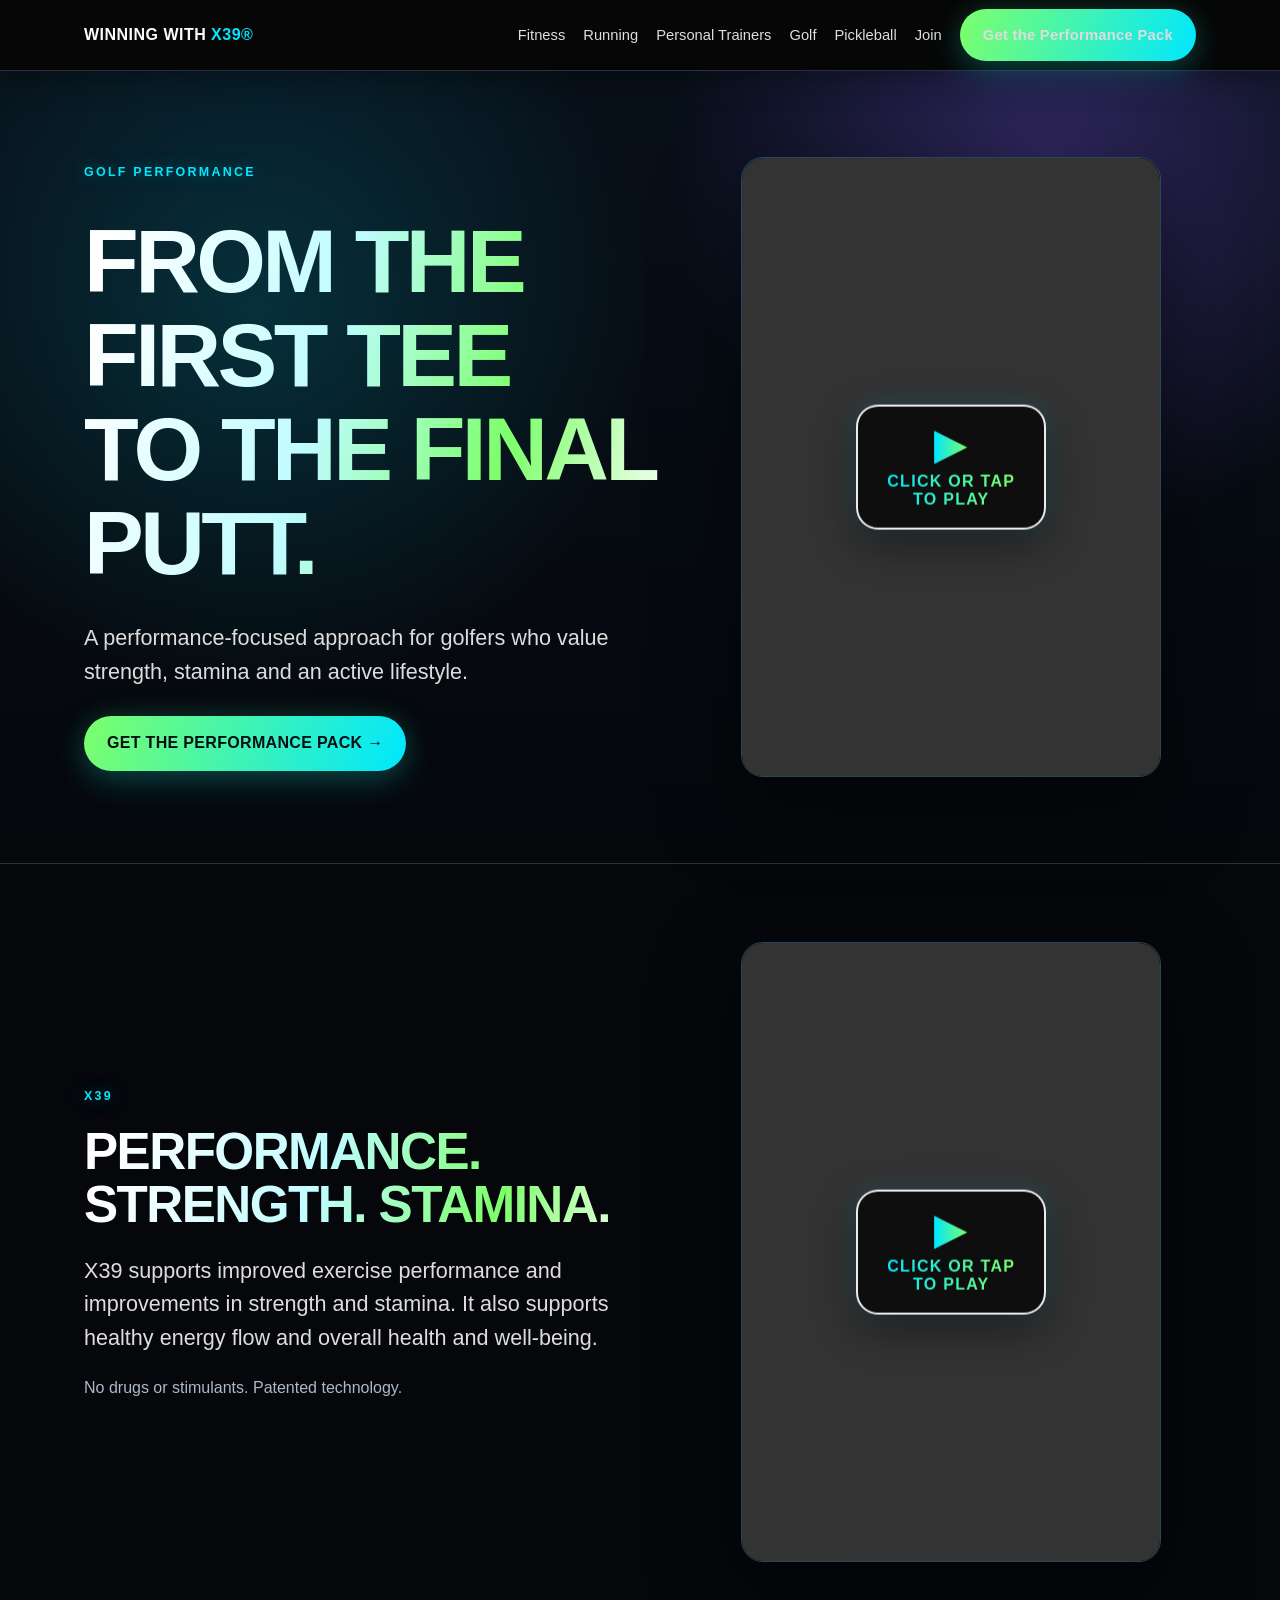
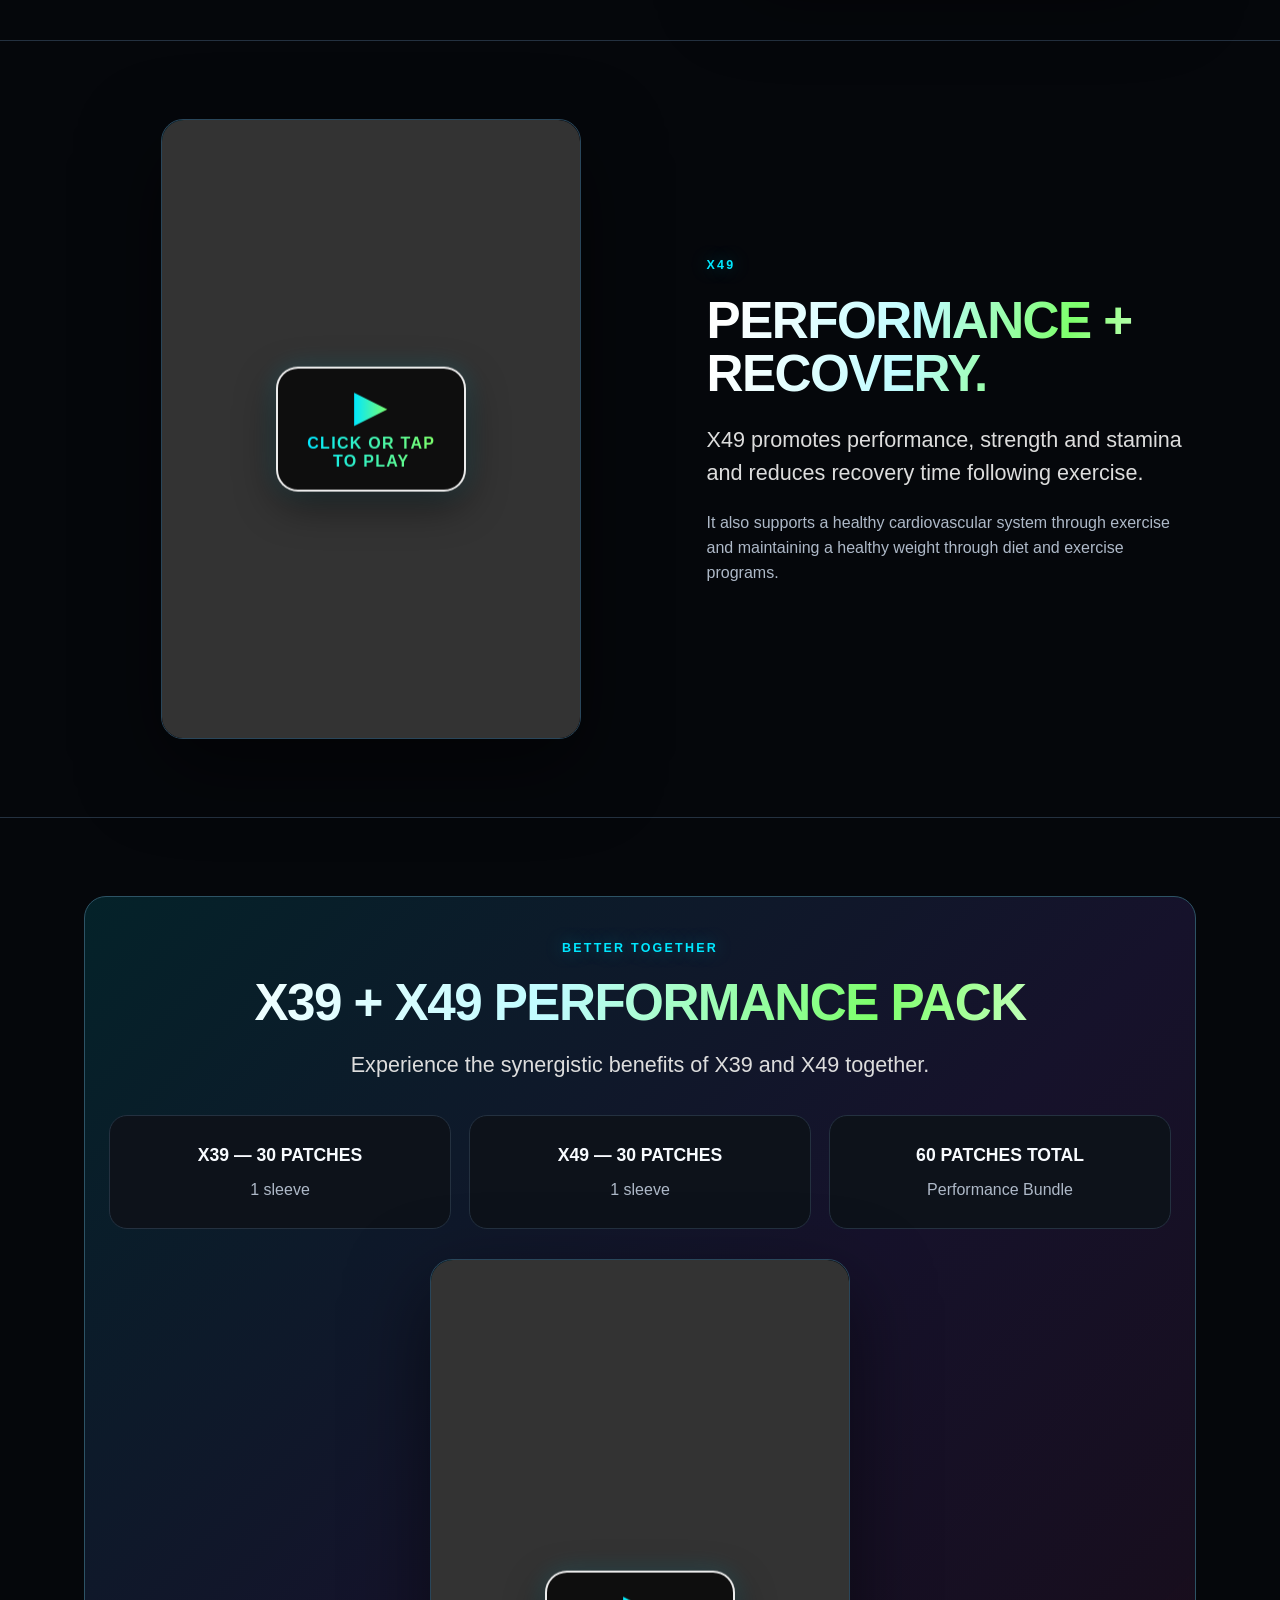
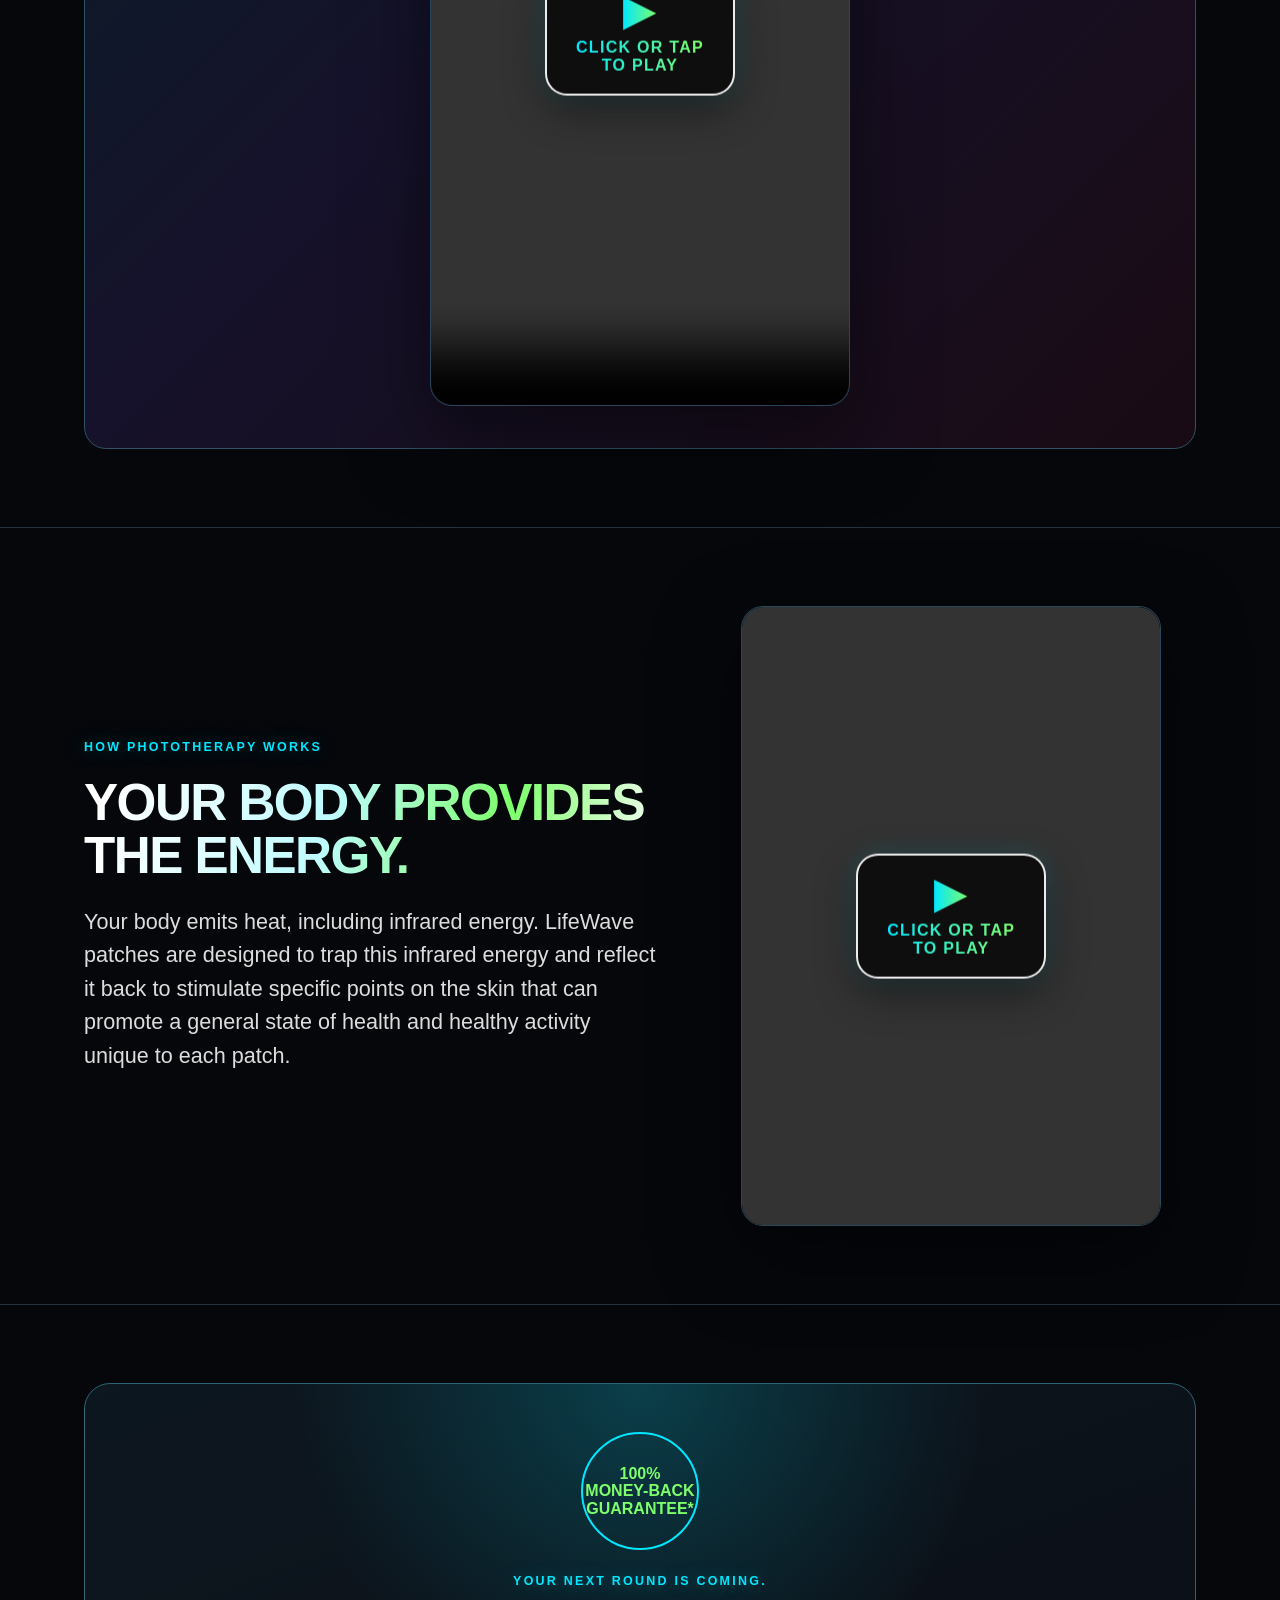
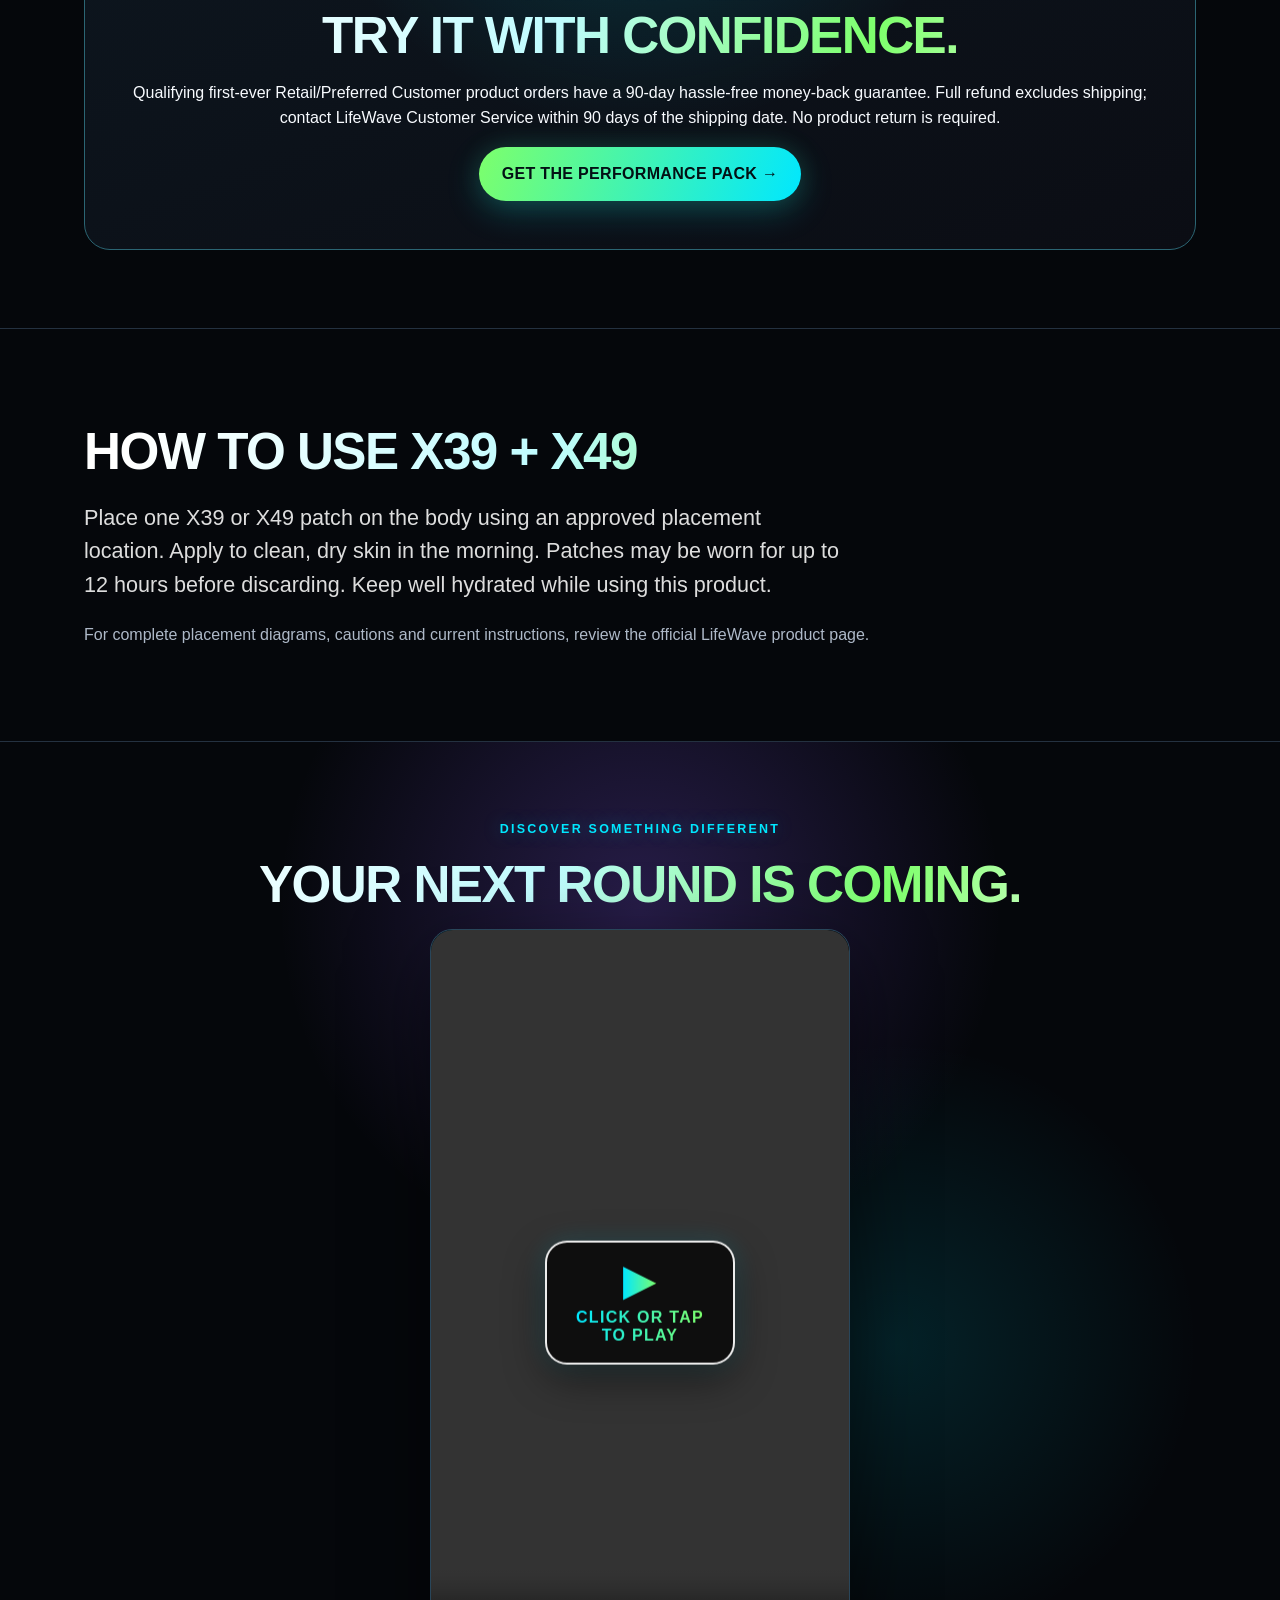
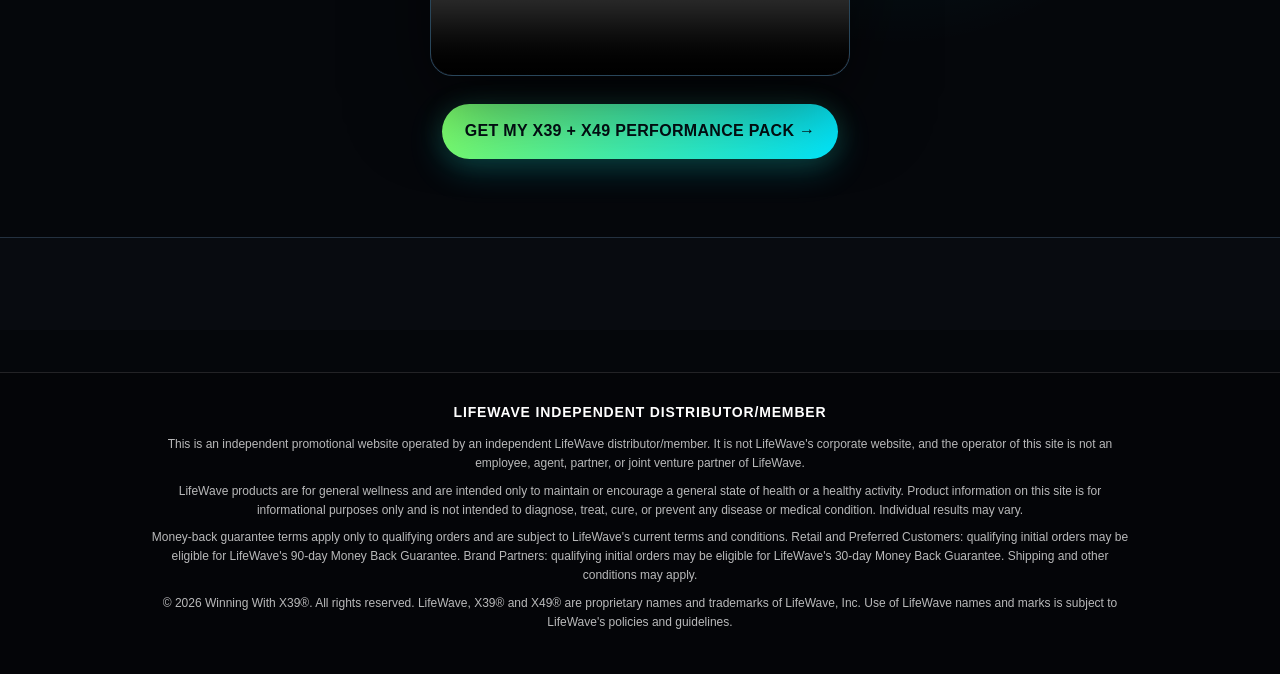
==== Golf.html @ e4085a34 "Publish website" ====
<!DOCTYPE html><html lang="en"><head><meta charset="UTF-8"><meta name="viewport" content="width=device-width,initial-scale=1">
<title>X39 + X49 for Golfers | Winning With X39®</title><style>
:root{
  --bg:#05070b;--panel:#0d121a;--panel2:#121a25;--text:#f8fbff;--muted:#aeb9c8;
  --gold:#00e7ff;--gold2:#7dff6b;--line:#243140;--max:1160px;
  --electric:#00e7ff;--lime:#7dff6b;--violet:#8b5cff;--hot:#ff3d81
}
*{box-sizing:border-box}html{scroll-behavior:smooth}body{margin:0;background:var(--bg);color:var(--text);font-family:Arial,Helvetica,sans-serif;line-height:1.55}
a{color:inherit}.wrap{max-width:var(--max);margin:auto;padding:0 24px}.section{padding:78px 0;border-top:1px solid var(--line)}
.eyebrow{letter-spacing:.18em;text-transform:uppercase;color:var(--gold2);font-size:.78rem;font-weight:800}
h1,h2,h3{line-height:1.05;margin:.35em 0}.hero h1{font-size:clamp(2.8rem,7vw,6.4rem);letter-spacing:-.04em}.section h2{font-size:clamp(2rem,4vw,4rem);letter-spacing:-.03em}
.lead{font-size:clamp(1.08rem,2vw,1.35rem);color:#ddd;max-width:760px}.muted{color:var(--muted)}
.topbar{position:sticky;top:0;z-index:20;background:rgba(7,7,7,.92);backdrop-filter:blur(12px);border-bottom:1px solid var(--line)}
.nav{height:70px;display:flex;align-items:center;justify-content:space-between;gap:20px}.brand{font-weight:900;letter-spacing:.03em}.brand span{color:var(--gold)}
.navlinks{display:flex;gap:18px;align-items:center;font-size:.92rem}.navlinks a{text-decoration:none;color:#ddd}
.btn{display:inline-block;border:0;border-radius:999px;padding:15px 23px;background:linear-gradient(110deg,var(--lime),var(--electric));color:#031014;text-decoration:none;font-weight:900;letter-spacing:.02em;box-shadow:0 10px 34px rgba(0,231,255,.22),0 0 28px rgba(125,255,107,.10)}
.btn.secondary{background:transparent;color:var(--text);border:1px solid #555;box-shadow:none}.hero{min-height:88vh;display:grid;align-items:center;background:radial-gradient(circle at 82% 12%,rgba(139,92,255,.30) 0,transparent 30%),radial-gradient(circle at 20% 30%,rgba(0,231,255,.16) 0,transparent 34%),linear-gradient(180deg,#08101a,#05070b)}
.hero-grid,.split{display:grid;grid-template-columns:1.08fr .92fr;gap:48px;align-items:center}.actions{display:flex;gap:12px;flex-wrap:wrap;margin-top:28px}
.video{aspect-ratio:9/16;max-height:620px;margin:auto;background:linear-gradient(145deg,#101b27,#080c12);border:1px solid #29465a;border-radius:22px;display:grid;place-items:center;overflow:hidden;box-shadow:0 28px 80px rgba(0,0,0,.5)}
.video span{font-size:clamp(1.8rem,5vw,4rem);font-weight:900;color:#777;letter-spacing:.08em}
.video.wide{aspect-ratio:16/9;max-height:none;max-width:760px}.cards{display:grid;grid-template-columns:repeat(3,1fr);gap:18px;margin-top:34px}
.card{background:var(--panel);border:1px solid var(--line);border-radius:18px;padding:26px}.card strong{display:block;font-size:1.1rem;margin-bottom:8px}
.statement{text-align:center;padding:42px 24px;background:linear-gradient(135deg,rgba(0,231,255,.12),rgba(139,92,255,.13),rgba(255,61,129,.08));border:1px solid #2d5365;border-radius:22px}
.statement h3{font-size:clamp(1.8rem,4vw,3.6rem)}.steps{counter-reset:s;display:grid;grid-template-columns:repeat(3,1fr);gap:18px}
.step{background:var(--panel);border:1px solid var(--line);border-radius:18px;padding:28px}.step:before{counter-increment:s;content:"0" counter(s);color:var(--gold);font-weight:900}
.guarantee{background:radial-gradient(circle at 50% 0,rgba(0,231,255,.20) 0,transparent 48%),linear-gradient(160deg,#0d1720,#0b0d14);text-align:center;border:1px solid #2b6573;border-radius:26px;padding:48px 26px}
.guarantee .seal{width:118px;height:118px;border:2px solid var(--electric);border-radius:50%;display:grid;place-items:center;margin:0 auto 22px;color:var(--gold2);font-weight:900;line-height:1.1}
.faq details{background:var(--panel);border:1px solid var(--line);border-radius:14px;padding:18px 20px;margin:10px 0}.faq summary{cursor:pointer;font-weight:800}
.final{text-align:center;background:radial-gradient(circle at 50% 15%,rgba(139,92,255,.25) 0,transparent 32%),radial-gradient(circle at 70% 55%,rgba(0,231,255,.12) 0,transparent 28%)}footer{padding:35px 0 55px;color:#8f8f8f;font-size:.84rem;border-top:1px solid var(--line)}
.disclaimer{font-size:.78rem;color:#8f8f8f;max-width:900px;margin:22px auto 0}.pill{display:inline-block;border:1px solid #2e6b78;color:var(--lime);padding:8px 13px;border-radius:999px;font-size:.8rem;font-weight:800;margin:4px}
@media(max-width:800px){.hero-grid,.split{grid-template-columns:1fr}.cards,.steps{grid-template-columns:1fr}.navlinks a:not(.btn){display:none}.hero{padding:48px 0}.section{padding:58px 0}.video{max-height:560px}}

.hero h1,.section h2{background:linear-gradient(105deg,#ffffff 5%,#bffcff 42%,#7dff6b 72%,#ffffff 100%);-webkit-background-clip:text;background-clip:text;color:transparent}
.eyebrow{color:var(--electric);text-shadow:0 0 18px rgba(0,231,255,.35)}
.card,.step,.video,.guarantee{transition:transform .25s ease,border-color .25s ease,box-shadow .25s ease}
.card:hover,.step:hover{transform:translateY(-4px);border-color:#3d7085;box-shadow:0 14px 45px rgba(0,231,255,.09)}
.video{position:relative}
.video:before{content:"";position:absolute;inset:0;border-radius:inherit;padding:1px;background:linear-gradient(135deg,var(--electric),transparent 38%,var(--violet) 70%,var(--hot));-webkit-mask:linear-gradient(#000 0 0) content-box,linear-gradient(#000 0 0);-webkit-mask-composite:xor;mask-composite:exclude;pointer-events:none}
.video span{background:linear-gradient(90deg,var(--electric),var(--lime));-webkit-background-clip:text;background-clip:text;color:transparent}
.btn{transition:transform .2s ease,filter .2s ease}
.btn:hover{transform:translateY(-2px) scale(1.02);filter:brightness(1.08)}
.topbar{box-shadow:0 8px 30px rgba(0,0,0,.35)}
::selection{background:var(--electric);color:#031014}

.video video{
  width:100%;
  height:100%;
  display:block;
  object-fit:cover;
  border-radius:inherit;
  position:relative;
  z-index:1;
  background:#000;
}


/* Exact 9:16 vertical video treatment */
.video,
.video.wide {
  width: min(100%, 420px);
  aspect-ratio: 9 / 16 !important;
  min-height: 0 !important;
  height: auto !important;
  margin-left: auto;
  margin-right: auto;
  overflow: hidden;
}
.video video,
.video.wide video {
  width: 100% !important;
  height: 100% !important;
  aspect-ratio: 9 / 16;
  object-fit: cover;
  display: block;
  border-radius: inherit;
  background: #000;
}
@media (max-width: 600px) {
  .video,
  .video.wide {
    width: min(100%, 360px);
  }
}



/* Large click/tap-to-play overlay */
.video { position: relative; }
.big-play-button {
  position: absolute;
  z-index: 30;
  left: 50%;
  top: 50%;
  transform: translate(-50%, -50%);
  display: flex;
  flex-direction: column;
  align-items: center;
  justify-content: center;
  gap: 8px;
  min-width: 190px;
  min-height: 116px;
  padding: 18px 26px;
  border: 2px solid rgba(255,255,255,.92);
  border-radius: 22px;
  background: rgba(0,0,0,.72);
  color: #fff;
  font: inherit;
  font-weight: 900;
  letter-spacing: .055em;
  text-align: center;
  cursor: pointer;
  box-shadow: 0 14px 42px rgba(0,0,0,.48), 0 0 26px rgba(40,220,255,.18);
  backdrop-filter: blur(8px);
  -webkit-backdrop-filter: blur(8px);
}
.big-play-button .play-icon {
  font-size: 40px;
  line-height: 1;
}
.big-play-button .play-label {
  font-size: 16px;
  line-height: 1.15;
}
.big-play-button:hover {
  transform: translate(-50%, -50%) scale(1.04);
  background: rgba(0,0,0,.86);
}
.big-play-button:focus-visible {
  outline: 3px solid #fff;
  outline-offset: 4px;
}
@media (max-width:600px) {
  .big-play-button {
    min-width: 170px;
    min-height: 106px;
    padding: 16px 20px;
  }
  .big-play-button .play-icon { font-size: 36px; }
  .big-play-button .play-label { font-size: 14px; }
}


/* LifeWave relationship and compliance disclosure */
.compliance-footer{
  border-top:1px solid rgba(255,255,255,.12);
  margin-top:42px;
  padding:28px 20px 34px;
  background:rgba(0,0,0,.28);
  color:rgba(255,255,255,.72);
  font-size:12px;
  line-height:1.6;
  text-align:center;
}
.compliance-footer .independent{
  color:#fff;
  font-size:14px;
  font-weight:900;
  letter-spacing:.06em;
  text-transform:uppercase;
  margin-bottom:12px;
}
.compliance-footer p{
  max-width:980px;
  margin:8px auto;
}

/* Mobile page navigation */
@media (max-width:800px) {
  .nav { height:auto; flex-direction:column; align-items:stretch; padding:12px 0 10px; }
  .brand { text-align:center; }
  .navlinks { overflow-x:auto; padding:2px 0 7px; scrollbar-width:thin; }
  .navlinks a, .navlinks a:not(.btn) { display:inline-flex; flex:0 0 auto; white-space:nowrap; }
  .navlinks .btn { padding:10px 14px; }
}
</style></head><body>
<header class="topbar"><div class="wrap nav"><div class="brand">WINNING WITH <span>X39®</span></div><nav class="navlinks">
      <a href="index.html#discover">Fitness</a>
      <a href="Running.html">Running</a>
      <a href="PersonalTrainer.html">Personal Trainers</a>
      <a href="Golf.html">Golf</a>
      <a href="Pickleball.html">Pickleball</a>
      <a href="Join.html">Join</a>
      <a class="btn" href="https://lifewave.com/2178947/store/product/111121-US-CP?featureProduct=true" target="_blank" rel="noopener">Get the Performance Pack</a>
    </nav></div></header>
<main>
<section class="hero"><div class="wrap hero-grid"><div><div class="eyebrow">Golf Performance</div><h1>FROM THE FIRST TEE<br>TO THE FINAL PUTT.</h1><p class="lead">A performance-focused approach for golfers who value strength, stamina and an active lifestyle.</p>
<div class="actions"><a class="btn" href="https://lifewave.com/2178947/store/product/111121-US-CP?featureProduct=true" target="_blank" rel="noopener">GET THE PERFORMANCE PACK →</a></div></div>
<div class="video"><video controls playsinline preload="metadata"><source src="Golf1.mp4" type="video/mp4">Your browser does not support the video tag.</video></div></div></section>

<section class="section"><div class="wrap split"><div><div class="eyebrow">X39</div><h2>PERFORMANCE. STRENGTH. STAMINA.</h2>
<p class="lead">X39 supports improved exercise performance and improvements in strength and stamina. It also supports healthy energy flow and overall health and well-being.</p>
<p class="muted">No drugs or stimulants. Patented technology.</p></div><div class="video"><video controls playsinline preload="metadata"><source src="Golf1b.mp4" type="video/mp4">Your browser does not support the video tag.</video></div></div></section>

<section class="section"><div class="wrap split"><div class="video"><video controls playsinline preload="metadata"><source src="Golf2.mp4" type="video/mp4">Your browser does not support the video tag.</video></div><div><div class="eyebrow">X49</div><h2>PERFORMANCE + RECOVERY.</h2>
<p class="lead">X49 promotes performance, strength and stamina and reduces recovery time following exercise.</p>
<p class="muted">It also supports a healthy cardiovascular system through exercise and maintaining a healthy weight through diet and exercise programs.</p></div></div></section>

<section class="section"><div class="wrap"><div class="statement"><div class="eyebrow">Better together</div><h2>X39 + X49 PERFORMANCE PACK</h2>
<p class="lead" style="margin:0 auto 18px">Experience the synergistic benefits of X39 and X49 together.</p>
<div class="cards"><div class="card"><strong>X39 — 30 PATCHES</strong><span class="muted">1 sleeve</span></div><div class="card"><strong>X49 — 30 PATCHES</strong><span class="muted">1 sleeve</span></div><div class="card"><strong>60 PATCHES TOTAL</strong><span class="muted">Performance Bundle</span></div></div>
<div style="margin-top:30px" class="video wide"><video controls playsinline preload="metadata"><source src="Golf3.mp4" type="video/mp4">Your browser does not support the video tag.</video></div></div></div></section>

<section class="section"><div class="wrap split"><div><div class="eyebrow">How phototherapy works</div><h2>YOUR BODY PROVIDES THE ENERGY.</h2>
<p class="lead">Your body emits heat, including infrared energy. LifeWave patches are designed to trap this infrared energy and reflect it back to stimulate specific points on the skin that can promote a general state of health and healthy activity unique to each patch.</p></div><div class="video"><video controls playsinline preload="metadata"><source src="Golf4.mp4" type="video/mp4">Your browser does not support the video tag.</video></div></div></section>

<section class="section"><div class="wrap"><div class="guarantee"><div class="seal">100%<br>MONEY-BACK<br>GUARANTEE*</div><div class="eyebrow">YOUR NEXT ROUND IS COMING.</div><h2>TRY IT WITH CONFIDENCE.</h2>
<p>Qualifying first-ever Retail/Preferred Customer product orders have a 90-day hassle-free money-back guarantee. Full refund excludes shipping; contact LifeWave Customer Service within 90 days of the shipping date. No product return is required.</p>
<a class="btn" href="https://lifewave.com/2178947/store/product/111121-US-CP?featureProduct=true" target="_blank" rel="noopener">GET THE PERFORMANCE PACK →</a></div></div></section>

<section class="section"><div class="wrap"><h2>HOW TO USE X39 + X49</h2><p class="lead">Place one X39 or X49 patch on the body using an approved placement location. Apply to clean, dry skin in the morning. Patches may be worn for up to 12 hours before discarding. Keep well hydrated while using this product.</p>
<p class="muted">For complete placement diagrams, cautions and current instructions, review the official LifeWave product page.</p></div></section>

<section class="section final"><div class="wrap"><div class="eyebrow">Discover something different</div><h2>YOUR NEXT ROUND IS COMING.</h2><div class="video wide"><video controls playsinline preload="metadata"><source src="Golf5.mp4" type="video/mp4">Your browser does not support the video tag.</video></div>
<div class="actions" style="justify-content:center"><a class="btn" href="https://lifewave.com/2178947/store/product/111121-US-CP?featureProduct=true" target="_blank" rel="noopener">GET MY X39 + X49 PERFORMANCE PACK →</a></div></div></section>
</main>
<section class="section" style="padding:46px 0;background:#080b10"></section>
<script>
document.addEventListener('DOMContentLoaded', function () {
  document.querySelectorAll('.video video').forEach(function(video) {
    var holder = video.closest('.video');
    if (!holder || holder.querySelector('.big-play-button')) return;

    var button = document.createElement('button');
    button.type = 'button';
    button.className = 'big-play-button';
    button.setAttribute('aria-label', 'Click or tap to play video');
    button.innerHTML = '<span class="play-icon">▶</span><span class="play-label">CLICK OR TAP<br>TO PLAY</span>';
    holder.appendChild(button);

    button.addEventListener('click', function() {
      video.muted = false;
      video.volume = 1;
      video.play();
    });

    video.addEventListener('play', function() {
      button.style.display = 'none';
    });

    video.addEventListener('pause', function() {
      if (video.currentTime < video.duration && !video.ended) {
        button.style.display = 'flex';
      }
    });

    video.addEventListener('ended', function() {
      button.style.display = 'flex';
      button.innerHTML = '<span class="play-icon">↻</span><span class="play-label">CLICK OR TAP<br>TO REPLAY</span>';
    });

    video.addEventListener('seeking', function() {
      if (!video.paused) button.style.display = 'none';
    });
  });
});
</script>


<footer class="compliance-footer">
  <div class="independent">LifeWave Independent Distributor/Member</div>
  <p>This is an independent promotional website operated by an independent LifeWave distributor/member. It is not LifeWave's corporate website, and the operator of this site is not an employee, agent, partner, or joint venture partner of LifeWave.</p>
  <p>LifeWave products are for general wellness and are intended only to maintain or encourage a general state of health or a healthy activity. Product information on this site is for informational purposes only and is not intended to diagnose, treat, cure, or prevent any disease or medical condition. Individual results may vary.</p>
  <p>Money-back guarantee terms apply only to qualifying orders and are subject to LifeWave's current terms and conditions. Retail and Preferred Customers: qualifying initial orders may be eligible for LifeWave's 90-day Money Back Guarantee. Brand Partners: qualifying initial orders may be eligible for LifeWave's 30-day Money Back Guarantee. Shipping and other conditions may apply.</p>
  <p>© 2026 Winning With X39®. All rights reserved. LifeWave, X39® and X49® are proprietary names and trademarks of LifeWave, Inc. Use of LifeWave names and marks is subject to LifeWave's policies and guidelines.</p>
</footer>

</body></html>
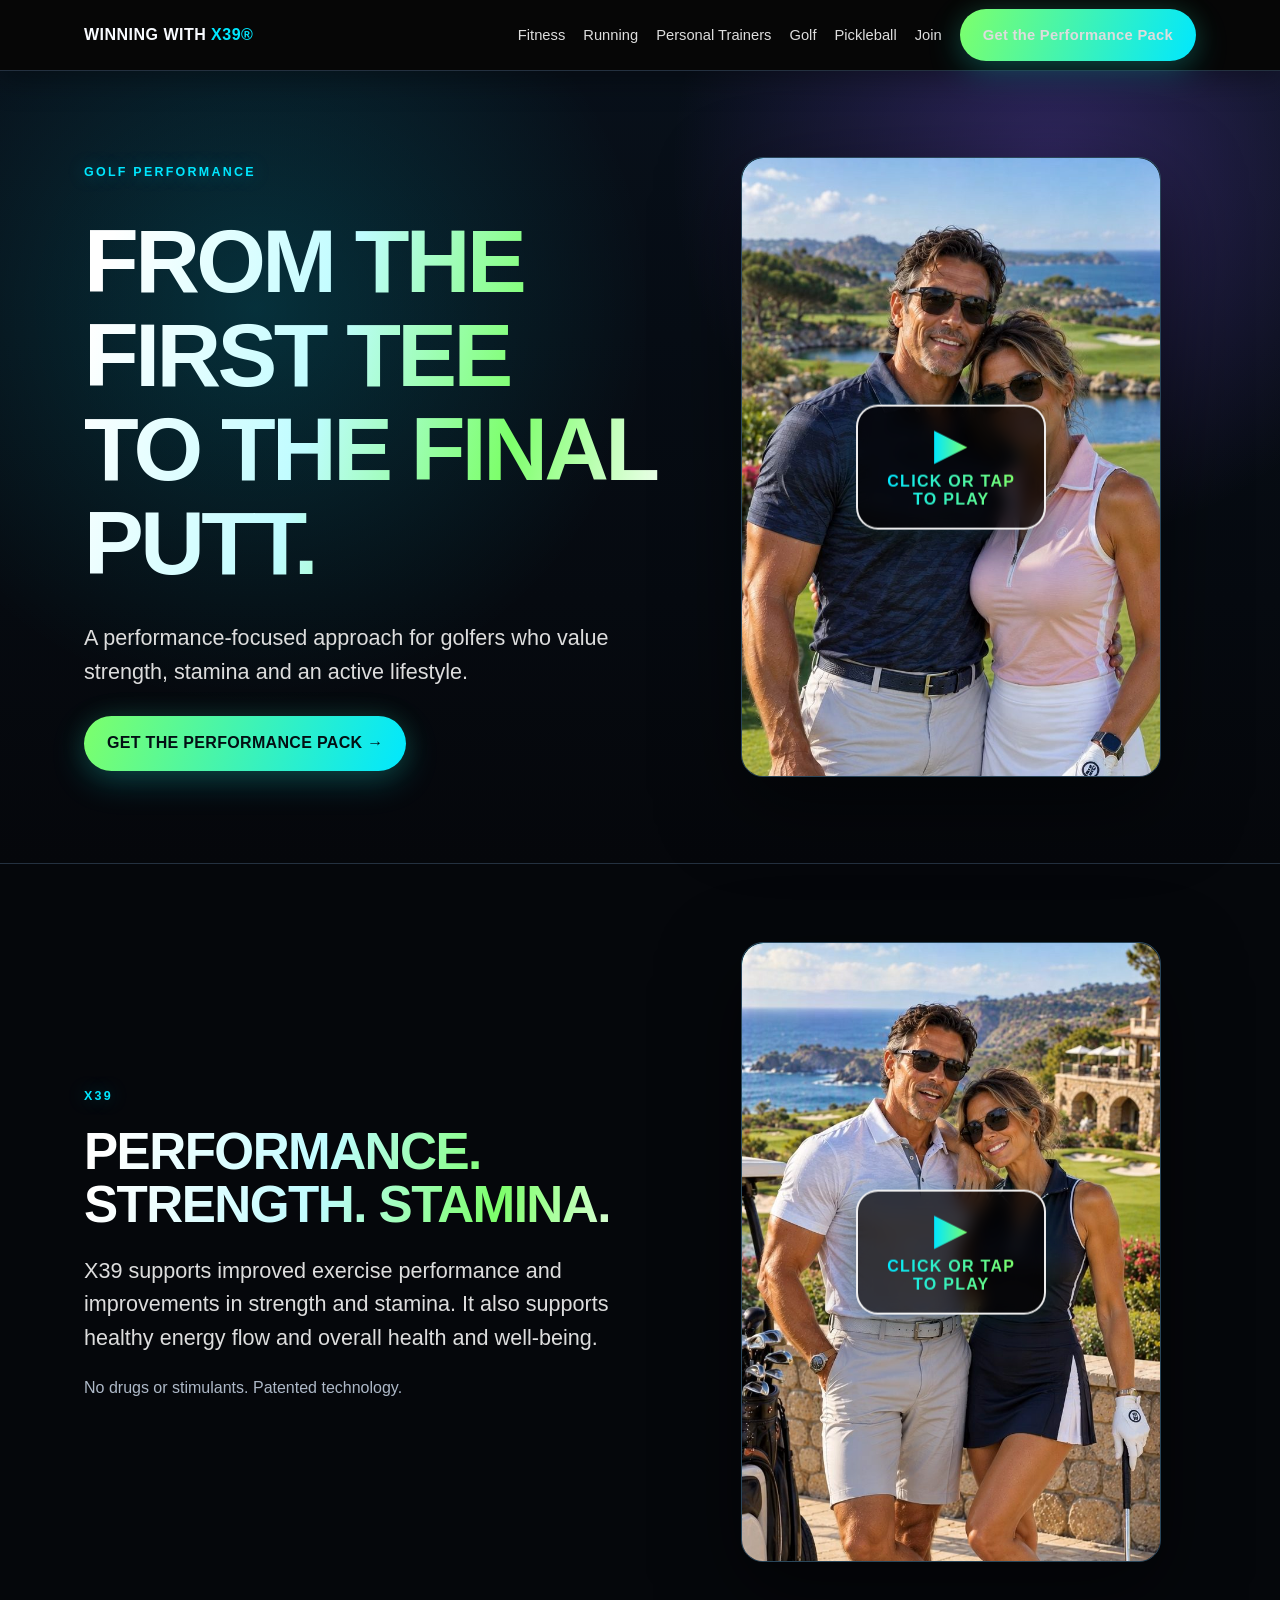
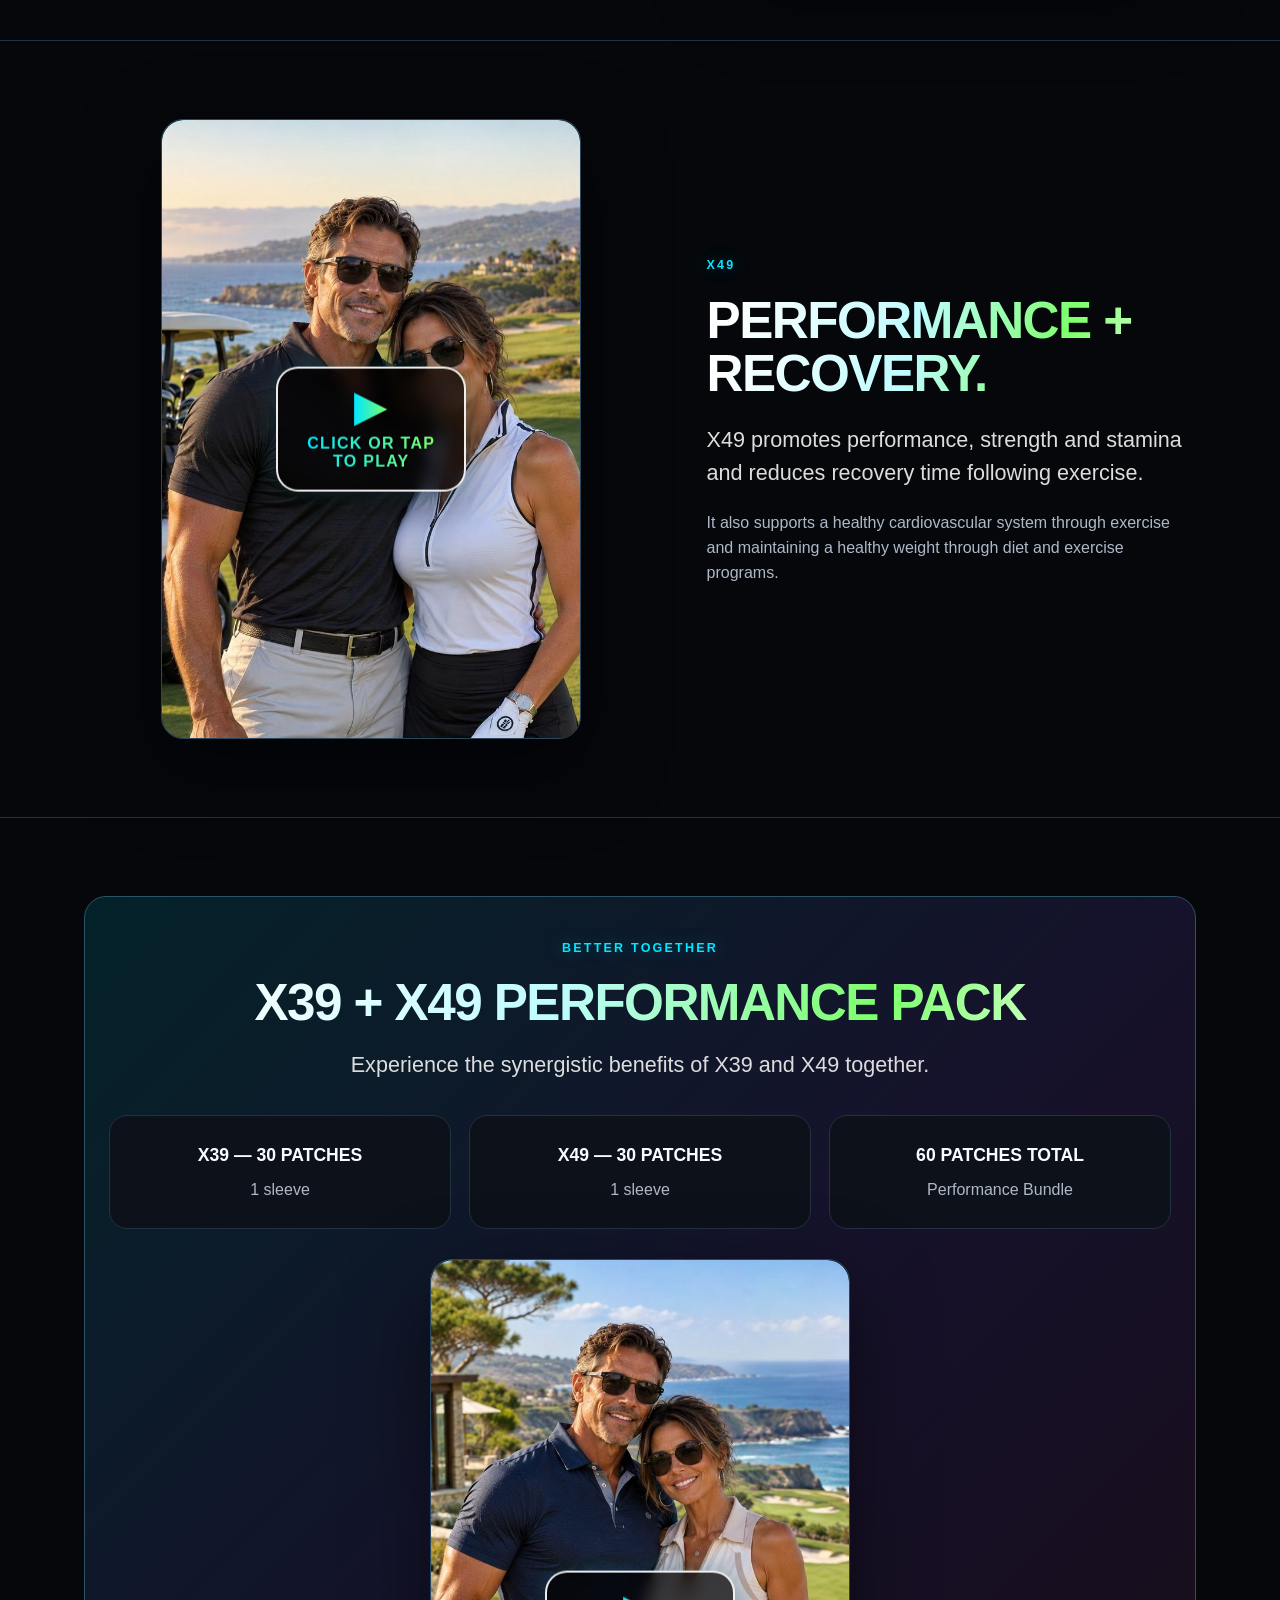
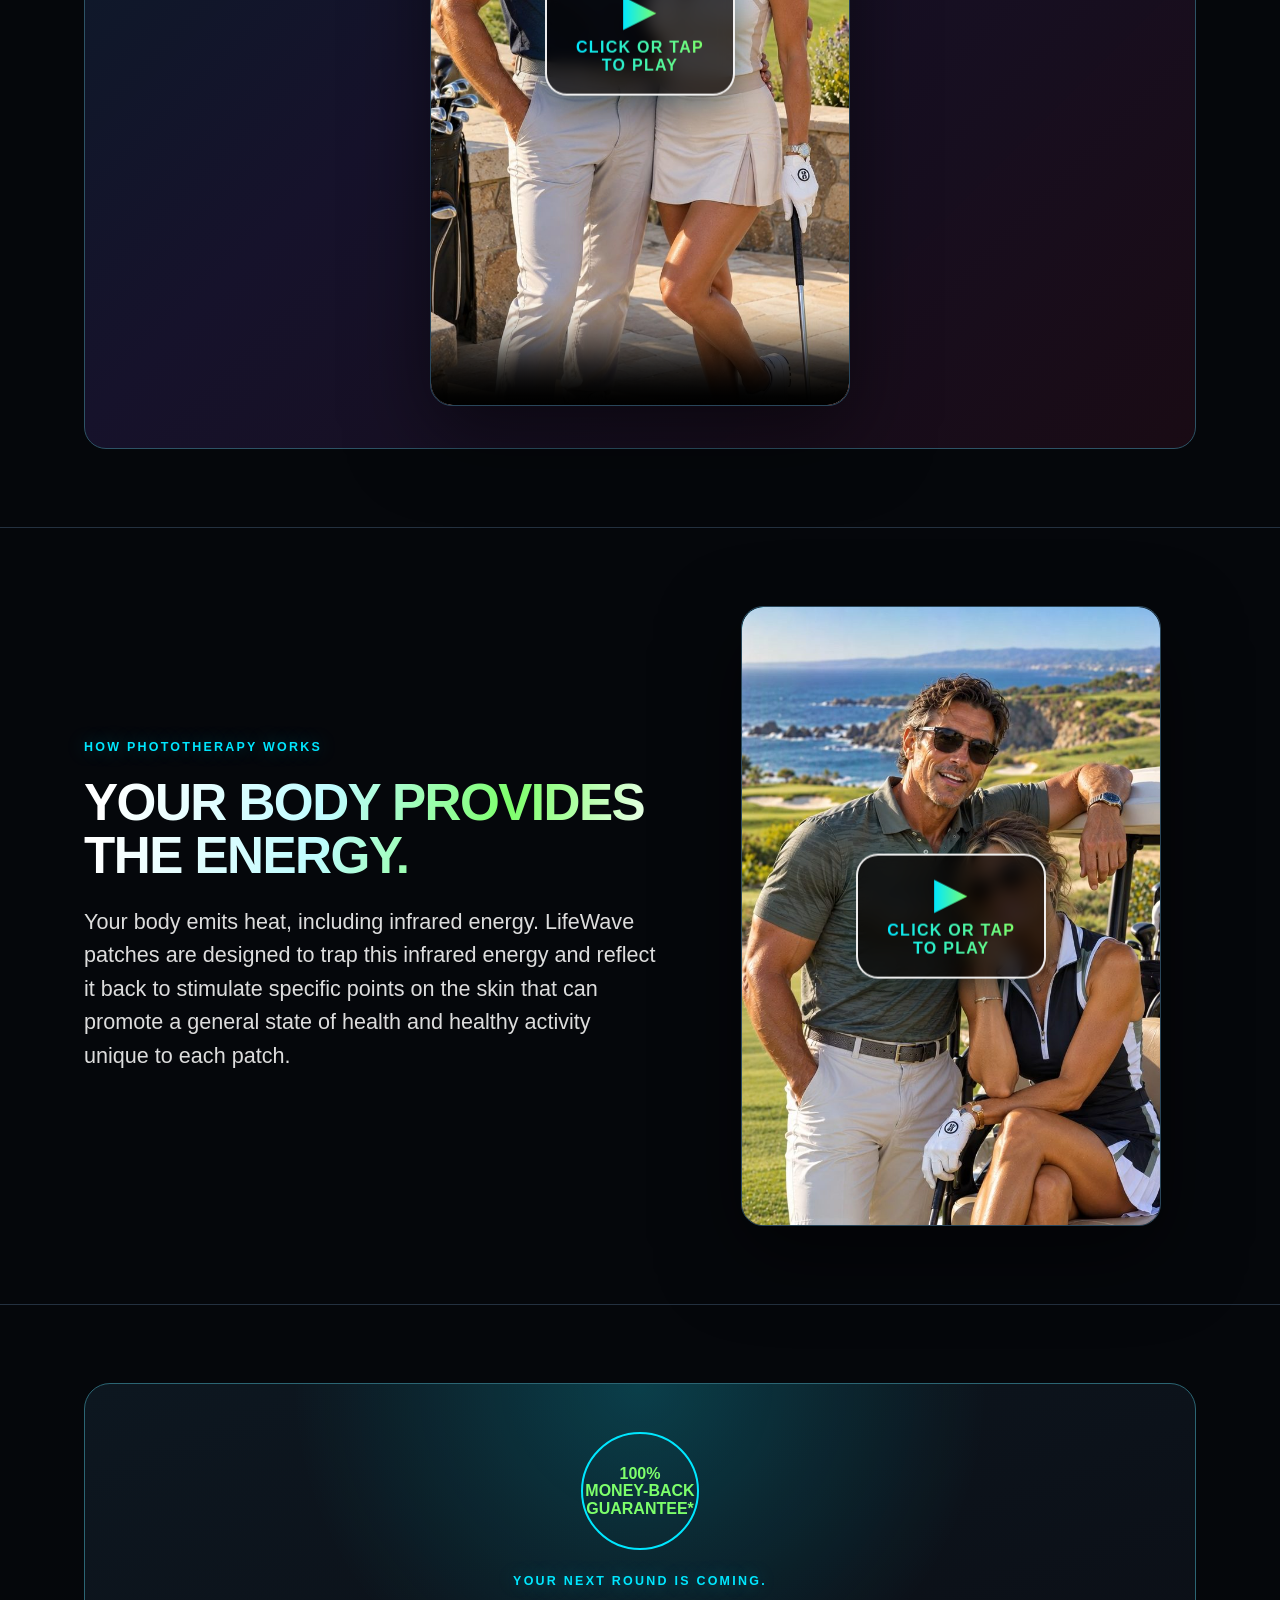
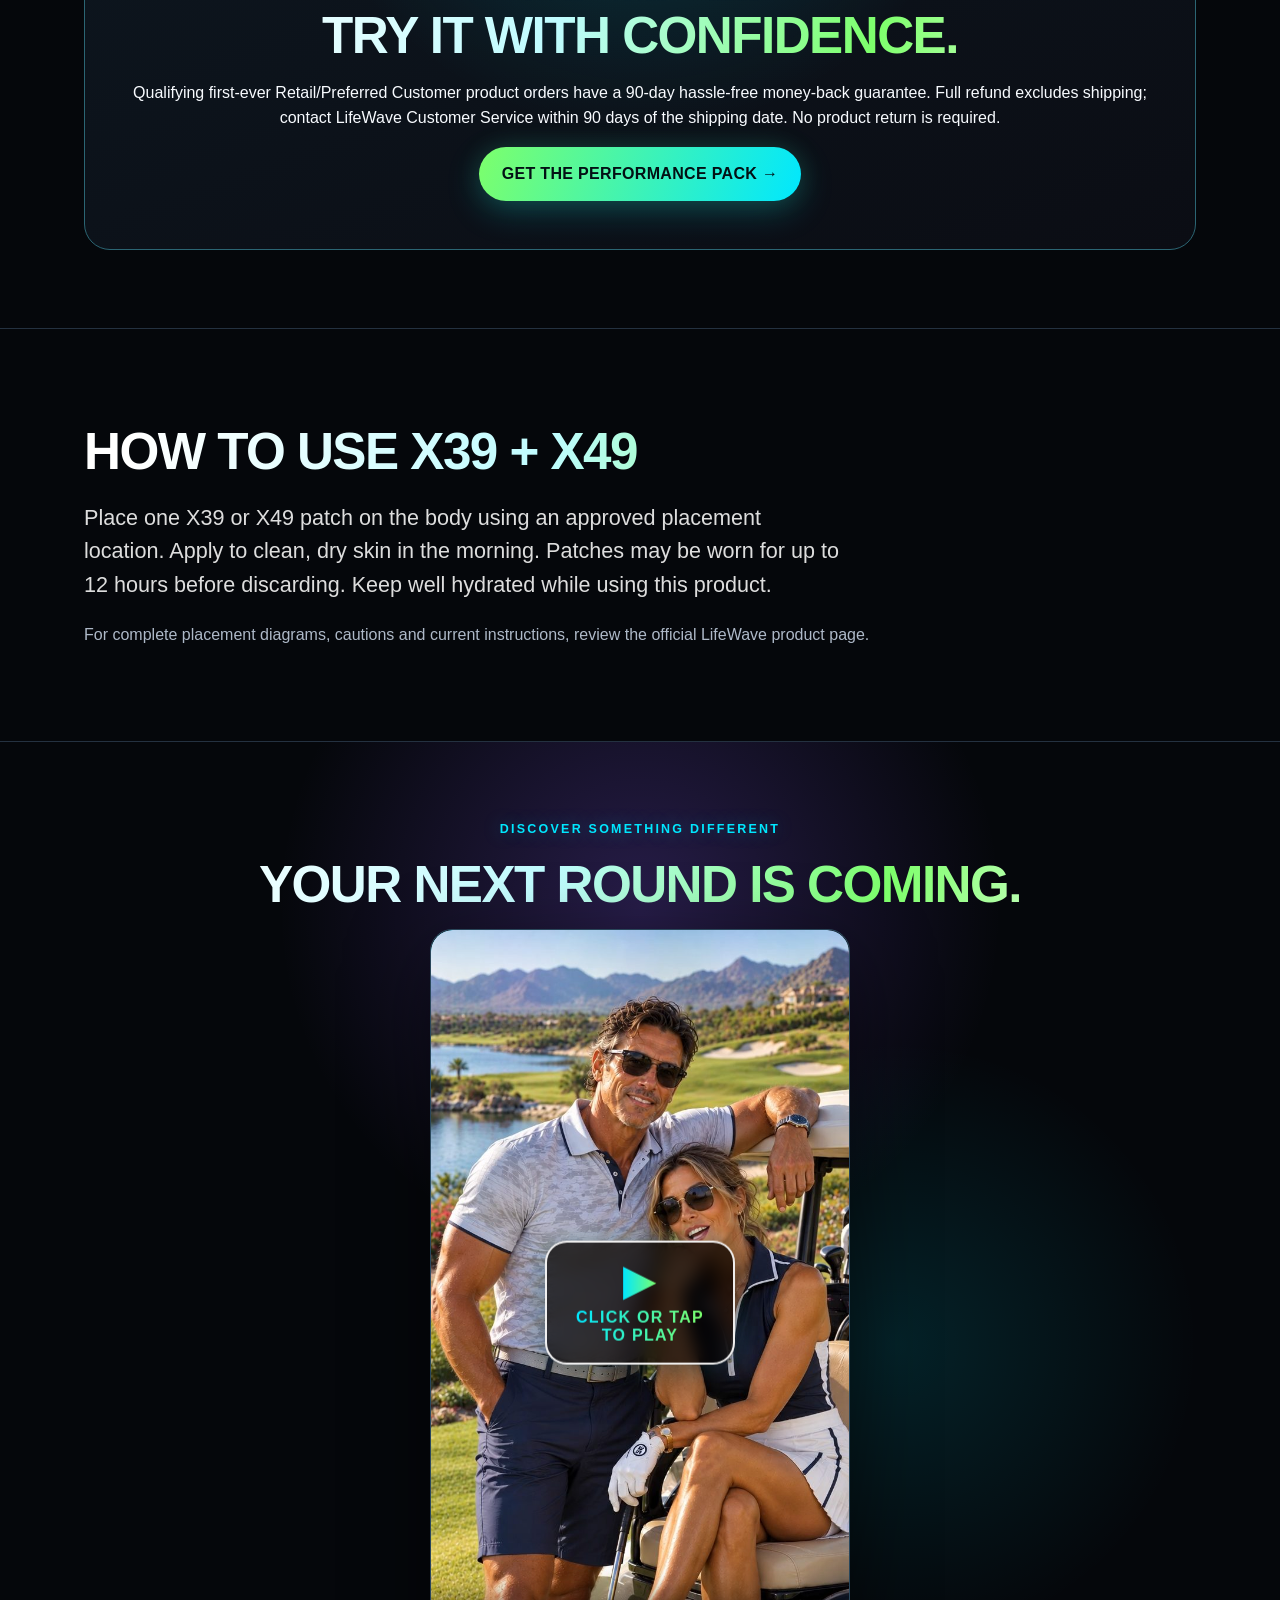
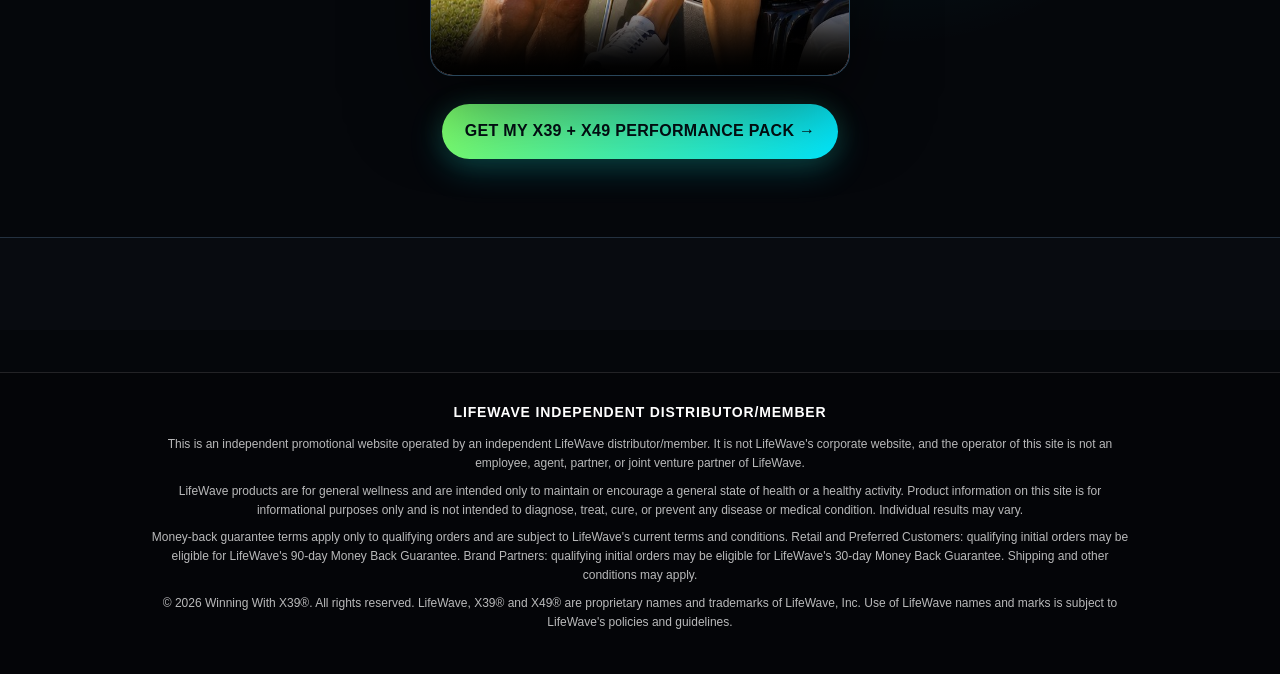
==== commit 6f48e52b: "Add mobile video poster images" ====
--- a/Golf.html
+++ b/Golf.html
@@ -185,23 +185,23 @@
 <main>
 <section class="hero"><div class="wrap hero-grid"><div><div class="eyebrow">Golf Performance</div><h1>FROM THE FIRST TEE<br>TO THE FINAL PUTT.</h1><p class="lead">A performance-focused approach for golfers who value strength, stamina and an active lifestyle.</p>
 <div class="actions"><a class="btn" href="https://lifewave.com/2178947/store/product/111121-US-CP?featureProduct=true" target="_blank" rel="noopener">GET THE PERFORMANCE PACK →</a></div></div>
-<div class="video"><video controls playsinline preload="metadata"><source src="Golf1.mp4" type="video/mp4">Your browser does not support the video tag.</video></div></div></section>
+<div class="video"><video controls playsinline preload="metadata" poster="Golf1.jpg"><source src="Golf1.mp4" type="video/mp4">Your browser does not support the video tag.</video></div></div></section>
 
 <section class="section"><div class="wrap split"><div><div class="eyebrow">X39</div><h2>PERFORMANCE. STRENGTH. STAMINA.</h2>
 <p class="lead">X39 supports improved exercise performance and improvements in strength and stamina. It also supports healthy energy flow and overall health and well-being.</p>
-<p class="muted">No drugs or stimulants. Patented technology.</p></div><div class="video"><video controls playsinline preload="metadata"><source src="Golf1b.mp4" type="video/mp4">Your browser does not support the video tag.</video></div></div></section>
-
-<section class="section"><div class="wrap split"><div class="video"><video controls playsinline preload="metadata"><source src="Golf2.mp4" type="video/mp4">Your browser does not support the video tag.</video></div><div><div class="eyebrow">X49</div><h2>PERFORMANCE + RECOVERY.</h2>
+<p class="muted">No drugs or stimulants. Patented technology.</p></div><div class="video"><video controls playsinline preload="metadata" poster="Golf1b.jpg"><source src="Golf1b.mp4" type="video/mp4">Your browser does not support the video tag.</video></div></div></section>
+
+<section class="section"><div class="wrap split"><div class="video"><video controls playsinline preload="metadata" poster="Golf2.jpg"><source src="Golf2.mp4" type="video/mp4">Your browser does not support the video tag.</video></div><div><div class="eyebrow">X49</div><h2>PERFORMANCE + RECOVERY.</h2>
 <p class="lead">X49 promotes performance, strength and stamina and reduces recovery time following exercise.</p>
 <p class="muted">It also supports a healthy cardiovascular system through exercise and maintaining a healthy weight through diet and exercise programs.</p></div></div></section>
 
 <section class="section"><div class="wrap"><div class="statement"><div class="eyebrow">Better together</div><h2>X39 + X49 PERFORMANCE PACK</h2>
 <p class="lead" style="margin:0 auto 18px">Experience the synergistic benefits of X39 and X49 together.</p>
 <div class="cards"><div class="card"><strong>X39 — 30 PATCHES</strong><span class="muted">1 sleeve</span></div><div class="card"><strong>X49 — 30 PATCHES</strong><span class="muted">1 sleeve</span></div><div class="card"><strong>60 PATCHES TOTAL</strong><span class="muted">Performance Bundle</span></div></div>
-<div style="margin-top:30px" class="video wide"><video controls playsinline preload="metadata"><source src="Golf3.mp4" type="video/mp4">Your browser does not support the video tag.</video></div></div></div></section>
+<div style="margin-top:30px" class="video wide"><video controls playsinline preload="metadata" poster="Golf3.jpg"><source src="Golf3.mp4" type="video/mp4">Your browser does not support the video tag.</video></div></div></div></section>
 
 <section class="section"><div class="wrap split"><div><div class="eyebrow">How phototherapy works</div><h2>YOUR BODY PROVIDES THE ENERGY.</h2>
-<p class="lead">Your body emits heat, including infrared energy. LifeWave patches are designed to trap this infrared energy and reflect it back to stimulate specific points on the skin that can promote a general state of health and healthy activity unique to each patch.</p></div><div class="video"><video controls playsinline preload="metadata"><source src="Golf4.mp4" type="video/mp4">Your browser does not support the video tag.</video></div></div></section>
+<p class="lead">Your body emits heat, including infrared energy. LifeWave patches are designed to trap this infrared energy and reflect it back to stimulate specific points on the skin that can promote a general state of health and healthy activity unique to each patch.</p></div><div class="video"><video controls playsinline preload="metadata" poster="Golf4.jpg"><source src="Golf4.mp4" type="video/mp4">Your browser does not support the video tag.</video></div></div></section>
 
 <section class="section"><div class="wrap"><div class="guarantee"><div class="seal">100%<br>MONEY-BACK<br>GUARANTEE*</div><div class="eyebrow">YOUR NEXT ROUND IS COMING.</div><h2>TRY IT WITH CONFIDENCE.</h2>
 <p>Qualifying first-ever Retail/Preferred Customer product orders have a 90-day hassle-free money-back guarantee. Full refund excludes shipping; contact LifeWave Customer Service within 90 days of the shipping date. No product return is required.</p>
@@ -210,7 +210,7 @@
 <section class="section"><div class="wrap"><h2>HOW TO USE X39 + X49</h2><p class="lead">Place one X39 or X49 patch on the body using an approved placement location. Apply to clean, dry skin in the morning. Patches may be worn for up to 12 hours before discarding. Keep well hydrated while using this product.</p>
 <p class="muted">For complete placement diagrams, cautions and current instructions, review the official LifeWave product page.</p></div></section>
 
-<section class="section final"><div class="wrap"><div class="eyebrow">Discover something different</div><h2>YOUR NEXT ROUND IS COMING.</h2><div class="video wide"><video controls playsinline preload="metadata"><source src="Golf5.mp4" type="video/mp4">Your browser does not support the video tag.</video></div>
+<section class="section final"><div class="wrap"><div class="eyebrow">Discover something different</div><h2>YOUR NEXT ROUND IS COMING.</h2><div class="video wide"><video controls playsinline preload="metadata" poster="Golf5.jpg"><source src="Golf5.mp4" type="video/mp4">Your browser does not support the video tag.</video></div>
 <div class="actions" style="justify-content:center"><a class="btn" href="https://lifewave.com/2178947/store/product/111121-US-CP?featureProduct=true" target="_blank" rel="noopener">GET MY X39 + X49 PERFORMANCE PACK →</a></div></div></section>
 </main>
 <section class="section" style="padding:46px 0;background:#080b10"></section>
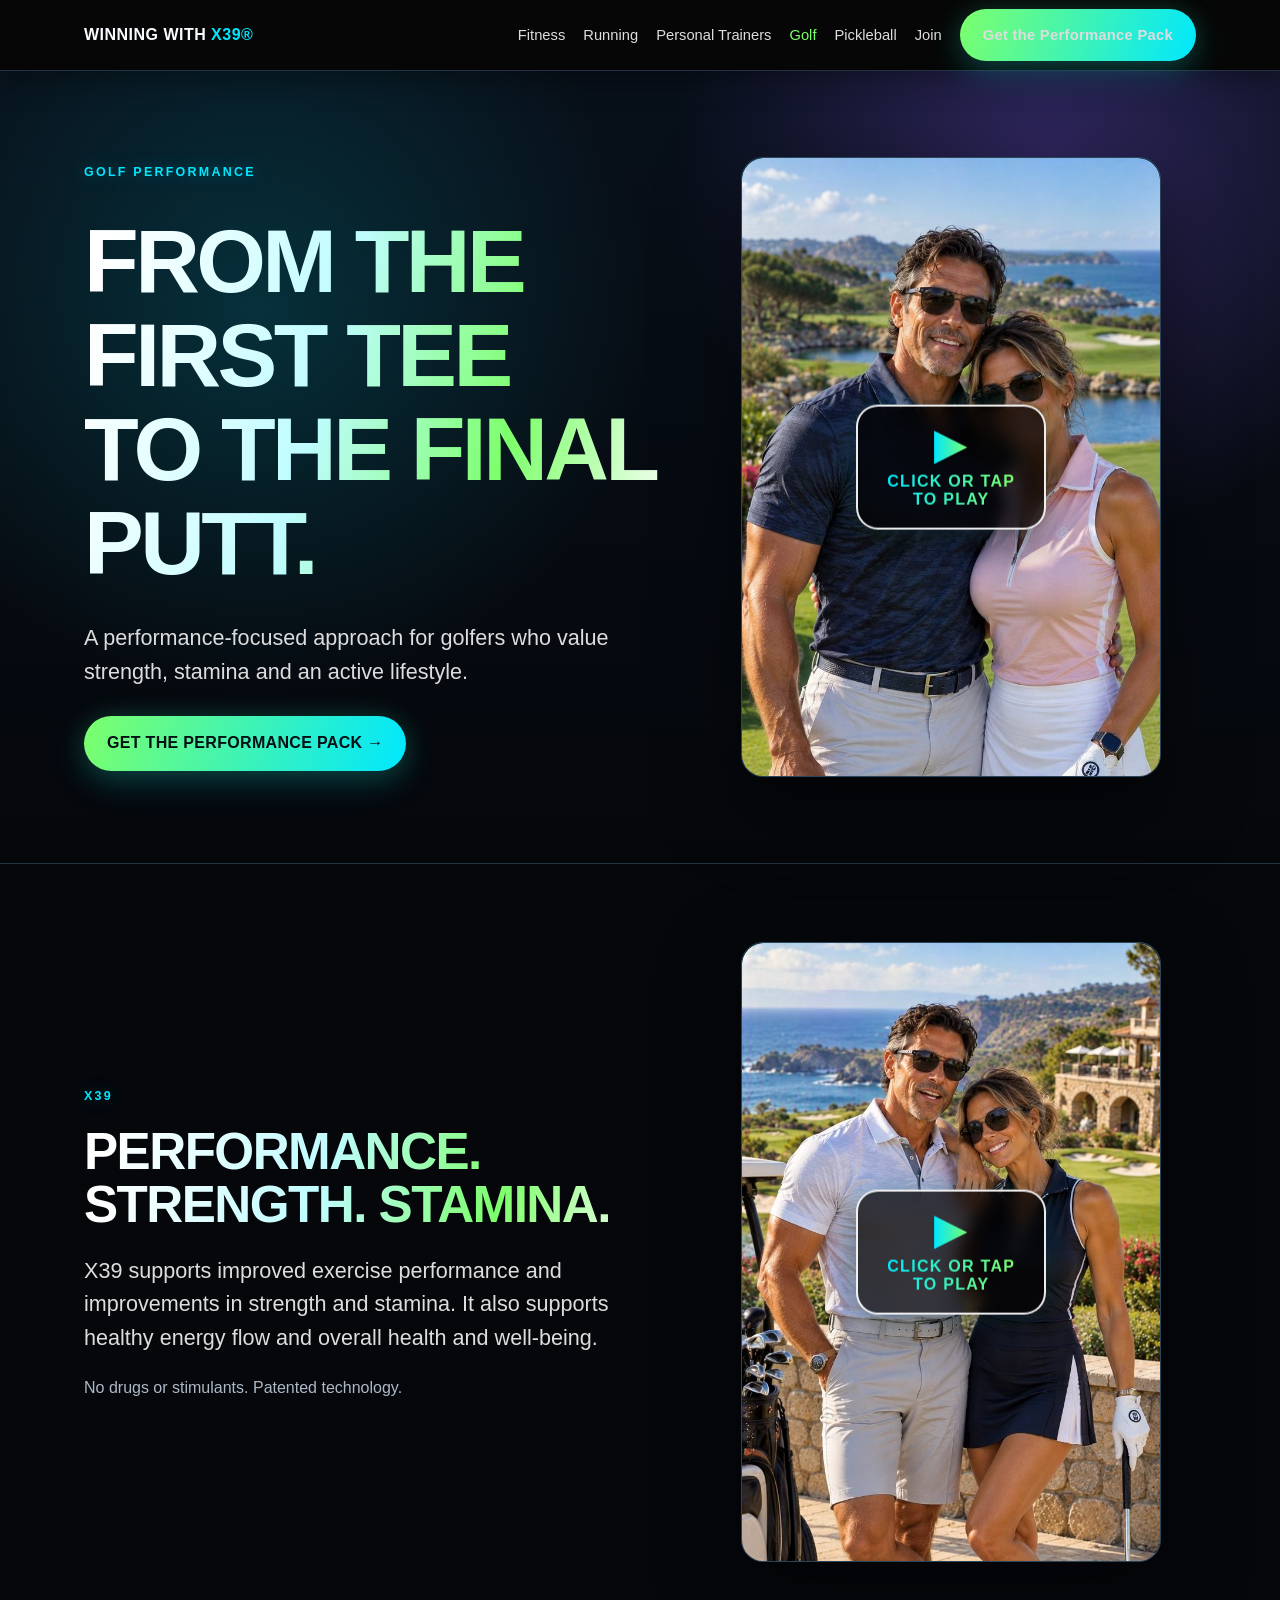
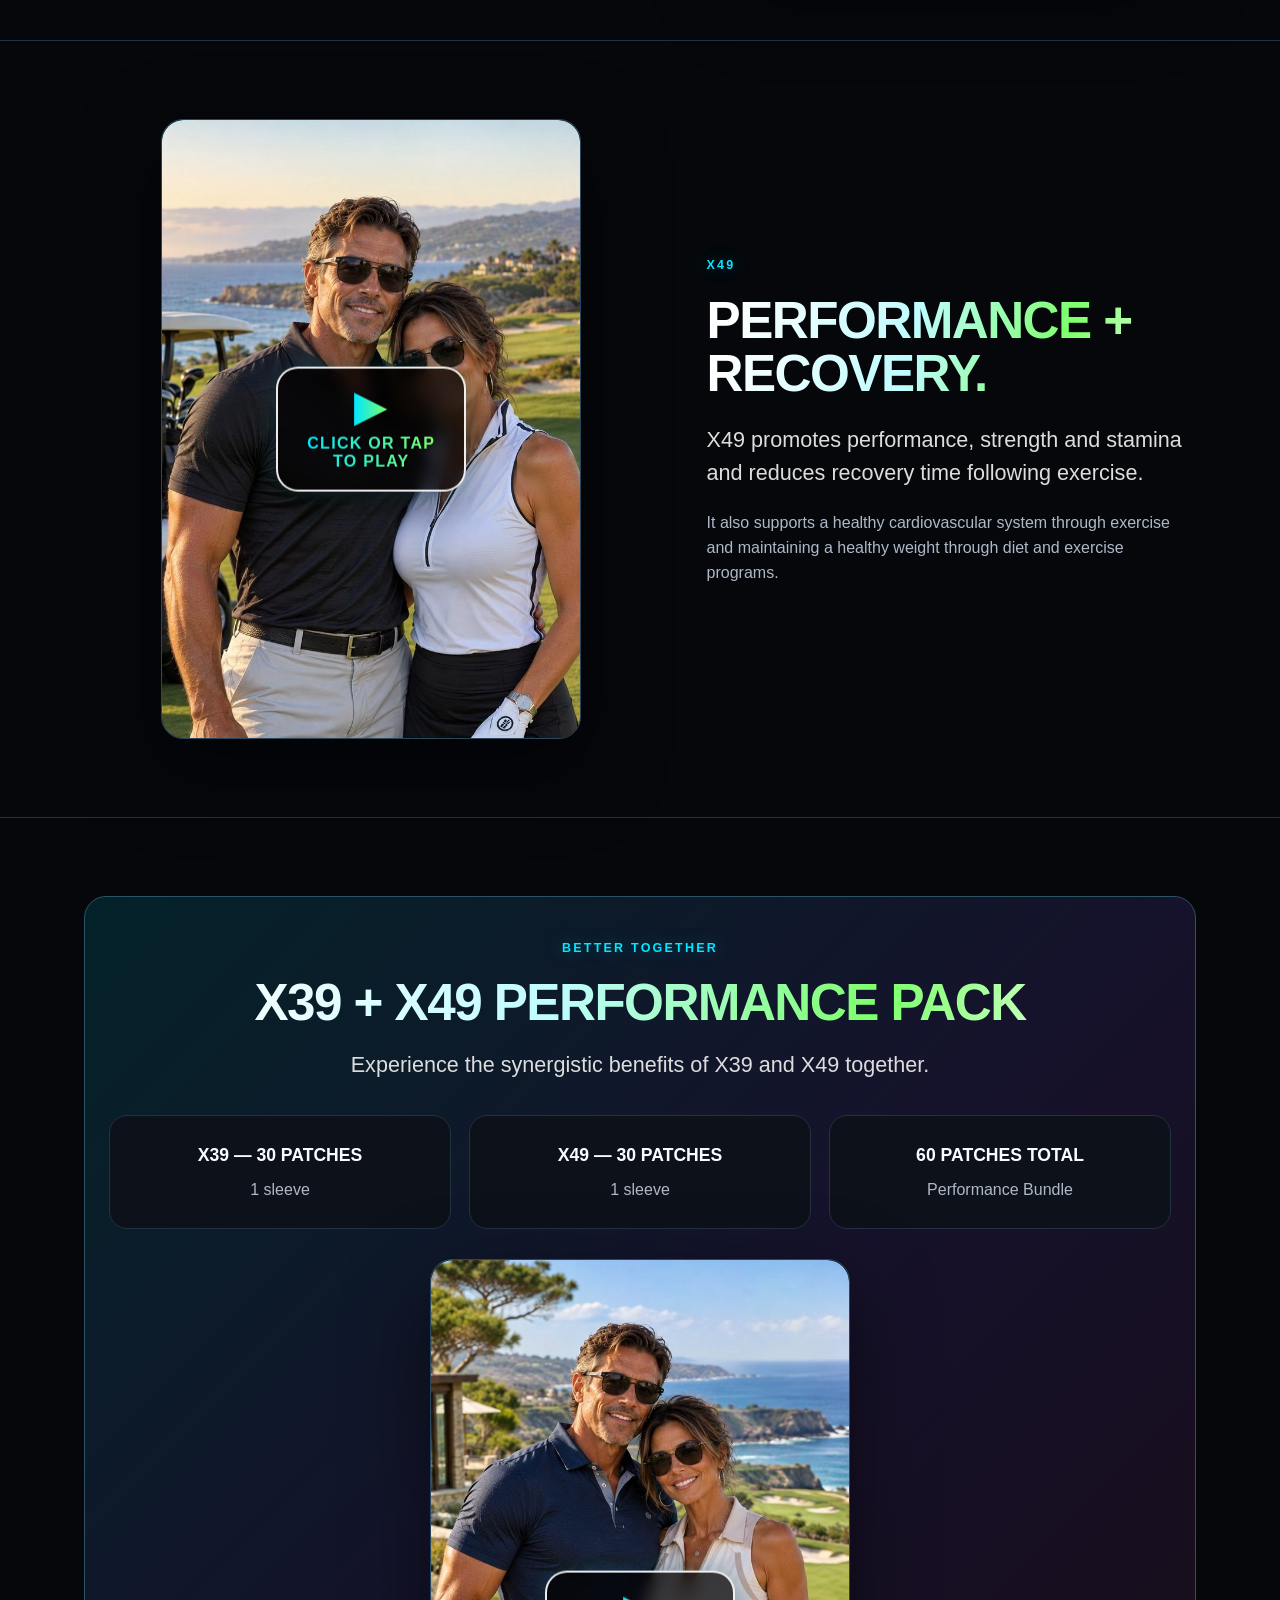
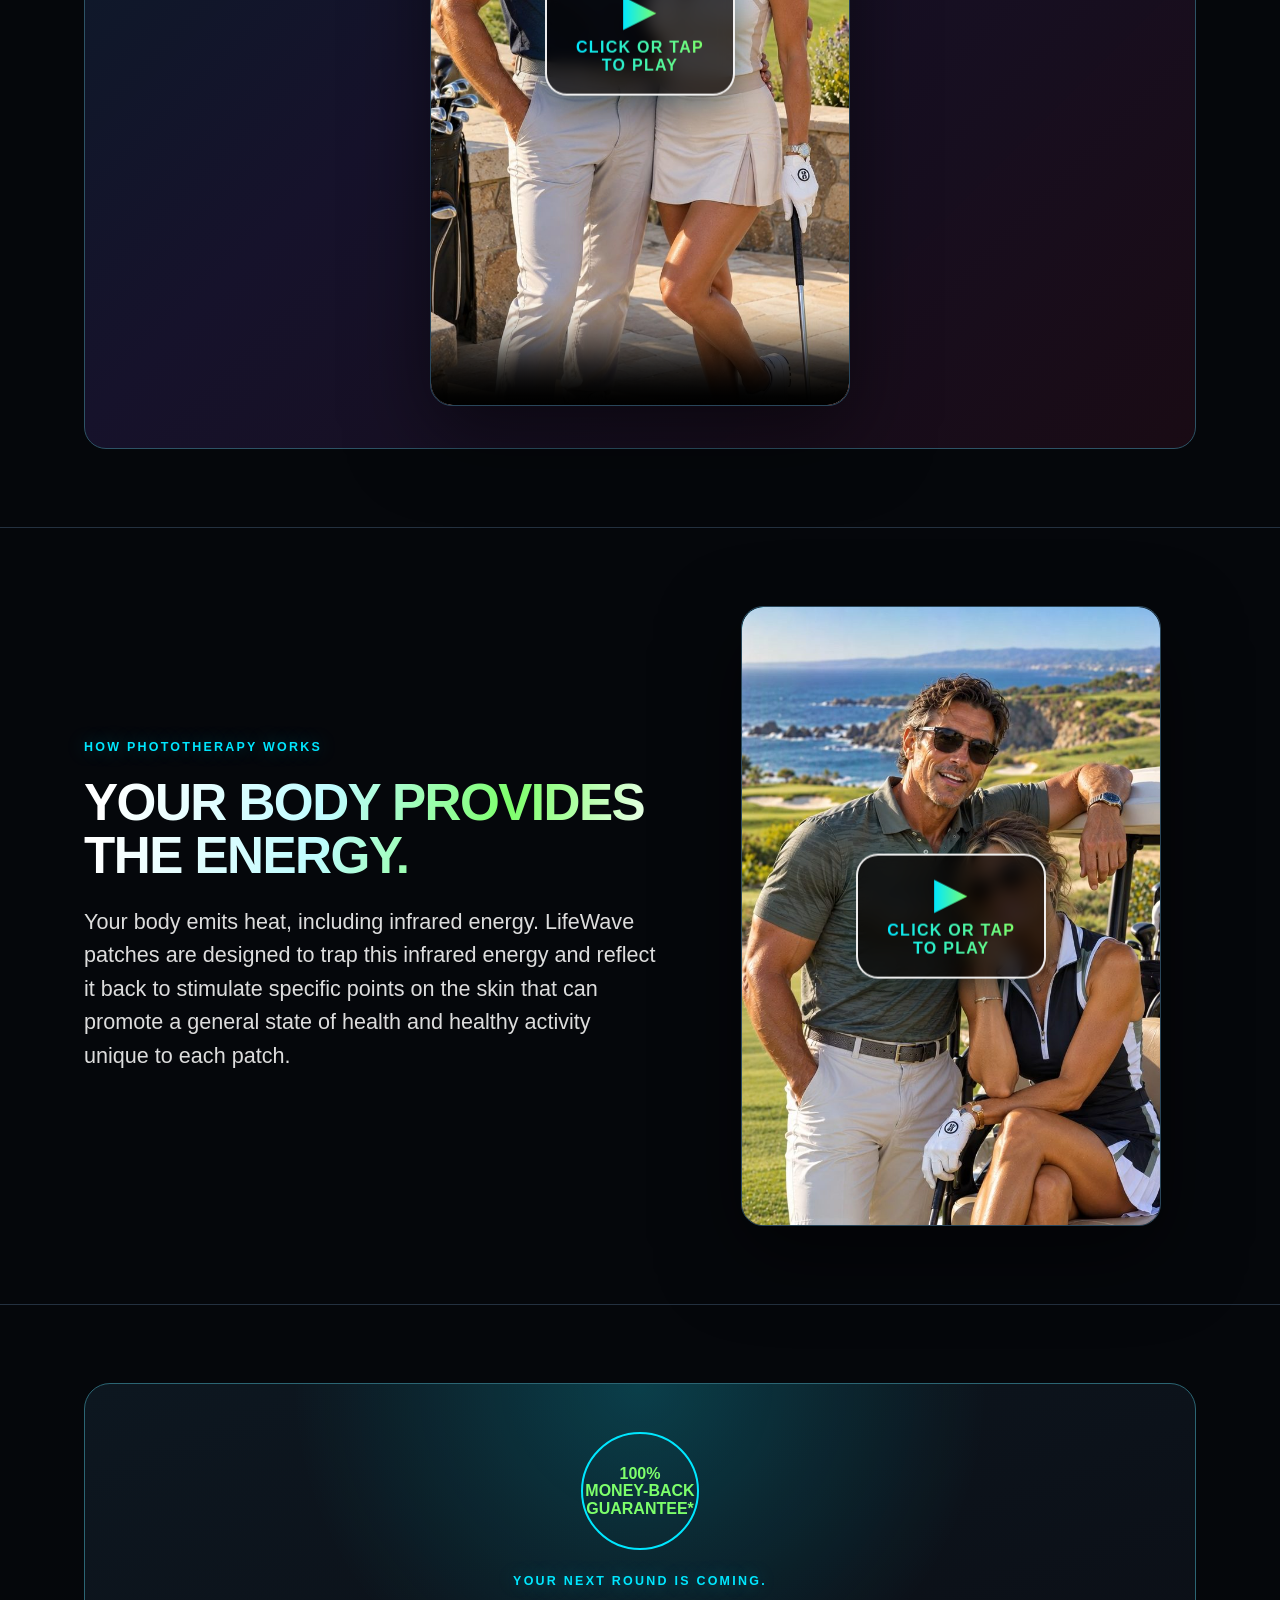
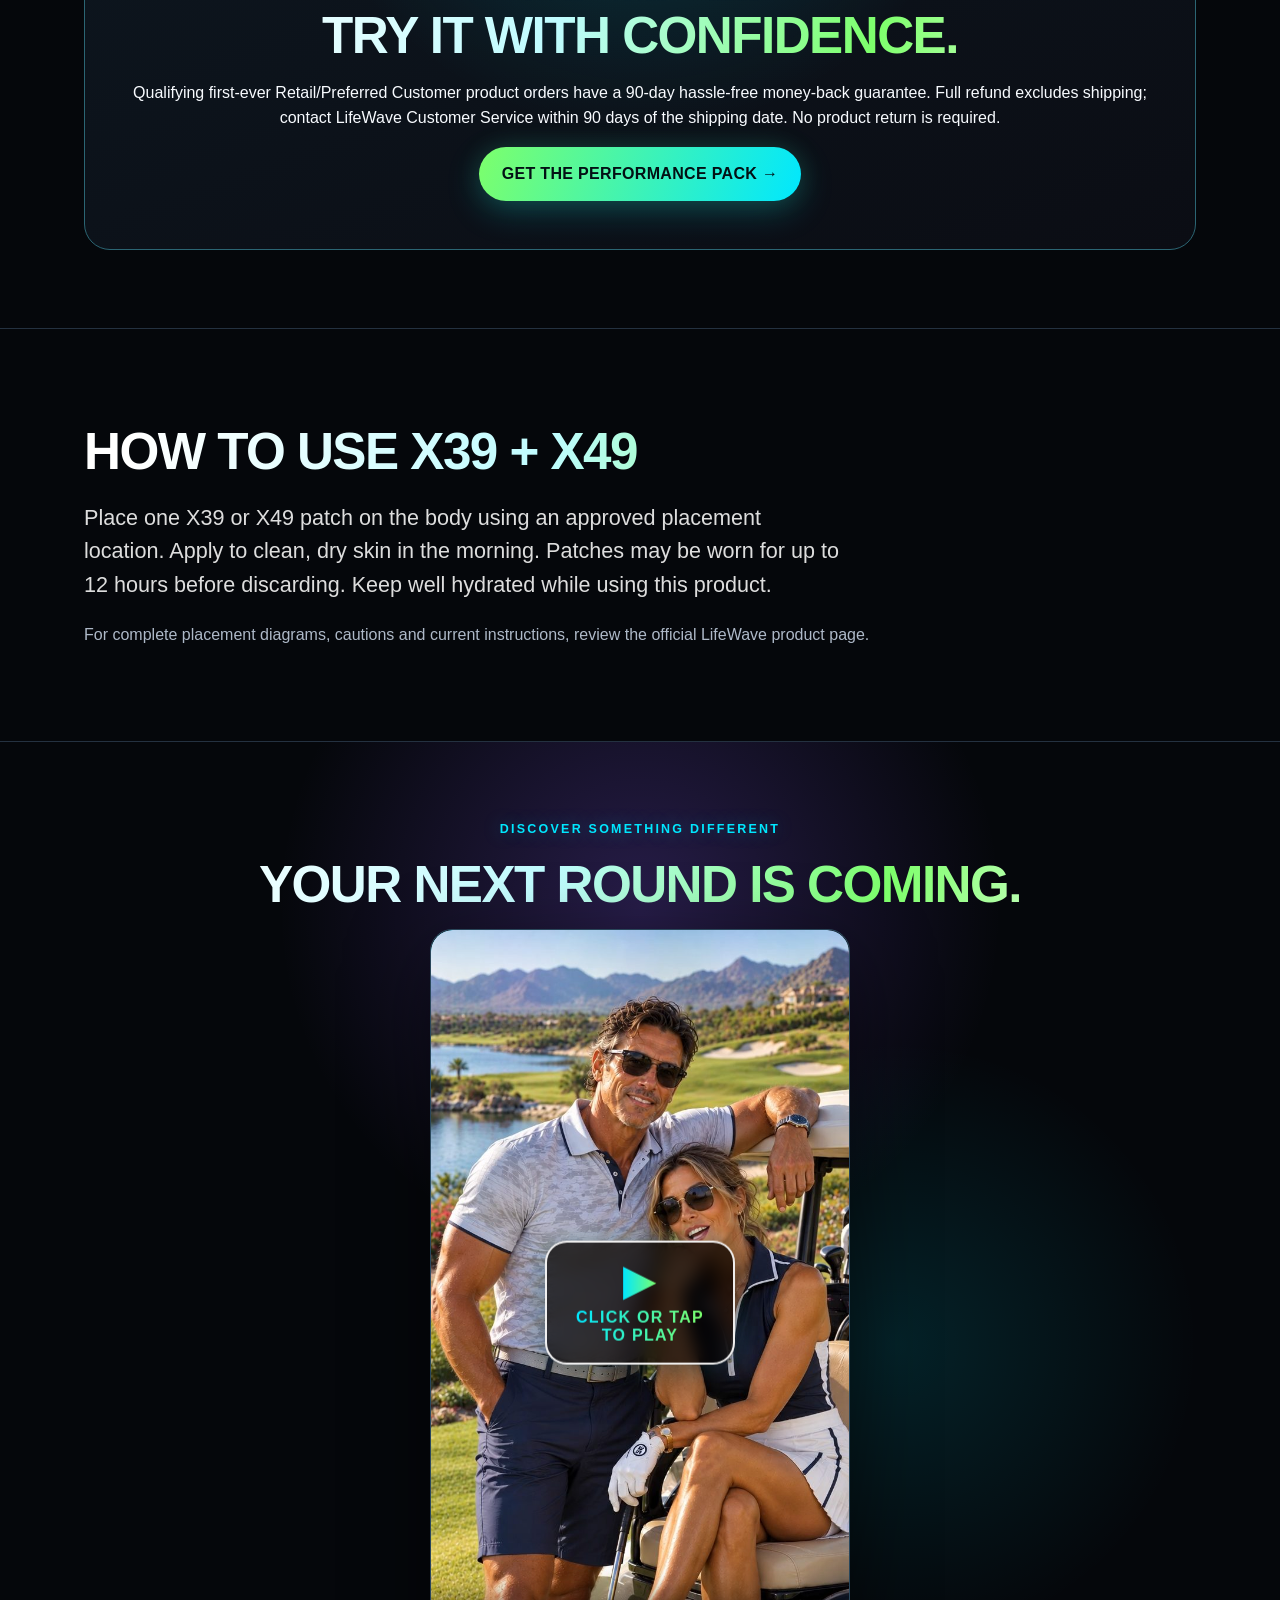
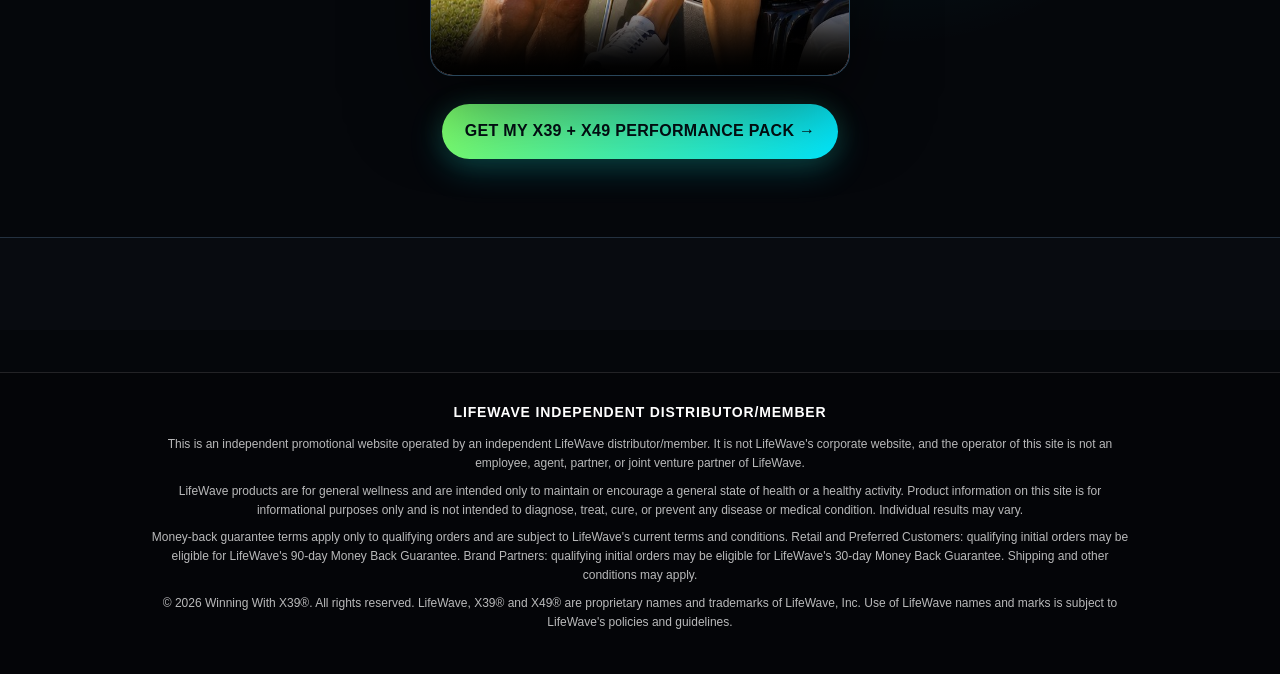
==== commit 2065ea25: "Improve mobile navigation performance and SEO" ====
--- a/Golf.html
+++ b/Golf.html
@@ -1,5 +1,19 @@
 <!DOCTYPE html><html lang="en"><head><meta charset="UTF-8"><meta name="viewport" content="width=device-width,initial-scale=1">
-<title>X39 + X49 for Golfers | Winning With X39®</title><style>
+<title>X39 + X49 for Golfers | Winning With X39®</title>
+<meta name="description" content="Explore LifeWave X39 and X49 for golfers focused on exercise performance, strength, stamina and an active lifestyle.">
+<link rel="canonical" href="https://www.shrodalight.com/Golf.html">
+<link rel="icon" href="assets/favicon.svg" type="image/svg+xml">
+<meta property="og:type" content="website">
+<meta property="og:site_name" content="Winning With X39">
+<meta property="og:title" content="X39 + X49 for Golfers | Winning With X39®">
+<meta property="og:description" content="Explore LifeWave X39 and X49 for golfers focused on exercise performance, strength, stamina and an active lifestyle.">
+<meta property="og:url" content="https://www.shrodalight.com/Golf.html">
+<meta property="og:image" content="https://www.shrodalight.com/Golf1.jpg">
+<meta name="twitter:card" content="summary_large_image">
+<meta name="twitter:title" content="X39 + X49 for Golfers | Winning With X39®">
+<meta name="twitter:description" content="Explore LifeWave X39 and X49 for golfers focused on exercise performance, strength, stamina and an active lifestyle.">
+<meta name="twitter:image" content="https://www.shrodalight.com/Golf1.jpg">
+<script type="application/ld+json">{"@context":"https://schema.org","@type":"WebPage","name":"X39 + X49 for Golfers | Winning With X39®","description":"Explore LifeWave X39 and X49 for golfers focused on exercise performance, strength, stamina and an active lifestyle.","url":"https://www.shrodalight.com/Golf.html","isPartOf":{"@type":"WebSite","name":"Winning With X39","url":"https://www.shrodalight.com/"}}</script><style>
 :root{
   --bg:#05070b;--panel:#0d121a;--panel2:#121a25;--text:#f8fbff;--muted:#aeb9c8;
   --gold:#00e7ff;--gold2:#7dff6b;--line:#243140;--max:1160px;
@@ -172,12 +186,71 @@
   .navlinks a, .navlinks a:not(.btn) { display:inline-flex; flex:0 0 auto; white-space:nowrap; }
   .navlinks .btn { padding:10px 14px; }
 }
+
+/* Accessible responsive navigation */
+.brand { text-decoration:none; }
+.nav-toggle {
+  display:none;
+  width:44px;
+  height:44px;
+  padding:10px;
+  border:1px solid #365062;
+  border-radius:8px;
+  background:#0d121a;
+  color:var(--text);
+  cursor:pointer;
+}
+.nav-toggle span {
+  display:block;
+  width:100%;
+  height:2px;
+  margin:4px 0;
+  background:currentColor;
+}
+.navlinks a[aria-current="page"] { color:var(--lime); }
+.product-cards { grid-template-columns:1fr 1fr; }
+@media (max-width:800px) {
+  .nav {
+    height:auto;
+    display:grid;
+    grid-template-columns:minmax(0,1fr) auto;
+    align-items:center;
+    padding:10px 0;
+  }
+  .brand { text-align:left; }
+  .nav-toggle { display:block; justify-self:end; }
+  .navlinks {
+    display:none;
+    grid-column:1 / -1;
+    flex-direction:column;
+    align-items:stretch;
+    gap:2px;
+    overflow:visible;
+    padding:10px 0 2px;
+  }
+  .navlinks.is-open { display:flex; }
+  .navlinks a,
+  .navlinks a:not(.btn) {
+    display:flex;
+    width:100%;
+    padding:11px 12px;
+    justify-content:flex-start;
+    white-space:normal;
+  }
+  .navlinks .btn {
+    justify-content:center;
+    margin-top:6px;
+    padding:12px 14px;
+  }
+  .product-cards { grid-template-columns:1fr; }
+}
+
 </style></head><body>
-<header class="topbar"><div class="wrap nav"><div class="brand">WINNING WITH <span>X39®</span></div><nav class="navlinks">
+<header class="topbar"><div class="wrap nav"><a class="brand" href="index.html" aria-label="Winning With X39 home">WINNING WITH <span>X39®</span></a><button class="nav-toggle" type="button" aria-label="Open navigation" aria-controls="site-navigation" aria-expanded="false"><span aria-hidden="true"></span><span aria-hidden="true"></span><span aria-hidden="true"></span></button><nav class="navlinks" id="site-navigation" aria-label="Primary navigation">
       <a href="index.html#discover">Fitness</a>
       <a href="Running.html">Running</a>
       <a href="PersonalTrainer.html">Personal Trainers</a>
-      <a href="Golf.html">Golf</a>
+      <a href="Golf.html" aria-current="page">Golf</a>
       <a href="Pickleball.html">Pickleball</a>
       <a href="Join.html">Join</a>
       <a class="btn" href="https://lifewave.com/2178947/store/product/111121-US-CP?featureProduct=true" target="_blank" rel="noopener">Get the Performance Pack</a>
@@ -185,23 +258,23 @@
 <main>
 <section class="hero"><div class="wrap hero-grid"><div><div class="eyebrow">Golf Performance</div><h1>FROM THE FIRST TEE<br>TO THE FINAL PUTT.</h1><p class="lead">A performance-focused approach for golfers who value strength, stamina and an active lifestyle.</p>
 <div class="actions"><a class="btn" href="https://lifewave.com/2178947/store/product/111121-US-CP?featureProduct=true" target="_blank" rel="noopener">GET THE PERFORMANCE PACK →</a></div></div>
-<div class="video"><video controls playsinline preload="metadata" poster="Golf1.jpg"><source src="Golf1.mp4" type="video/mp4">Your browser does not support the video tag.</video></div></div></section>
+<div class="video"><video controls playsinline preload="none" poster="Golf1.jpg"><source src="Golf1.mp4" type="video/mp4">Your browser does not support the video tag.</video></div></div></section>
 
 <section class="section"><div class="wrap split"><div><div class="eyebrow">X39</div><h2>PERFORMANCE. STRENGTH. STAMINA.</h2>
 <p class="lead">X39 supports improved exercise performance and improvements in strength and stamina. It also supports healthy energy flow and overall health and well-being.</p>
-<p class="muted">No drugs or stimulants. Patented technology.</p></div><div class="video"><video controls playsinline preload="metadata" poster="Golf1b.jpg"><source src="Golf1b.mp4" type="video/mp4">Your browser does not support the video tag.</video></div></div></section>
-
-<section class="section"><div class="wrap split"><div class="video"><video controls playsinline preload="metadata" poster="Golf2.jpg"><source src="Golf2.mp4" type="video/mp4">Your browser does not support the video tag.</video></div><div><div class="eyebrow">X49</div><h2>PERFORMANCE + RECOVERY.</h2>
+<p class="muted">No drugs or stimulants. Patented technology.</p></div><div class="video"><video controls playsinline preload="none" poster="Golf1b.jpg"><source src="Golf1b.mp4" type="video/mp4">Your browser does not support the video tag.</video></div></div></section>
+
+<section class="section"><div class="wrap split"><div class="video"><video controls playsinline preload="none" poster="Golf2.jpg"><source src="Golf2.mp4" type="video/mp4">Your browser does not support the video tag.</video></div><div><div class="eyebrow">X49</div><h2>PERFORMANCE + RECOVERY.</h2>
 <p class="lead">X49 promotes performance, strength and stamina and reduces recovery time following exercise.</p>
 <p class="muted">It also supports a healthy cardiovascular system through exercise and maintaining a healthy weight through diet and exercise programs.</p></div></div></section>
 
 <section class="section"><div class="wrap"><div class="statement"><div class="eyebrow">Better together</div><h2>X39 + X49 PERFORMANCE PACK</h2>
 <p class="lead" style="margin:0 auto 18px">Experience the synergistic benefits of X39 and X49 together.</p>
 <div class="cards"><div class="card"><strong>X39 — 30 PATCHES</strong><span class="muted">1 sleeve</span></div><div class="card"><strong>X49 — 30 PATCHES</strong><span class="muted">1 sleeve</span></div><div class="card"><strong>60 PATCHES TOTAL</strong><span class="muted">Performance Bundle</span></div></div>
-<div style="margin-top:30px" class="video wide"><video controls playsinline preload="metadata" poster="Golf3.jpg"><source src="Golf3.mp4" type="video/mp4">Your browser does not support the video tag.</video></div></div></div></section>
+<div style="margin-top:30px" class="video wide"><video controls playsinline preload="none" poster="Golf3.jpg"><source src="Golf3.mp4" type="video/mp4">Your browser does not support the video tag.</video></div></div></div></section>
 
 <section class="section"><div class="wrap split"><div><div class="eyebrow">How phototherapy works</div><h2>YOUR BODY PROVIDES THE ENERGY.</h2>
-<p class="lead">Your body emits heat, including infrared energy. LifeWave patches are designed to trap this infrared energy and reflect it back to stimulate specific points on the skin that can promote a general state of health and healthy activity unique to each patch.</p></div><div class="video"><video controls playsinline preload="metadata" poster="Golf4.jpg"><source src="Golf4.mp4" type="video/mp4">Your browser does not support the video tag.</video></div></div></section>
+<p class="lead">Your body emits heat, including infrared energy. LifeWave patches are designed to trap this infrared energy and reflect it back to stimulate specific points on the skin that can promote a general state of health and healthy activity unique to each patch.</p></div><div class="video"><video controls playsinline preload="none" poster="Golf4.jpg"><source src="Golf4.mp4" type="video/mp4">Your browser does not support the video tag.</video></div></div></section>
 
 <section class="section"><div class="wrap"><div class="guarantee"><div class="seal">100%<br>MONEY-BACK<br>GUARANTEE*</div><div class="eyebrow">YOUR NEXT ROUND IS COMING.</div><h2>TRY IT WITH CONFIDENCE.</h2>
 <p>Qualifying first-ever Retail/Preferred Customer product orders have a 90-day hassle-free money-back guarantee. Full refund excludes shipping; contact LifeWave Customer Service within 90 days of the shipping date. No product return is required.</p>
@@ -210,12 +283,32 @@
 <section class="section"><div class="wrap"><h2>HOW TO USE X39 + X49</h2><p class="lead">Place one X39 or X49 patch on the body using an approved placement location. Apply to clean, dry skin in the morning. Patches may be worn for up to 12 hours before discarding. Keep well hydrated while using this product.</p>
 <p class="muted">For complete placement diagrams, cautions and current instructions, review the official LifeWave product page.</p></div></section>
 
-<section class="section final"><div class="wrap"><div class="eyebrow">Discover something different</div><h2>YOUR NEXT ROUND IS COMING.</h2><div class="video wide"><video controls playsinline preload="metadata" poster="Golf5.jpg"><source src="Golf5.mp4" type="video/mp4">Your browser does not support the video tag.</video></div>
+<section class="section final"><div class="wrap"><div class="eyebrow">Discover something different</div><h2>YOUR NEXT ROUND IS COMING.</h2><div class="video wide"><video controls playsinline preload="none" poster="Golf5.jpg"><source src="Golf5.mp4" type="video/mp4">Your browser does not support the video tag.</video></div>
 <div class="actions" style="justify-content:center"><a class="btn" href="https://lifewave.com/2178947/store/product/111121-US-CP?featureProduct=true" target="_blank" rel="noopener">GET MY X39 + X49 PERFORMANCE PACK →</a></div></div></section>
 </main>
 <section class="section" style="padding:46px 0;background:#080b10"></section>
 <script>
 document.addEventListener('DOMContentLoaded', function () {
+  var navToggle = document.querySelector('.nav-toggle');
+  var navLinks = document.querySelector('.navlinks');
+  if (navToggle && navLinks) {
+    function setMenu(open) {
+      navLinks.classList.toggle('is-open', open);
+      navToggle.setAttribute('aria-expanded', String(open));
+      navToggle.setAttribute('aria-label', open ? 'Close navigation' : 'Open navigation');
+    }
+
+    navToggle.addEventListener('click', function () {
+      setMenu(!navLinks.classList.contains('is-open'));
+    });
+    navLinks.querySelectorAll('a').forEach(function (link) {
+      link.addEventListener('click', function () { setMenu(false); });
+    });
+    document.addEventListener('keydown', function (event) {
+      if (event.key === 'Escape') setMenu(false);
+    });
+  }
+
   document.querySelectorAll('.video video').forEach(function(video) {
     var holder = video.closest('.video');
     if (!holder || holder.querySelector('.big-play-button')) return;
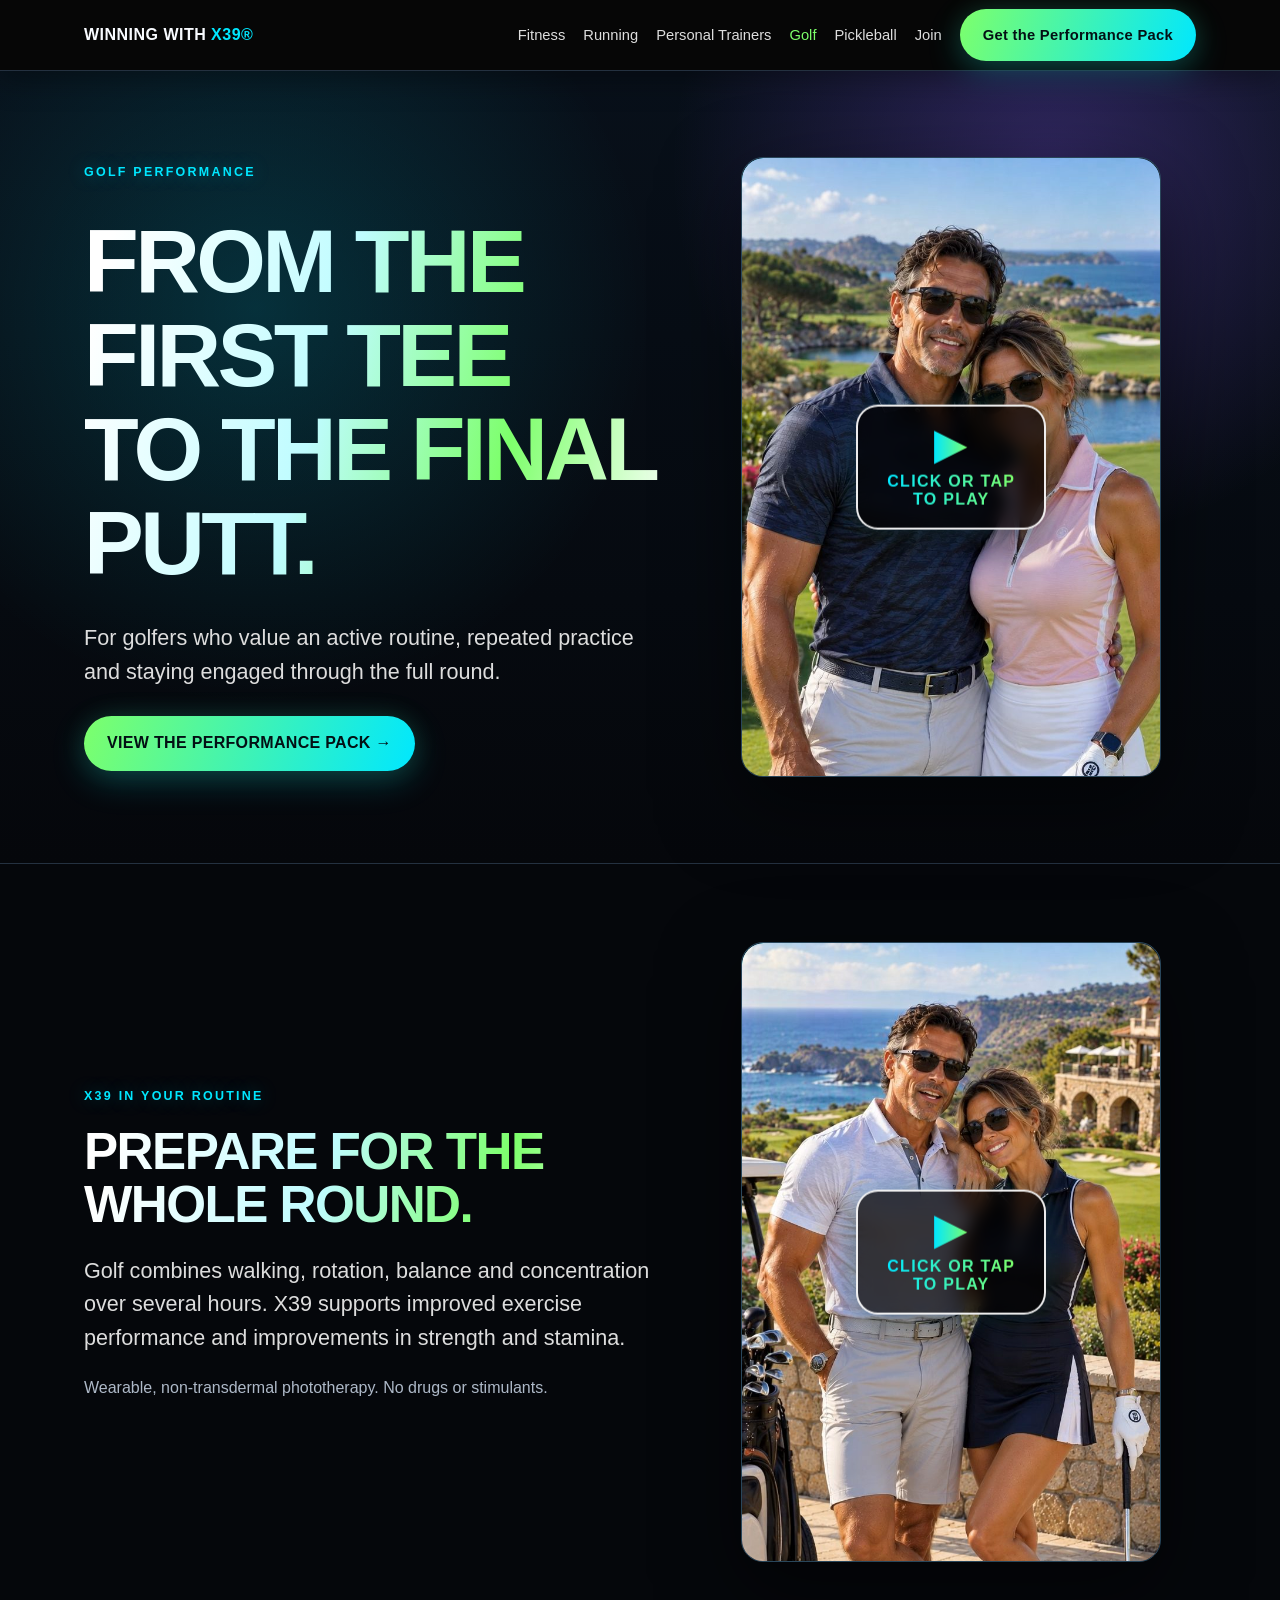
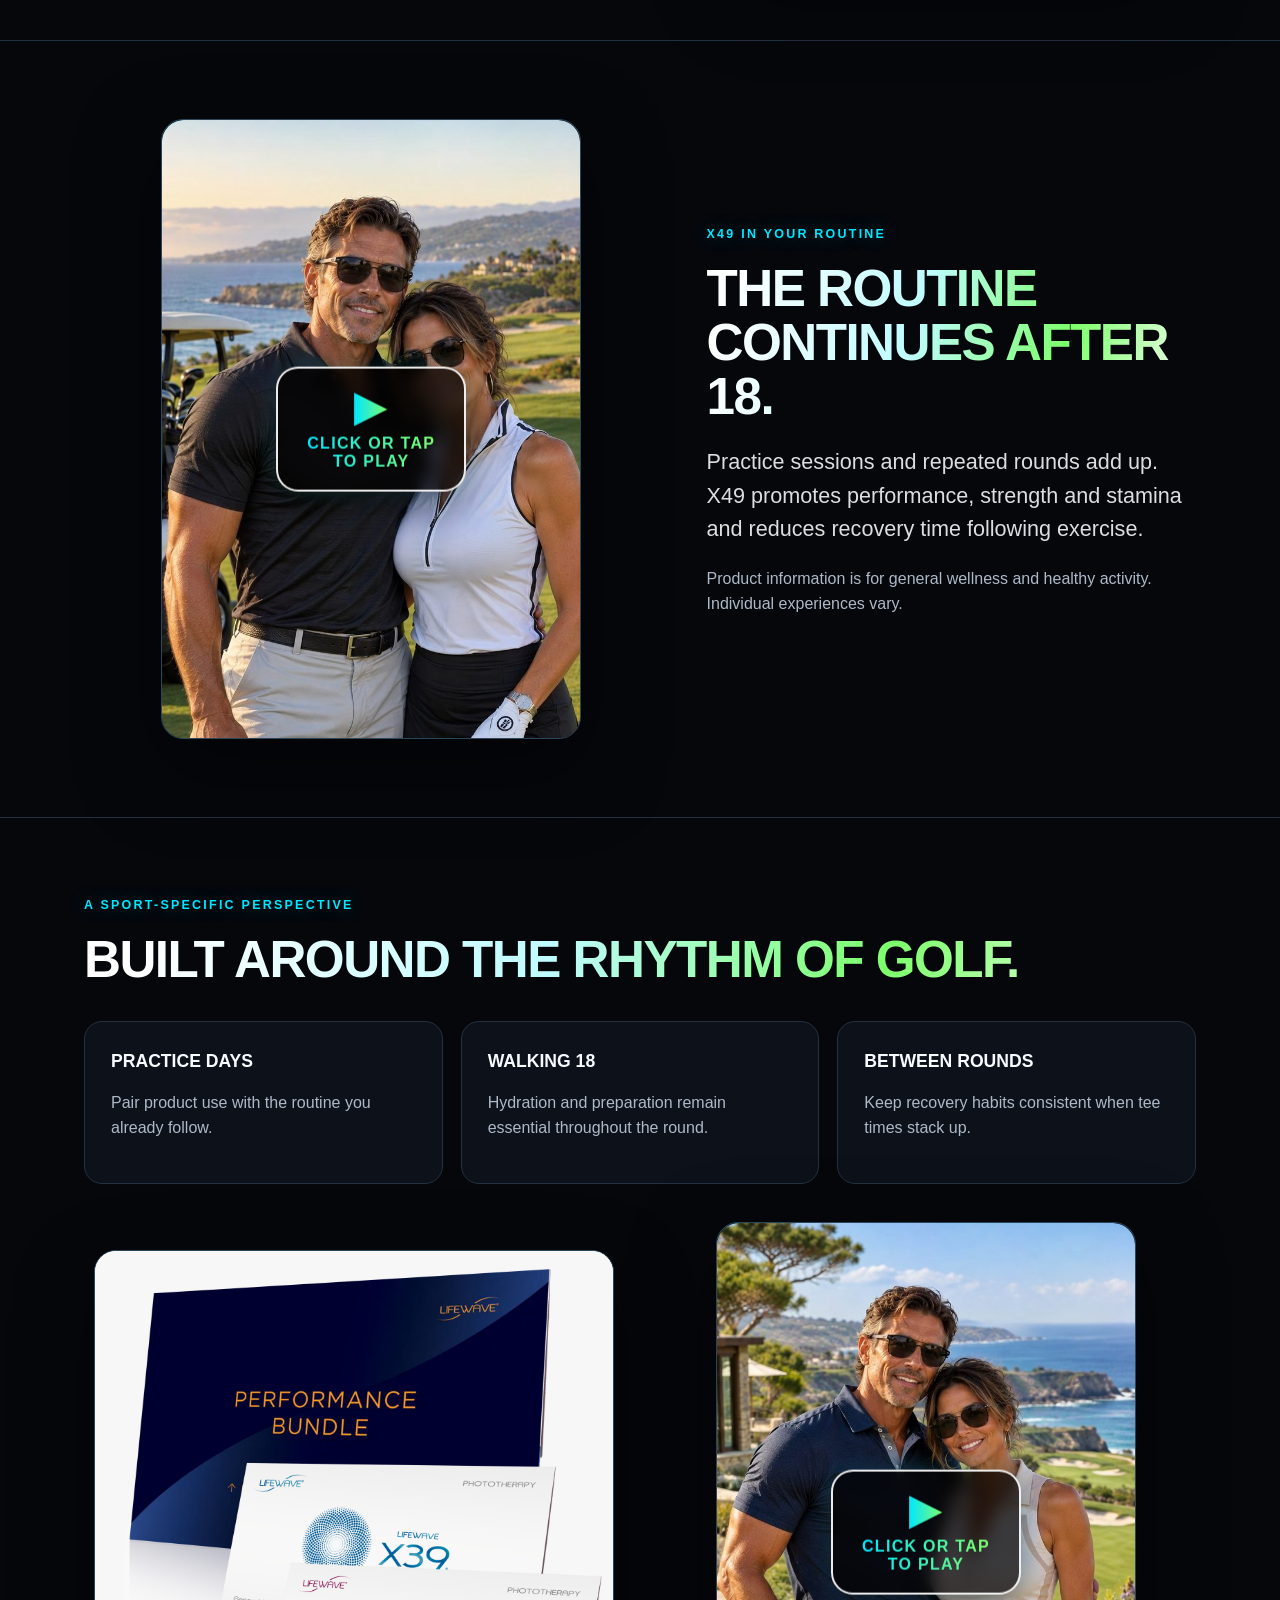
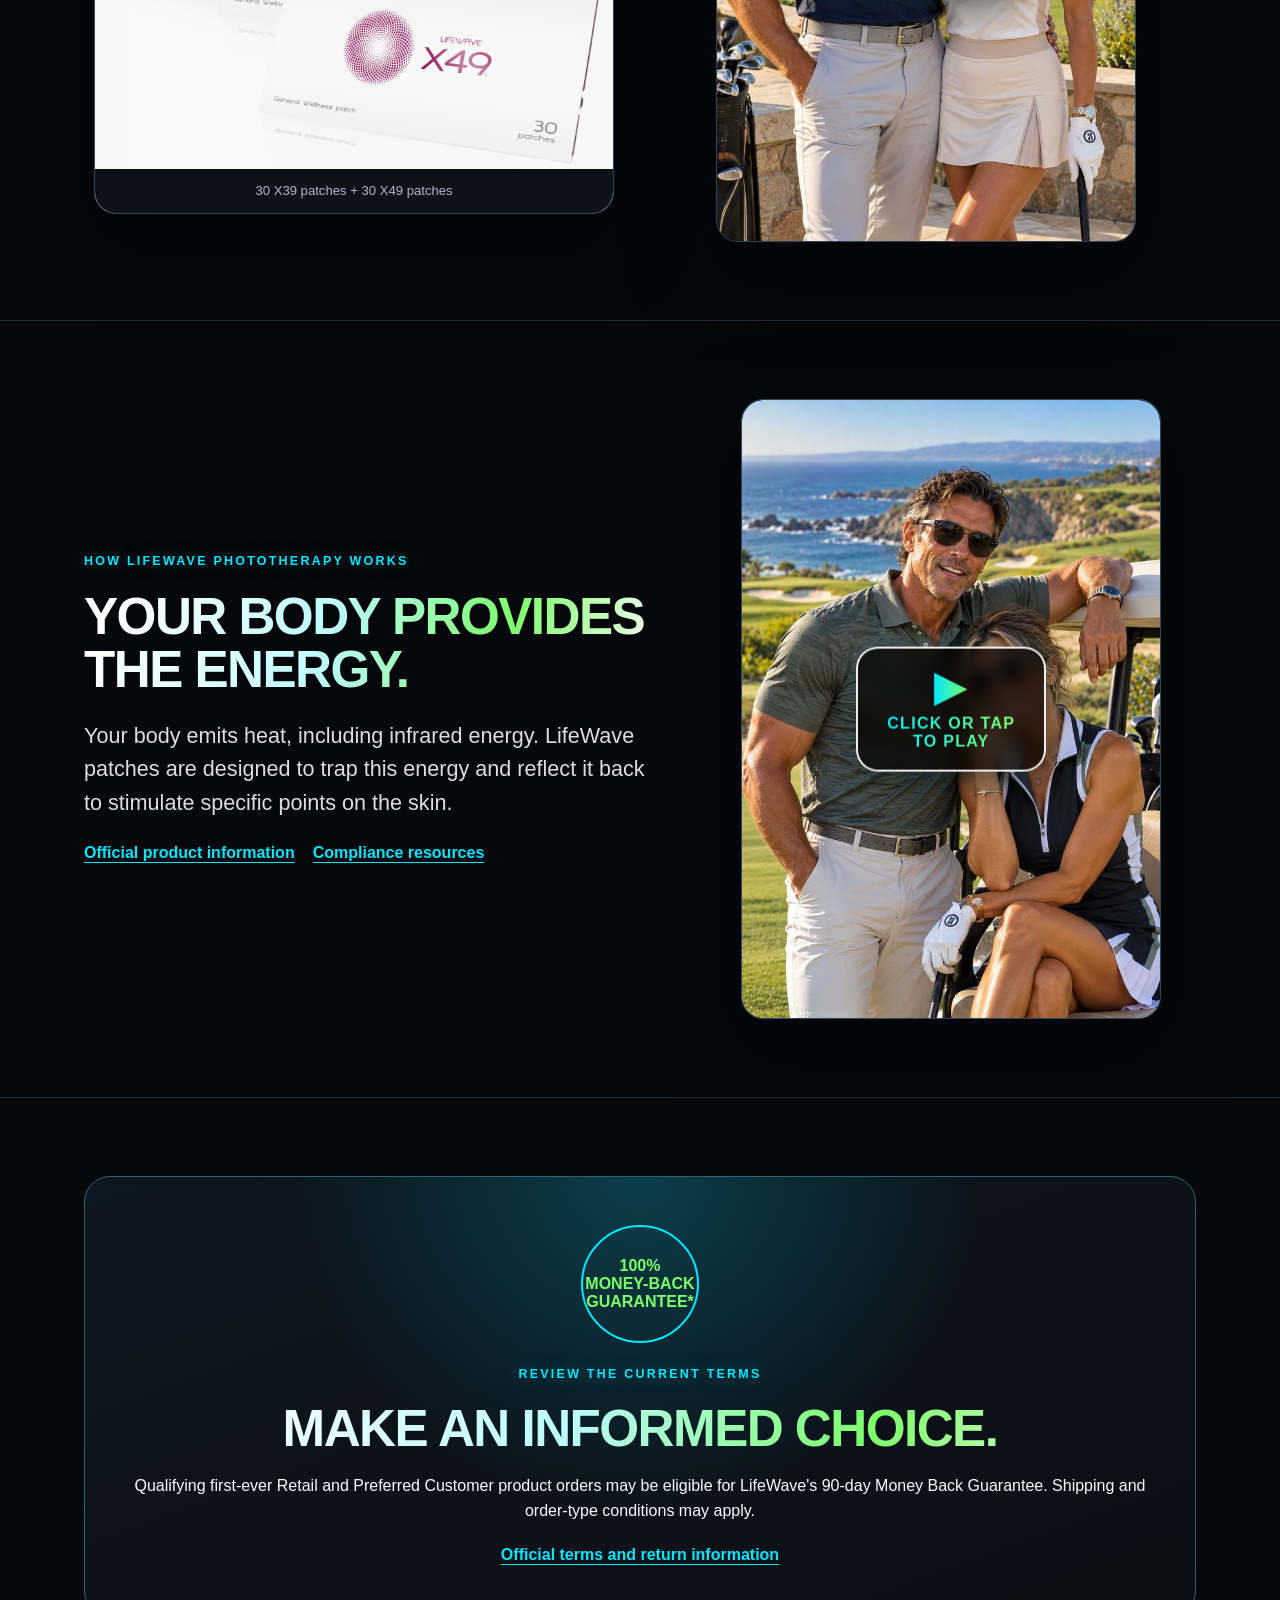
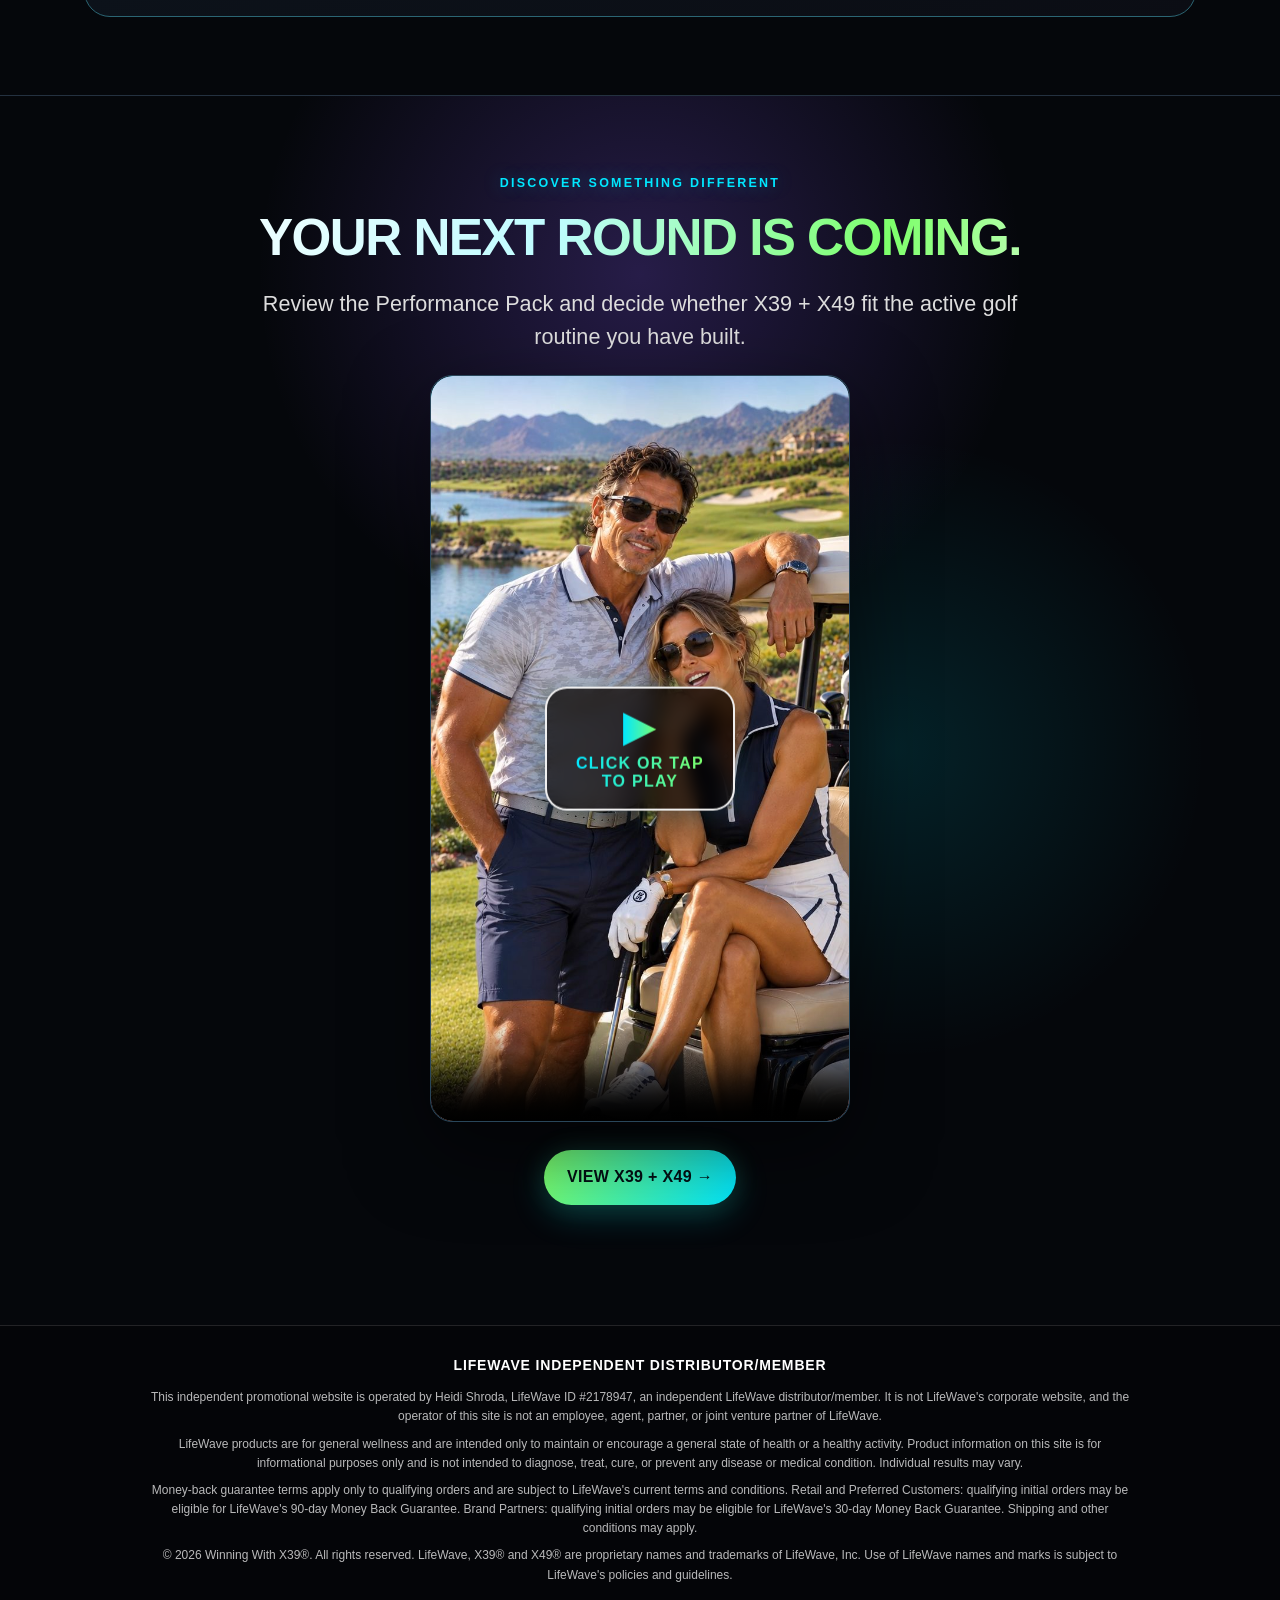
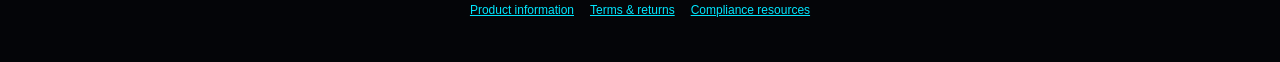
==== commit d9102db6: "Improve website content accessibility and product presentation" ====
--- a/Golf.html
+++ b/Golf.html
@@ -13,239 +13,8 @@
 <meta name="twitter:title" content="X39 + X49 for Golfers | Winning With X39®">
 <meta name="twitter:description" content="Explore LifeWave X39 and X49 for golfers focused on exercise performance, strength, stamina and an active lifestyle.">
 <meta name="twitter:image" content="https://www.shrodalight.com/Golf1.jpg">
-<script type="application/ld+json">{"@context":"https://schema.org","@type":"WebPage","name":"X39 + X49 for Golfers | Winning With X39®","description":"Explore LifeWave X39 and X49 for golfers focused on exercise performance, strength, stamina and an active lifestyle.","url":"https://www.shrodalight.com/Golf.html","isPartOf":{"@type":"WebSite","name":"Winning With X39","url":"https://www.shrodalight.com/"}}</script><style>
-:root{
-  --bg:#05070b;--panel:#0d121a;--panel2:#121a25;--text:#f8fbff;--muted:#aeb9c8;
-  --gold:#00e7ff;--gold2:#7dff6b;--line:#243140;--max:1160px;
-  --electric:#00e7ff;--lime:#7dff6b;--violet:#8b5cff;--hot:#ff3d81
-}
-*{box-sizing:border-box}html{scroll-behavior:smooth}body{margin:0;background:var(--bg);color:var(--text);font-family:Arial,Helvetica,sans-serif;line-height:1.55}
-a{color:inherit}.wrap{max-width:var(--max);margin:auto;padding:0 24px}.section{padding:78px 0;border-top:1px solid var(--line)}
-.eyebrow{letter-spacing:.18em;text-transform:uppercase;color:var(--gold2);font-size:.78rem;font-weight:800}
-h1,h2,h3{line-height:1.05;margin:.35em 0}.hero h1{font-size:clamp(2.8rem,7vw,6.4rem);letter-spacing:-.04em}.section h2{font-size:clamp(2rem,4vw,4rem);letter-spacing:-.03em}
-.lead{font-size:clamp(1.08rem,2vw,1.35rem);color:#ddd;max-width:760px}.muted{color:var(--muted)}
-.topbar{position:sticky;top:0;z-index:20;background:rgba(7,7,7,.92);backdrop-filter:blur(12px);border-bottom:1px solid var(--line)}
-.nav{height:70px;display:flex;align-items:center;justify-content:space-between;gap:20px}.brand{font-weight:900;letter-spacing:.03em}.brand span{color:var(--gold)}
-.navlinks{display:flex;gap:18px;align-items:center;font-size:.92rem}.navlinks a{text-decoration:none;color:#ddd}
-.btn{display:inline-block;border:0;border-radius:999px;padding:15px 23px;background:linear-gradient(110deg,var(--lime),var(--electric));color:#031014;text-decoration:none;font-weight:900;letter-spacing:.02em;box-shadow:0 10px 34px rgba(0,231,255,.22),0 0 28px rgba(125,255,107,.10)}
-.btn.secondary{background:transparent;color:var(--text);border:1px solid #555;box-shadow:none}.hero{min-height:88vh;display:grid;align-items:center;background:radial-gradient(circle at 82% 12%,rgba(139,92,255,.30) 0,transparent 30%),radial-gradient(circle at 20% 30%,rgba(0,231,255,.16) 0,transparent 34%),linear-gradient(180deg,#08101a,#05070b)}
-.hero-grid,.split{display:grid;grid-template-columns:1.08fr .92fr;gap:48px;align-items:center}.actions{display:flex;gap:12px;flex-wrap:wrap;margin-top:28px}
-.video{aspect-ratio:9/16;max-height:620px;margin:auto;background:linear-gradient(145deg,#101b27,#080c12);border:1px solid #29465a;border-radius:22px;display:grid;place-items:center;overflow:hidden;box-shadow:0 28px 80px rgba(0,0,0,.5)}
-.video span{font-size:clamp(1.8rem,5vw,4rem);font-weight:900;color:#777;letter-spacing:.08em}
-.video.wide{aspect-ratio:16/9;max-height:none;max-width:760px}.cards{display:grid;grid-template-columns:repeat(3,1fr);gap:18px;margin-top:34px}
-.card{background:var(--panel);border:1px solid var(--line);border-radius:18px;padding:26px}.card strong{display:block;font-size:1.1rem;margin-bottom:8px}
-.statement{text-align:center;padding:42px 24px;background:linear-gradient(135deg,rgba(0,231,255,.12),rgba(139,92,255,.13),rgba(255,61,129,.08));border:1px solid #2d5365;border-radius:22px}
-.statement h3{font-size:clamp(1.8rem,4vw,3.6rem)}.steps{counter-reset:s;display:grid;grid-template-columns:repeat(3,1fr);gap:18px}
-.step{background:var(--panel);border:1px solid var(--line);border-radius:18px;padding:28px}.step:before{counter-increment:s;content:"0" counter(s);color:var(--gold);font-weight:900}
-.guarantee{background:radial-gradient(circle at 50% 0,rgba(0,231,255,.20) 0,transparent 48%),linear-gradient(160deg,#0d1720,#0b0d14);text-align:center;border:1px solid #2b6573;border-radius:26px;padding:48px 26px}
-.guarantee .seal{width:118px;height:118px;border:2px solid var(--electric);border-radius:50%;display:grid;place-items:center;margin:0 auto 22px;color:var(--gold2);font-weight:900;line-height:1.1}
-.faq details{background:var(--panel);border:1px solid var(--line);border-radius:14px;padding:18px 20px;margin:10px 0}.faq summary{cursor:pointer;font-weight:800}
-.final{text-align:center;background:radial-gradient(circle at 50% 15%,rgba(139,92,255,.25) 0,transparent 32%),radial-gradient(circle at 70% 55%,rgba(0,231,255,.12) 0,transparent 28%)}footer{padding:35px 0 55px;color:#8f8f8f;font-size:.84rem;border-top:1px solid var(--line)}
-.disclaimer{font-size:.78rem;color:#8f8f8f;max-width:900px;margin:22px auto 0}.pill{display:inline-block;border:1px solid #2e6b78;color:var(--lime);padding:8px 13px;border-radius:999px;font-size:.8rem;font-weight:800;margin:4px}
-@media(max-width:800px){.hero-grid,.split{grid-template-columns:1fr}.cards,.steps{grid-template-columns:1fr}.navlinks a:not(.btn){display:none}.hero{padding:48px 0}.section{padding:58px 0}.video{max-height:560px}}
-
-.hero h1,.section h2{background:linear-gradient(105deg,#ffffff 5%,#bffcff 42%,#7dff6b 72%,#ffffff 100%);-webkit-background-clip:text;background-clip:text;color:transparent}
-.eyebrow{color:var(--electric);text-shadow:0 0 18px rgba(0,231,255,.35)}
-.card,.step,.video,.guarantee{transition:transform .25s ease,border-color .25s ease,box-shadow .25s ease}
-.card:hover,.step:hover{transform:translateY(-4px);border-color:#3d7085;box-shadow:0 14px 45px rgba(0,231,255,.09)}
-.video{position:relative}
-.video:before{content:"";position:absolute;inset:0;border-radius:inherit;padding:1px;background:linear-gradient(135deg,var(--electric),transparent 38%,var(--violet) 70%,var(--hot));-webkit-mask:linear-gradient(#000 0 0) content-box,linear-gradient(#000 0 0);-webkit-mask-composite:xor;mask-composite:exclude;pointer-events:none}
-.video span{background:linear-gradient(90deg,var(--electric),var(--lime));-webkit-background-clip:text;background-clip:text;color:transparent}
-.btn{transition:transform .2s ease,filter .2s ease}
-.btn:hover{transform:translateY(-2px) scale(1.02);filter:brightness(1.08)}
-.topbar{box-shadow:0 8px 30px rgba(0,0,0,.35)}
-::selection{background:var(--electric);color:#031014}
-
-.video video{
-  width:100%;
-  height:100%;
-  display:block;
-  object-fit:cover;
-  border-radius:inherit;
-  position:relative;
-  z-index:1;
-  background:#000;
-}
-
-
-/* Exact 9:16 vertical video treatment */
-.video,
-.video.wide {
-  width: min(100%, 420px);
-  aspect-ratio: 9 / 16 !important;
-  min-height: 0 !important;
-  height: auto !important;
-  margin-left: auto;
-  margin-right: auto;
-  overflow: hidden;
-}
-.video video,
-.video.wide video {
-  width: 100% !important;
-  height: 100% !important;
-  aspect-ratio: 9 / 16;
-  object-fit: cover;
-  display: block;
-  border-radius: inherit;
-  background: #000;
-}
-@media (max-width: 600px) {
-  .video,
-  .video.wide {
-    width: min(100%, 360px);
-  }
-}
-
-
-
-/* Large click/tap-to-play overlay */
-.video { position: relative; }
-.big-play-button {
-  position: absolute;
-  z-index: 30;
-  left: 50%;
-  top: 50%;
-  transform: translate(-50%, -50%);
-  display: flex;
-  flex-direction: column;
-  align-items: center;
-  justify-content: center;
-  gap: 8px;
-  min-width: 190px;
-  min-height: 116px;
-  padding: 18px 26px;
-  border: 2px solid rgba(255,255,255,.92);
-  border-radius: 22px;
-  background: rgba(0,0,0,.72);
-  color: #fff;
-  font: inherit;
-  font-weight: 900;
-  letter-spacing: .055em;
-  text-align: center;
-  cursor: pointer;
-  box-shadow: 0 14px 42px rgba(0,0,0,.48), 0 0 26px rgba(40,220,255,.18);
-  backdrop-filter: blur(8px);
-  -webkit-backdrop-filter: blur(8px);
-}
-.big-play-button .play-icon {
-  font-size: 40px;
-  line-height: 1;
-}
-.big-play-button .play-label {
-  font-size: 16px;
-  line-height: 1.15;
-}
-.big-play-button:hover {
-  transform: translate(-50%, -50%) scale(1.04);
-  background: rgba(0,0,0,.86);
-}
-.big-play-button:focus-visible {
-  outline: 3px solid #fff;
-  outline-offset: 4px;
-}
-@media (max-width:600px) {
-  .big-play-button {
-    min-width: 170px;
-    min-height: 106px;
-    padding: 16px 20px;
-  }
-  .big-play-button .play-icon { font-size: 36px; }
-  .big-play-button .play-label { font-size: 14px; }
-}
-
-
-/* LifeWave relationship and compliance disclosure */
-.compliance-footer{
-  border-top:1px solid rgba(255,255,255,.12);
-  margin-top:42px;
-  padding:28px 20px 34px;
-  background:rgba(0,0,0,.28);
-  color:rgba(255,255,255,.72);
-  font-size:12px;
-  line-height:1.6;
-  text-align:center;
-}
-.compliance-footer .independent{
-  color:#fff;
-  font-size:14px;
-  font-weight:900;
-  letter-spacing:.06em;
-  text-transform:uppercase;
-  margin-bottom:12px;
-}
-.compliance-footer p{
-  max-width:980px;
-  margin:8px auto;
-}
-
-/* Mobile page navigation */
-@media (max-width:800px) {
-  .nav { height:auto; flex-direction:column; align-items:stretch; padding:12px 0 10px; }
-  .brand { text-align:center; }
-  .navlinks { overflow-x:auto; padding:2px 0 7px; scrollbar-width:thin; }
-  .navlinks a, .navlinks a:not(.btn) { display:inline-flex; flex:0 0 auto; white-space:nowrap; }
-  .navlinks .btn { padding:10px 14px; }
-}
-
-/* Accessible responsive navigation */
-.brand { text-decoration:none; }
-.nav-toggle {
-  display:none;
-  width:44px;
-  height:44px;
-  padding:10px;
-  border:1px solid #365062;
-  border-radius:8px;
-  background:#0d121a;
-  color:var(--text);
-  cursor:pointer;
-}
-.nav-toggle span {
-  display:block;
-  width:100%;
-  height:2px;
-  margin:4px 0;
-  background:currentColor;
-}
-.navlinks a[aria-current="page"] { color:var(--lime); }
-.product-cards { grid-template-columns:1fr 1fr; }
-@media (max-width:800px) {
-  .nav {
-    height:auto;
-    display:grid;
-    grid-template-columns:minmax(0,1fr) auto;
-    align-items:center;
-    padding:10px 0;
-  }
-  .brand { text-align:left; }
-  .nav-toggle { display:block; justify-self:end; }
-  .navlinks {
-    display:none;
-    grid-column:1 / -1;
-    flex-direction:column;
-    align-items:stretch;
-    gap:2px;
-    overflow:visible;
-    padding:10px 0 2px;
-  }
-  .navlinks.is-open { display:flex; }
-  .navlinks a,
-  .navlinks a:not(.btn) {
-    display:flex;
-    width:100%;
-    padding:11px 12px;
-    justify-content:flex-start;
-    white-space:normal;
-  }
-  .navlinks .btn {
-    justify-content:center;
-    margin-top:6px;
-    padding:12px 14px;
-  }
-  .product-cards { grid-template-columns:1fr; }
-}
-
-</style></head><body>
+<script type="application/ld+json">{"@context":"https://schema.org","@type":"WebPage","name":"X39 + X49 for Golfers | Winning With X39®","description":"Explore LifeWave X39 and X49 for golfers focused on exercise performance, strength, stamina and an active lifestyle.","url":"https://www.shrodalight.com/Golf.html","isPartOf":{"@type":"WebSite","name":"Winning With X39","url":"https://www.shrodalight.com/"}}</script><link rel="stylesheet" href="assets/css/styles.css">
+<script src="assets/js/main.js" defer></script></head><body>
 <header class="topbar"><div class="wrap nav"><a class="brand" href="index.html" aria-label="Winning With X39 home">WINNING WITH <span>X39®</span></a><button class="nav-toggle" type="button" aria-label="Open navigation" aria-controls="site-navigation" aria-expanded="false"><span aria-hidden="true"></span><span aria-hidden="true"></span><span aria-hidden="true"></span></button><nav class="navlinks" id="site-navigation" aria-label="Primary navigation">
       <a href="index.html#discover">Fitness</a>
       <a href="Running.html">Running</a>
@@ -255,106 +24,29 @@
       <a href="Join.html">Join</a>
       <a class="btn" href="https://lifewave.com/2178947/store/product/111121-US-CP?featureProduct=true" target="_blank" rel="noopener">Get the Performance Pack</a>
     </nav></div></header>
+
 <main>
-<section class="hero"><div class="wrap hero-grid"><div><div class="eyebrow">Golf Performance</div><h1>FROM THE FIRST TEE<br>TO THE FINAL PUTT.</h1><p class="lead">A performance-focused approach for golfers who value strength, stamina and an active lifestyle.</p>
-<div class="actions"><a class="btn" href="https://lifewave.com/2178947/store/product/111121-US-CP?featureProduct=true" target="_blank" rel="noopener">GET THE PERFORMANCE PACK →</a></div></div>
-<div class="video"><video controls playsinline preload="none" poster="Golf1.jpg"><source src="Golf1.mp4" type="video/mp4">Your browser does not support the video tag.</video></div></div></section>
+<section class="hero"><div class="wrap hero-grid"><div><div class="eyebrow">Golf Performance</div><h1>FROM THE FIRST TEE<br>TO THE FINAL PUTT.</h1><p class="lead">For golfers who value an active routine, repeated practice and staying engaged through the full round.</p><div class="actions"><a class="btn" href="https://lifewave.com/2178947/store/product/111121-US-CP?featureProduct=true" target="_blank" rel="noopener">VIEW THE PERFORMANCE PACK →</a></div></div><div class="video"><video controls playsinline preload="none" poster="Golf1.jpg" aria-label="Golf 1 video"><source src="Golf1.mp4" type="video/mp4"><track src="captions/Golf1.vtt" kind="captions" srclang="en" label="English">Your browser does not support the video tag.</video></div></div></section>
 
-<section class="section"><div class="wrap split"><div><div class="eyebrow">X39</div><h2>PERFORMANCE. STRENGTH. STAMINA.</h2>
-<p class="lead">X39 supports improved exercise performance and improvements in strength and stamina. It also supports healthy energy flow and overall health and well-being.</p>
-<p class="muted">No drugs or stimulants. Patented technology.</p></div><div class="video"><video controls playsinline preload="none" poster="Golf1b.jpg"><source src="Golf1b.mp4" type="video/mp4">Your browser does not support the video tag.</video></div></div></section>
+<section class="section"><div class="wrap split"><div><div class="eyebrow">X39 in your routine</div><h2>PREPARE FOR THE WHOLE ROUND.</h2><p class="lead">Golf combines walking, rotation, balance and concentration over several hours. X39 supports improved exercise performance and improvements in strength and stamina.</p><p class="muted">Wearable, non-transdermal phototherapy. No drugs or stimulants.</p></div><div class="video"><video controls playsinline preload="none" poster="Golf1b.jpg" aria-label="Golf 1b video"><source src="Golf1b.mp4" type="video/mp4"><track src="captions/Golf1b.vtt" kind="captions" srclang="en" label="English">Your browser does not support the video tag.</video></div></div></section>
 
-<section class="section"><div class="wrap split"><div class="video"><video controls playsinline preload="none" poster="Golf2.jpg"><source src="Golf2.mp4" type="video/mp4">Your browser does not support the video tag.</video></div><div><div class="eyebrow">X49</div><h2>PERFORMANCE + RECOVERY.</h2>
-<p class="lead">X49 promotes performance, strength and stamina and reduces recovery time following exercise.</p>
-<p class="muted">It also supports a healthy cardiovascular system through exercise and maintaining a healthy weight through diet and exercise programs.</p></div></div></section>
+<section class="section"><div class="wrap split"><div class="video"><video controls playsinline preload="none" poster="Golf2.jpg" aria-label="Golf 2 video"><source src="Golf2.mp4" type="video/mp4"><track src="captions/Golf2.vtt" kind="captions" srclang="en" label="English">Your browser does not support the video tag.</video></div><div><div class="eyebrow">X49 in your routine</div><h2>THE ROUTINE CONTINUES AFTER 18.</h2><p class="lead">Practice sessions and repeated rounds add up. X49 promotes performance, strength and stamina and reduces recovery time following exercise.</p><p class="muted">Product information is for general wellness and healthy activity. Individual experiences vary.</p></div></div></section>
 
-<section class="section"><div class="wrap"><div class="statement"><div class="eyebrow">Better together</div><h2>X39 + X49 PERFORMANCE PACK</h2>
-<p class="lead" style="margin:0 auto 18px">Experience the synergistic benefits of X39 and X49 together.</p>
-<div class="cards"><div class="card"><strong>X39 — 30 PATCHES</strong><span class="muted">1 sleeve</span></div><div class="card"><strong>X49 — 30 PATCHES</strong><span class="muted">1 sleeve</span></div><div class="card"><strong>60 PATCHES TOTAL</strong><span class="muted">Performance Bundle</span></div></div>
-<div style="margin-top:30px" class="video wide"><video controls playsinline preload="none" poster="Golf3.jpg"><source src="Golf3.mp4" type="video/mp4">Your browser does not support the video tag.</video></div></div></div></section>
+<section class="section"><div class="wrap"><div class="eyebrow">A sport-specific perspective</div><h2>BUILT AROUND THE RHYTHM OF GOLF.</h2><div class="cards"><div class="card"><strong>PRACTICE DAYS</strong><p class="muted">Pair product use with the routine you already follow.</p></div><div class="card"><strong>WALKING 18</strong><p class="muted">Hydration and preparation remain essential throughout the round.</p></div><div class="card"><strong>BETWEEN ROUNDS</strong><p class="muted">Keep recovery habits consistent when tee times stack up.</p></div></div><div class="sport-media-row"><figure class="product-visual compact"><img src="X49_X39_USA.png" alt="LifeWave X39 and X49 Performance Bundle packaging" width="3000" height="3000"><figcaption>30 X39 patches + 30 X49 patches</figcaption></figure><div class="video"><video controls playsinline preload="none" poster="Golf3.jpg" aria-label="Golf 3 video"><source src="Golf3.mp4" type="video/mp4"><track src="captions/Golf3.vtt" kind="captions" srclang="en" label="English">Your browser does not support the video tag.</video></div></div></div></section>
 
-<section class="section"><div class="wrap split"><div><div class="eyebrow">How phototherapy works</div><h2>YOUR BODY PROVIDES THE ENERGY.</h2>
-<p class="lead">Your body emits heat, including infrared energy. LifeWave patches are designed to trap this infrared energy and reflect it back to stimulate specific points on the skin that can promote a general state of health and healthy activity unique to each patch.</p></div><div class="video"><video controls playsinline preload="none" poster="Golf4.jpg"><source src="Golf4.mp4" type="video/mp4">Your browser does not support the video tag.</video></div></div></section>
+<section class="section"><div class="wrap split"><div><div class="eyebrow">How LifeWave phototherapy works</div><h2>YOUR BODY PROVIDES THE ENERGY.</h2><p class="lead">Your body emits heat, including infrared energy. LifeWave patches are designed to trap this energy and reflect it back to stimulate specific points on the skin.</p><div class="source-links"><a href="https://lifewave.com/2178947/store/product/111121-US-CP?featureProduct=true" target="_blank" rel="noopener">Official product information</a><a href="https://www.lifewave.com/lifewaveinc/home/compliance" target="_blank" rel="noopener">Compliance resources</a></div></div><div class="video"><video controls playsinline preload="none" poster="Golf4.jpg" aria-label="Golf 4 video"><source src="Golf4.mp4" type="video/mp4"><track src="captions/Golf4.vtt" kind="captions" srclang="en" label="English">Your browser does not support the video tag.</video></div></div></section>
 
-<section class="section"><div class="wrap"><div class="guarantee"><div class="seal">100%<br>MONEY-BACK<br>GUARANTEE*</div><div class="eyebrow">YOUR NEXT ROUND IS COMING.</div><h2>TRY IT WITH CONFIDENCE.</h2>
-<p>Qualifying first-ever Retail/Preferred Customer product orders have a 90-day hassle-free money-back guarantee. Full refund excludes shipping; contact LifeWave Customer Service within 90 days of the shipping date. No product return is required.</p>
-<a class="btn" href="https://lifewave.com/2178947/store/product/111121-US-CP?featureProduct=true" target="_blank" rel="noopener">GET THE PERFORMANCE PACK →</a></div></div></section>
+<section class="section"><div class="wrap"><div class="guarantee"><div class="seal">100%<br>MONEY-BACK<br>GUARANTEE*</div><div class="eyebrow">Review the current terms</div><h2>MAKE AN INFORMED CHOICE.</h2><p>Qualifying first-ever Retail and Preferred Customer product orders may be eligible for LifeWave's 90-day Money Back Guarantee. Shipping and order-type conditions may apply.</p><div class="source-links centered"><a href="https://www.lifewave.com/lifewaveinc/home/terms-of-use" target="_blank" rel="noopener">Official terms and return information</a></div></div></div></section>
 
-<section class="section"><div class="wrap"><h2>HOW TO USE X39 + X49</h2><p class="lead">Place one X39 or X49 patch on the body using an approved placement location. Apply to clean, dry skin in the morning. Patches may be worn for up to 12 hours before discarding. Keep well hydrated while using this product.</p>
-<p class="muted">For complete placement diagrams, cautions and current instructions, review the official LifeWave product page.</p></div></section>
-
-<section class="section final"><div class="wrap"><div class="eyebrow">Discover something different</div><h2>YOUR NEXT ROUND IS COMING.</h2><div class="video wide"><video controls playsinline preload="none" poster="Golf5.jpg"><source src="Golf5.mp4" type="video/mp4">Your browser does not support the video tag.</video></div>
-<div class="actions" style="justify-content:center"><a class="btn" href="https://lifewave.com/2178947/store/product/111121-US-CP?featureProduct=true" target="_blank" rel="noopener">GET MY X39 + X49 PERFORMANCE PACK →</a></div></div></section>
+<section class="section final"><div class="wrap"><div class="eyebrow">Discover something different</div><h2>YOUR NEXT ROUND IS COMING.</h2><p class="lead centered-copy">Review the Performance Pack and decide whether X39 + X49 fit the active golf routine you have built.</p><div class="video wide"><video controls playsinline preload="none" poster="Golf5.jpg" aria-label="Golf 5 video"><source src="Golf5.mp4" type="video/mp4"><track src="captions/Golf5.vtt" kind="captions" srclang="en" label="English">Your browser does not support the video tag.</video></div><div class="actions centered"><a class="btn" href="https://lifewave.com/2178947/store/product/111121-US-CP?featureProduct=true" target="_blank" rel="noopener">VIEW X39 + X49 →</a></div></div></section>
 </main>
-<section class="section" style="padding:46px 0;background:#080b10"></section>
-<script>
-document.addEventListener('DOMContentLoaded', function () {
-  var navToggle = document.querySelector('.nav-toggle');
-  var navLinks = document.querySelector('.navlinks');
-  if (navToggle && navLinks) {
-    function setMenu(open) {
-      navLinks.classList.toggle('is-open', open);
-      navToggle.setAttribute('aria-expanded', String(open));
-      navToggle.setAttribute('aria-label', open ? 'Close navigation' : 'Open navigation');
-    }
-
-    navToggle.addEventListener('click', function () {
-      setMenu(!navLinks.classList.contains('is-open'));
-    });
-    navLinks.querySelectorAll('a').forEach(function (link) {
-      link.addEventListener('click', function () { setMenu(false); });
-    });
-    document.addEventListener('keydown', function (event) {
-      if (event.key === 'Escape') setMenu(false);
-    });
-  }
-
-  document.querySelectorAll('.video video').forEach(function(video) {
-    var holder = video.closest('.video');
-    if (!holder || holder.querySelector('.big-play-button')) return;
-
-    var button = document.createElement('button');
-    button.type = 'button';
-    button.className = 'big-play-button';
-    button.setAttribute('aria-label', 'Click or tap to play video');
-    button.innerHTML = '<span class="play-icon">▶</span><span class="play-label">CLICK OR TAP<br>TO PLAY</span>';
-    holder.appendChild(button);
-
-    button.addEventListener('click', function() {
-      video.muted = false;
-      video.volume = 1;
-      video.play();
-    });
-
-    video.addEventListener('play', function() {
-      button.style.display = 'none';
-    });
-
-    video.addEventListener('pause', function() {
-      if (video.currentTime < video.duration && !video.ended) {
-        button.style.display = 'flex';
-      }
-    });
-
-    video.addEventListener('ended', function() {
-      button.style.display = 'flex';
-      button.innerHTML = '<span class="play-icon">↻</span><span class="play-label">CLICK OR TAP<br>TO REPLAY</span>';
-    });
-
-    video.addEventListener('seeking', function() {
-      if (!video.paused) button.style.display = 'none';
-    });
-  });
-});
-</script>
-
-
 <footer class="compliance-footer">
   <div class="independent">LifeWave Independent Distributor/Member</div>
-  <p>This is an independent promotional website operated by an independent LifeWave distributor/member. It is not LifeWave's corporate website, and the operator of this site is not an employee, agent, partner, or joint venture partner of LifeWave.</p>
+  <p>This independent promotional website is operated by Heidi Shroda, LifeWave ID #2178947, an independent LifeWave distributor/member. It is not LifeWave's corporate website, and the operator of this site is not an employee, agent, partner, or joint venture partner of LifeWave.</p>
   <p>LifeWave products are for general wellness and are intended only to maintain or encourage a general state of health or a healthy activity. Product information on this site is for informational purposes only and is not intended to diagnose, treat, cure, or prevent any disease or medical condition. Individual results may vary.</p>
   <p>Money-back guarantee terms apply only to qualifying orders and are subject to LifeWave's current terms and conditions. Retail and Preferred Customers: qualifying initial orders may be eligible for LifeWave's 90-day Money Back Guarantee. Brand Partners: qualifying initial orders may be eligible for LifeWave's 30-day Money Back Guarantee. Shipping and other conditions may apply.</p>
   <p>© 2026 Winning With X39®. All rights reserved. LifeWave, X39® and X49® are proprietary names and trademarks of LifeWave, Inc. Use of LifeWave names and marks is subject to LifeWave's policies and guidelines.</p>
+  <p class="resource-links"><a href="https://lifewave.com/2178947/store/product/111121-US-CP?featureProduct=true" target="_blank" rel="noopener">Product information</a><a href="https://www.lifewave.com/lifewaveinc/home/terms-of-use" target="_blank" rel="noopener">Terms &amp; returns</a><a href="https://www.lifewave.com/lifewaveinc/home/compliance" target="_blank" rel="noopener">Compliance resources</a></p>
 </footer>
 
 </body></html>
--- a/assets/css/styles.css
+++ b/assets/css/styles.css
@@ -0,0 +1,277 @@
+:root{
+  --bg:#05070b;--panel:#0d121a;--panel2:#121a25;--text:#f8fbff;--muted:#aeb9c8;
+  --gold:#00e7ff;--gold2:#7dff6b;--line:#243140;--max:1160px;
+  --electric:#00e7ff;--lime:#7dff6b;--violet:#8b5cff;--hot:#ff3d81
+}
+*{box-sizing:border-box}html{scroll-behavior:smooth}body{margin:0;background:var(--bg);color:var(--text);font-family:Arial,Helvetica,sans-serif;line-height:1.55}
+a{color:inherit}.wrap{max-width:var(--max);margin:auto;padding:0 24px}.section{padding:78px 0;border-top:1px solid var(--line)}
+.eyebrow{letter-spacing:.18em;text-transform:uppercase;color:var(--gold2);font-size:.78rem;font-weight:800}
+h1,h2,h3{line-height:1.05;margin:.35em 0}.hero h1{font-size:clamp(2.8rem,7vw,6.4rem);letter-spacing:-.04em}.section h2{font-size:clamp(2rem,4vw,4rem);letter-spacing:-.03em}
+.lead{font-size:clamp(1.08rem,2vw,1.35rem);color:#ddd;max-width:760px}.muted{color:var(--muted)}
+.topbar{position:sticky;top:0;z-index:20;background:rgba(7,7,7,.92);backdrop-filter:blur(12px);border-bottom:1px solid var(--line)}
+.nav{height:70px;display:flex;align-items:center;justify-content:space-between;gap:20px}.brand{font-weight:900;letter-spacing:.03em}.brand span{color:var(--gold)}
+.navlinks{display:flex;gap:18px;align-items:center;font-size:.92rem}.navlinks a{text-decoration:none;color:#ddd}
+.btn{display:inline-block;border:0;border-radius:999px;padding:15px 23px;background:linear-gradient(110deg,var(--lime),var(--electric));color:#031014;text-decoration:none;font-weight:900;letter-spacing:.02em;box-shadow:0 10px 34px rgba(0,231,255,.22),0 0 28px rgba(125,255,107,.10)}
+.btn.secondary{background:transparent;color:var(--text);border:1px solid #555;box-shadow:none}.hero{min-height:88vh;display:grid;align-items:center;background:radial-gradient(circle at 82% 12%,rgba(139,92,255,.30) 0,transparent 30%),radial-gradient(circle at 20% 30%,rgba(0,231,255,.16) 0,transparent 34%),linear-gradient(180deg,#08101a,#05070b)}
+.hero-grid,.split{display:grid;grid-template-columns:1.08fr .92fr;gap:48px;align-items:center}.actions{display:flex;gap:12px;flex-wrap:wrap;margin-top:28px}
+.video{aspect-ratio:9/16;max-height:620px;margin:auto;background:linear-gradient(145deg,#101b27,#080c12);border:1px solid #29465a;border-radius:22px;display:grid;place-items:center;overflow:hidden;box-shadow:0 28px 80px rgba(0,0,0,.5)}
+.video span{font-size:clamp(1.8rem,5vw,4rem);font-weight:900;color:#777;letter-spacing:.08em}
+.video.wide{aspect-ratio:16/9;max-height:none;max-width:760px}.cards{display:grid;grid-template-columns:repeat(3,1fr);gap:18px;margin-top:34px}
+.card{background:var(--panel);border:1px solid var(--line);border-radius:18px;padding:26px}.card strong{display:block;font-size:1.1rem;margin-bottom:8px}
+.statement{text-align:center;padding:42px 24px;background:linear-gradient(135deg,rgba(0,231,255,.12),rgba(139,92,255,.13),rgba(255,61,129,.08));border:1px solid #2d5365;border-radius:22px}
+.statement h3{font-size:clamp(1.8rem,4vw,3.6rem)}.steps{counter-reset:s;display:grid;grid-template-columns:repeat(3,1fr);gap:18px}
+.step{background:var(--panel);border:1px solid var(--line);border-radius:18px;padding:28px}.step:before{counter-increment:s;content:"0" counter(s);color:var(--gold);font-weight:900}
+.guarantee{background:radial-gradient(circle at 50% 0,rgba(0,231,255,.20) 0,transparent 48%),linear-gradient(160deg,#0d1720,#0b0d14);text-align:center;border:1px solid #2b6573;border-radius:26px;padding:48px 26px}
+.guarantee .seal{width:118px;height:118px;border:2px solid var(--electric);border-radius:50%;display:grid;place-items:center;margin:0 auto 22px;color:var(--gold2);font-weight:900;line-height:1.1}
+.faq details{background:var(--panel);border:1px solid var(--line);border-radius:14px;padding:18px 20px;margin:10px 0}.faq summary{cursor:pointer;font-weight:800}
+.final{text-align:center;background:radial-gradient(circle at 50% 15%,rgba(139,92,255,.25) 0,transparent 32%),radial-gradient(circle at 70% 55%,rgba(0,231,255,.12) 0,transparent 28%)}footer{padding:35px 0 55px;color:#8f8f8f;font-size:.84rem;border-top:1px solid var(--line)}
+.disclaimer{font-size:.78rem;color:#8f8f8f;max-width:900px;margin:22px auto 0}.pill{display:inline-block;border:1px solid #2e6b78;color:var(--lime);padding:8px 13px;border-radius:999px;font-size:.8rem;font-weight:800;margin:4px}
+@media(max-width:800px){.hero-grid,.split{grid-template-columns:1fr}.cards,.steps{grid-template-columns:1fr}.navlinks a:not(.btn){display:none}.hero{padding:48px 0}.section{padding:58px 0}.video{max-height:560px}}
+
+.hero h1,.section h2{background:linear-gradient(105deg,#ffffff 5%,#bffcff 42%,#7dff6b 72%,#ffffff 100%);-webkit-background-clip:text;background-clip:text;color:transparent}
+.eyebrow{color:var(--electric);text-shadow:0 0 18px rgba(0,231,255,.35)}
+.card,.step,.video,.guarantee{transition:transform .25s ease,border-color .25s ease,box-shadow .25s ease}
+.card:hover,.step:hover{transform:translateY(-4px);border-color:#3d7085;box-shadow:0 14px 45px rgba(0,231,255,.09)}
+.video{position:relative}
+.video:before{content:"";position:absolute;inset:0;border-radius:inherit;padding:1px;background:linear-gradient(135deg,var(--electric),transparent 38%,var(--violet) 70%,var(--hot));-webkit-mask:linear-gradient(#000 0 0) content-box,linear-gradient(#000 0 0);-webkit-mask-composite:xor;mask-composite:exclude;pointer-events:none}
+.video span{background:linear-gradient(90deg,var(--electric),var(--lime));-webkit-background-clip:text;background-clip:text;color:transparent}
+.btn{transition:transform .2s ease,filter .2s ease}
+.btn:hover{transform:translateY(-2px) scale(1.02);filter:brightness(1.08)}
+.topbar{box-shadow:0 8px 30px rgba(0,0,0,.35)}
+::selection{background:var(--electric);color:#031014}
+
+.video video{
+  width:100%;
+  height:100%;
+  display:block;
+  object-fit:cover;
+  border-radius:inherit;
+  position:relative;
+  z-index:1;
+  background:#000;
+}
+
+
+/* Exact 9:16 vertical video treatment */
+.video,
+.video.wide {
+  width: min(100%, 420px);
+  aspect-ratio: 9 / 16 !important;
+  min-height: 0 !important;
+  height: auto !important;
+  margin-left: auto;
+  margin-right: auto;
+  overflow: hidden;
+}
+.video video,
+.video.wide video {
+  width: 100% !important;
+  height: 100% !important;
+  aspect-ratio: 9 / 16;
+  object-fit: cover;
+  display: block;
+  border-radius: inherit;
+  background: #000;
+}
+@media (max-width: 600px) {
+  .video,
+  .video.wide {
+    width: min(100%, 360px);
+  }
+}
+
+
+
+/* Large click/tap-to-play overlay */
+.video { position: relative; }
+.big-play-button {
+  position: absolute;
+  z-index: 30;
+  left: 50%;
+  top: 50%;
+  transform: translate(-50%, -50%);
+  display: flex;
+  flex-direction: column;
+  align-items: center;
+  justify-content: center;
+  gap: 8px;
+  min-width: 190px;
+  min-height: 116px;
+  padding: 18px 26px;
+  border: 2px solid rgba(255,255,255,.92);
+  border-radius: 22px;
+  background: rgba(0,0,0,.72);
+  color: #fff;
+  font: inherit;
+  font-weight: 900;
+  letter-spacing: .055em;
+  text-align: center;
+  cursor: pointer;
+  box-shadow: 0 14px 42px rgba(0,0,0,.48), 0 0 26px rgba(40,220,255,.18);
+  backdrop-filter: blur(8px);
+  -webkit-backdrop-filter: blur(8px);
+}
+.big-play-button .play-icon {
+  font-size: 40px;
+  line-height: 1;
+}
+.big-play-button .play-label {
+  font-size: 16px;
+  line-height: 1.15;
+}
+.big-play-button:hover {
+  transform: translate(-50%, -50%) scale(1.04);
+  background: rgba(0,0,0,.86);
+}
+.big-play-button:focus-visible {
+  outline: 3px solid #fff;
+  outline-offset: 4px;
+}
+@media (max-width:600px) {
+  .big-play-button {
+    min-width: 170px;
+    min-height: 106px;
+    padding: 16px 20px;
+  }
+  .big-play-button .play-icon { font-size: 36px; }
+  .big-play-button .play-label { font-size: 14px; }
+}
+
+
+/* LifeWave relationship and compliance disclosure */
+.compliance-footer{
+  border-top:1px solid rgba(255,255,255,.12);
+  margin-top:42px;
+  padding:28px 20px 34px;
+  background:rgba(0,0,0,.28);
+  color:rgba(255,255,255,.72);
+  font-size:12px;
+  line-height:1.6;
+  text-align:center;
+}
+.compliance-footer .independent{
+  color:#fff;
+  font-size:14px;
+  font-weight:900;
+  letter-spacing:.06em;
+  text-transform:uppercase;
+  margin-bottom:12px;
+}
+.compliance-footer p{
+  max-width:980px;
+  margin:8px auto;
+}
+
+/* Mobile page navigation */
+@media (max-width:800px) {
+  .nav { height:auto; flex-direction:column; align-items:stretch; padding:12px 0 10px; }
+  .brand { text-align:center; }
+  .navlinks { overflow-x:auto; padding:2px 0 7px; scrollbar-width:thin; }
+  .navlinks a, .navlinks a:not(.btn) { display:inline-flex; flex:0 0 auto; white-space:nowrap; }
+  .navlinks .btn { padding:10px 14px; }
+}
+
+/* Accessible responsive navigation */
+.brand { text-decoration:none; }
+.nav-toggle {
+  display:none;
+  width:44px;
+  height:44px;
+  padding:10px;
+  border:1px solid #365062;
+  border-radius:8px;
+  background:#0d121a;
+  color:var(--text);
+  cursor:pointer;
+}
+.nav-toggle span {
+  display:block;
+  width:100%;
+  height:2px;
+  margin:4px 0;
+  background:currentColor;
+}
+.navlinks a[aria-current="page"] { color:var(--lime); }
+.product-cards { grid-template-columns:1fr 1fr; }
+@media (max-width:800px) {
+  .nav {
+    height:auto;
+    display:grid;
+    grid-template-columns:minmax(0,1fr) auto;
+    align-items:center;
+    padding:10px 0;
+  }
+  .brand { text-align:left; }
+  .nav-toggle { display:block; justify-self:end; }
+  .navlinks {
+    display:none;
+    grid-column:1 / -1;
+    flex-direction:column;
+    align-items:stretch;
+    gap:2px;
+    overflow:visible;
+    padding:10px 0 2px;
+  }
+  .navlinks.is-open { display:flex; }
+  .navlinks a,
+  .navlinks a:not(.btn) {
+    display:flex;
+    width:100%;
+    padding:11px 12px;
+    justify-content:flex-start;
+    white-space:normal;
+  }
+  .navlinks .btn {
+    justify-content:center;
+    margin-top:6px;
+    padding:12px 14px;
+  }
+  .product-cards { grid-template-columns:1fr; }
+}
+
+/* Shared accessibility, product, and source-link enhancements */
+.navlinks a.btn { color:#031014; }
+.navlinks a.btn:hover,
+.navlinks a.btn:focus-visible { color:#031014; }
+a:focus-visible,
+button:focus-visible,
+summary:focus-visible {
+  outline:3px solid var(--lime);
+  outline-offset:4px;
+}
+.product-visual {
+  margin:0;
+  overflow:hidden;
+  border:1px solid #29465a;
+  border-radius:22px;
+  background:#fff;
+  box-shadow:0 28px 80px rgba(0,0,0,.42);
+}
+.product-visual img { width:100%; height:auto; display:block; object-fit:contain; }
+.product-visual figcaption {
+  padding:12px 16px;
+  background:#0d121a;
+  color:var(--muted);
+  font-size:.82rem;
+  text-align:center;
+}
+.product-visual.compact { width:min(100%,520px); justify-self:center; }
+.source-links { display:flex; flex-wrap:wrap; gap:10px 18px; margin-top:20px; }
+.source-links a { color:var(--electric); font-weight:800; text-underline-offset:4px; }
+.source-links.centered { justify-content:center; }
+.centered { justify-content:center; }
+.centered-copy { margin-left:auto; margin-right:auto; }
+.pack-cards { max-width:850px; margin:32px auto 0; }
+.audience-cards { grid-template-columns:repeat(2,1fr); }
+.sport-media-row { display:grid; grid-template-columns:1fr 1fr; gap:32px; align-items:center; margin-top:38px; }
+.compact-steps { grid-template-columns:1fr; margin-top:24px; }
+.compliance-footer .resource-links { margin-top:16px; }
+.compliance-footer .resource-links a { color:var(--electric); margin:0 8px; }
+@media (max-width:800px) {
+  .audience-cards,
+  .sport-media-row { grid-template-columns:1fr; }
+}
+@media (prefers-reduced-motion:reduce) {
+  html { scroll-behavior:auto; }
+  *, *::before, *::after { transition-duration:.01ms !important; animation-duration:.01ms !important; }
+}
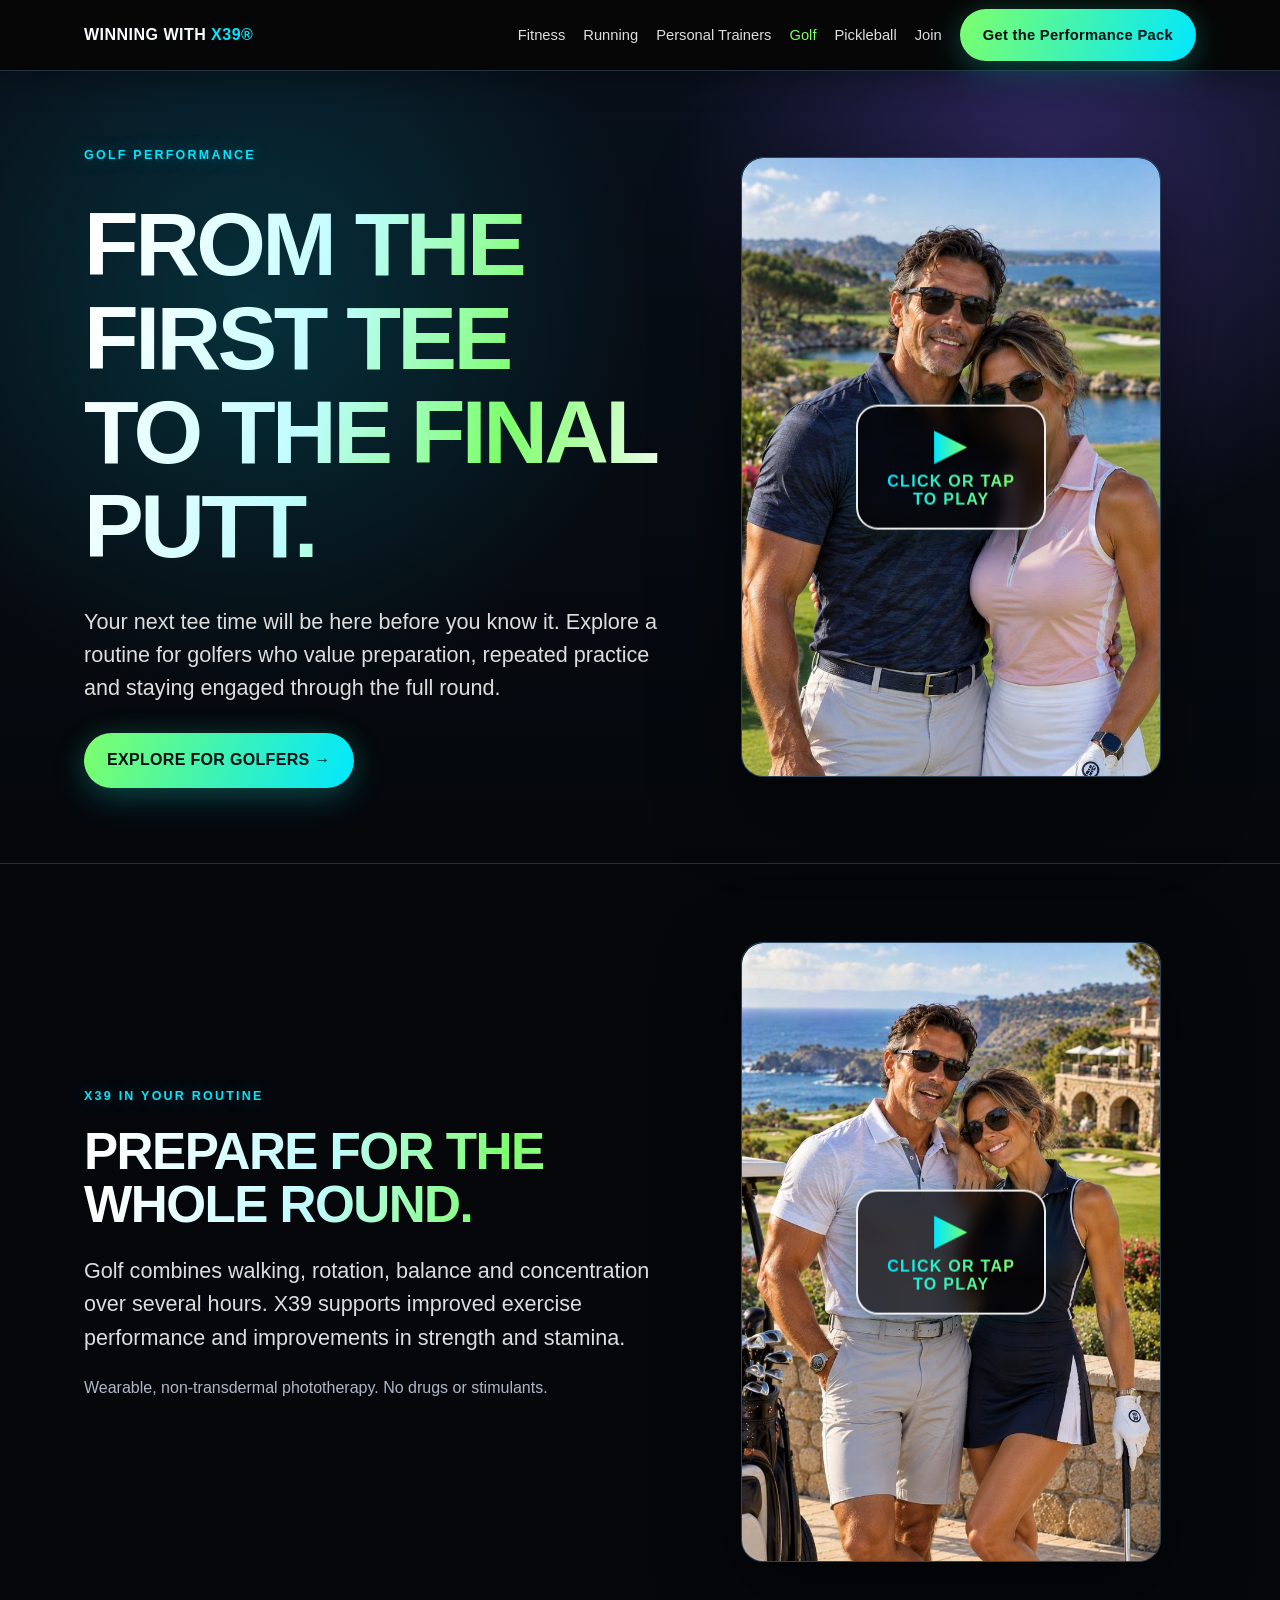
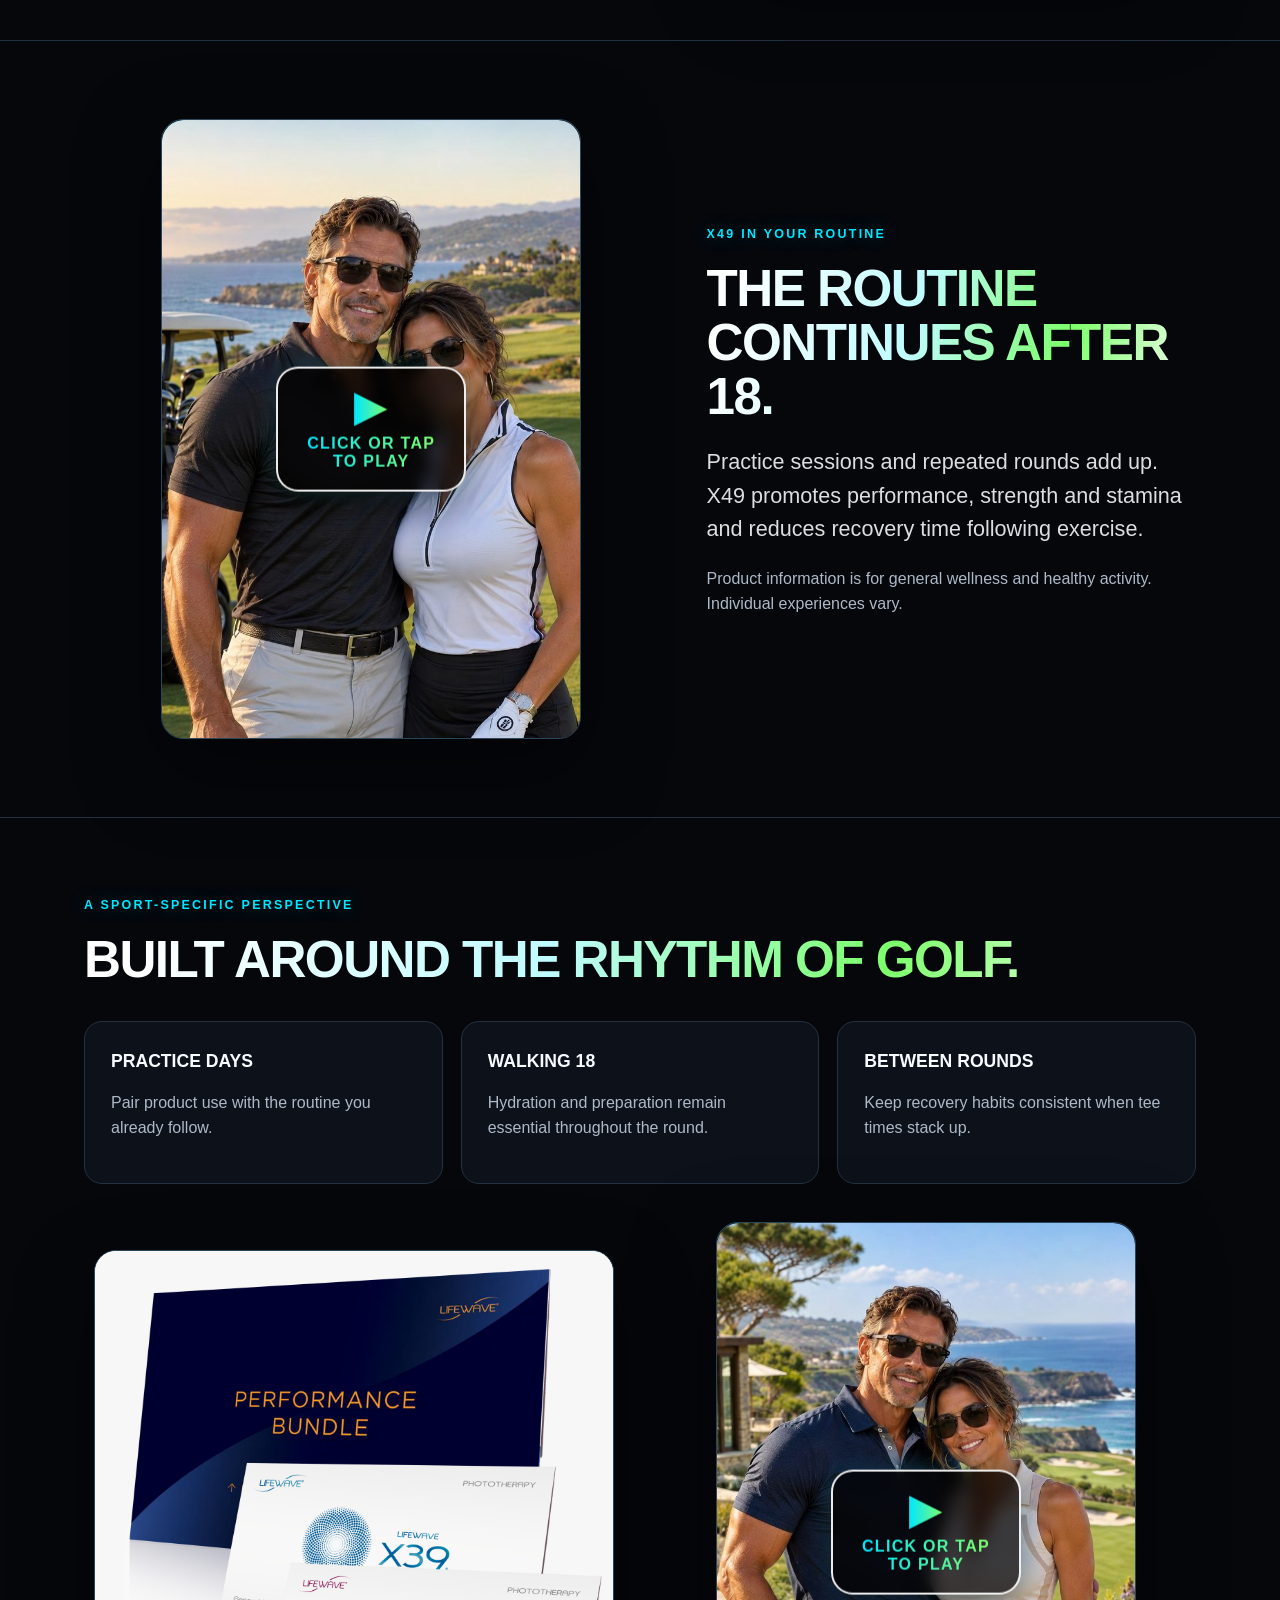
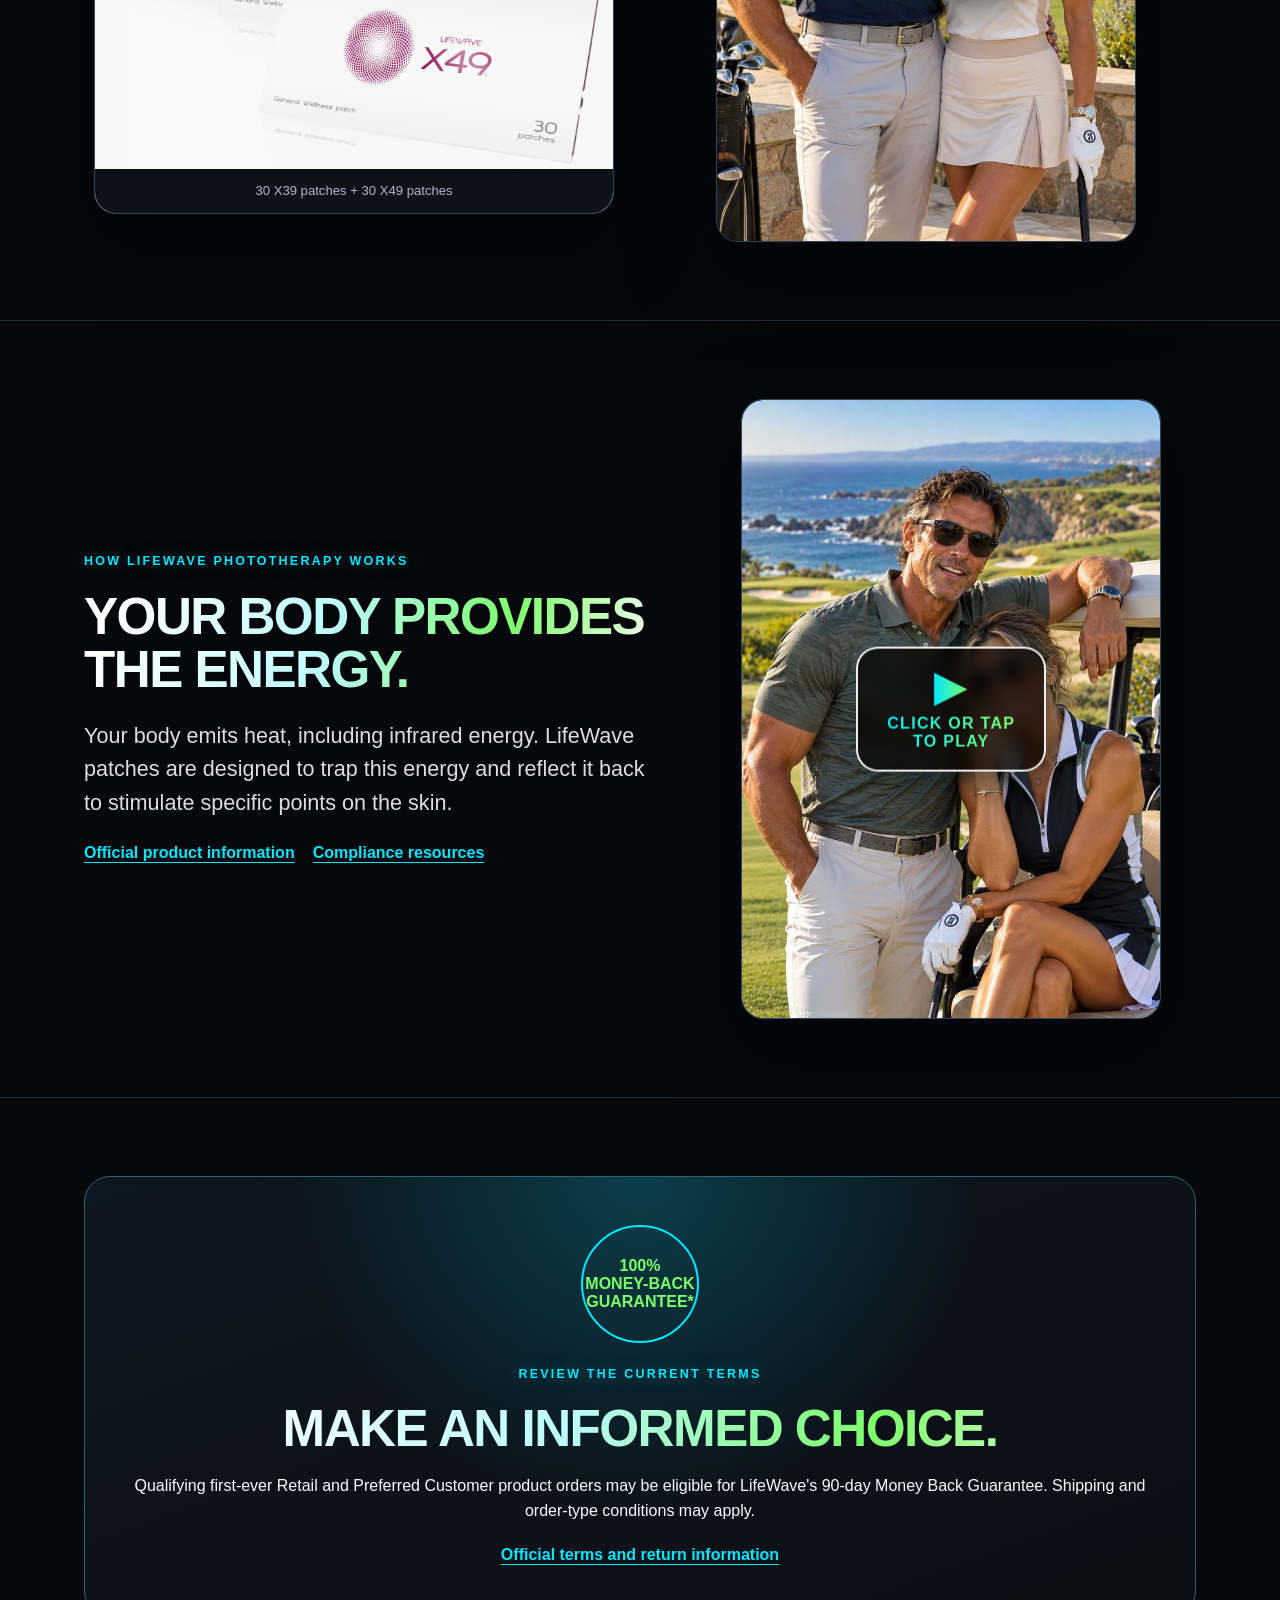
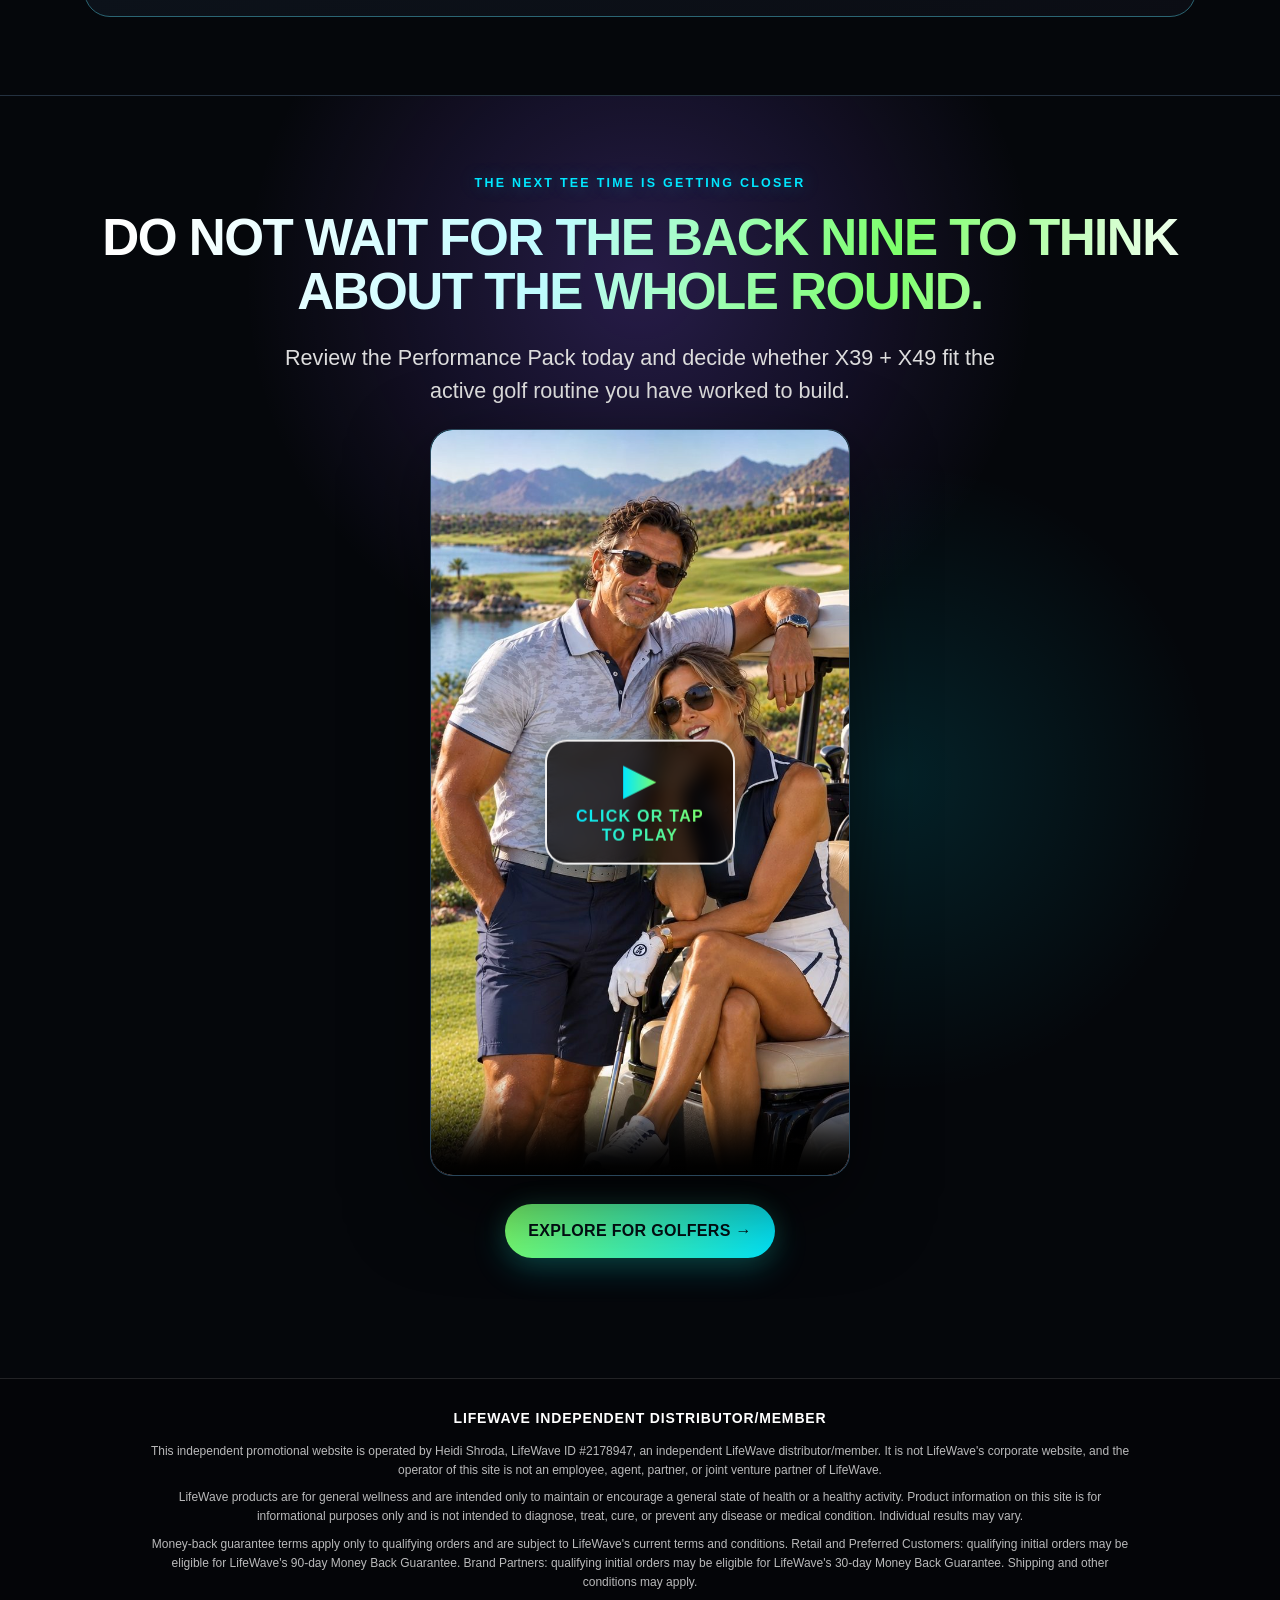
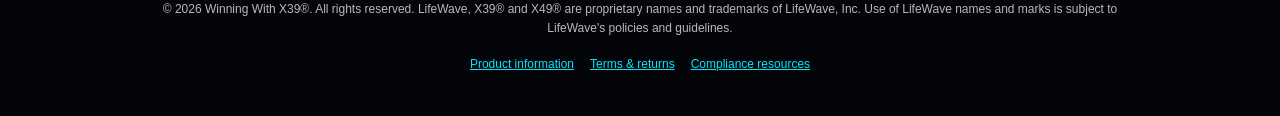
==== commit edbd8d27: "Strengthen website messaging and calls to action" ====
--- a/Golf.html
+++ b/Golf.html
@@ -26,7 +26,7 @@
     </nav></div></header>
 
 <main>
-<section class="hero"><div class="wrap hero-grid"><div><div class="eyebrow">Golf Performance</div><h1>FROM THE FIRST TEE<br>TO THE FINAL PUTT.</h1><p class="lead">For golfers who value an active routine, repeated practice and staying engaged through the full round.</p><div class="actions"><a class="btn" href="https://lifewave.com/2178947/store/product/111121-US-CP?featureProduct=true" target="_blank" rel="noopener">VIEW THE PERFORMANCE PACK →</a></div></div><div class="video"><video controls playsinline preload="none" poster="Golf1.jpg" aria-label="Golf 1 video"><source src="Golf1.mp4" type="video/mp4"><track src="captions/Golf1.vtt" kind="captions" srclang="en" label="English">Your browser does not support the video tag.</video></div></div></section>
+<section class="hero"><div class="wrap hero-grid"><div><div class="eyebrow">Golf Performance</div><h1>FROM THE FIRST TEE<br>TO THE FINAL PUTT.</h1><p class="lead">Your next tee time will be here before you know it. Explore a routine for golfers who value preparation, repeated practice and staying engaged through the full round.</p><div class="actions"><a class="btn" href="https://lifewave.com/2178947/store/product/111121-US-CP?featureProduct=true" target="_blank" rel="noopener">EXPLORE FOR GOLFERS →</a></div></div><div class="video"><video controls playsinline preload="none" poster="Golf1.jpg" aria-label="Golf 1 video"><source src="Golf1.mp4" type="video/mp4"><track src="captions/Golf1.vtt" kind="captions" srclang="en" label="English">Your browser does not support the video tag.</video></div></div></section>
 
 <section class="section"><div class="wrap split"><div><div class="eyebrow">X39 in your routine</div><h2>PREPARE FOR THE WHOLE ROUND.</h2><p class="lead">Golf combines walking, rotation, balance and concentration over several hours. X39 supports improved exercise performance and improvements in strength and stamina.</p><p class="muted">Wearable, non-transdermal phototherapy. No drugs or stimulants.</p></div><div class="video"><video controls playsinline preload="none" poster="Golf1b.jpg" aria-label="Golf 1b video"><source src="Golf1b.mp4" type="video/mp4"><track src="captions/Golf1b.vtt" kind="captions" srclang="en" label="English">Your browser does not support the video tag.</video></div></div></section>
 
@@ -38,7 +38,7 @@
 
 <section class="section"><div class="wrap"><div class="guarantee"><div class="seal">100%<br>MONEY-BACK<br>GUARANTEE*</div><div class="eyebrow">Review the current terms</div><h2>MAKE AN INFORMED CHOICE.</h2><p>Qualifying first-ever Retail and Preferred Customer product orders may be eligible for LifeWave's 90-day Money Back Guarantee. Shipping and order-type conditions may apply.</p><div class="source-links centered"><a href="https://www.lifewave.com/lifewaveinc/home/terms-of-use" target="_blank" rel="noopener">Official terms and return information</a></div></div></div></section>
 
-<section class="section final"><div class="wrap"><div class="eyebrow">Discover something different</div><h2>YOUR NEXT ROUND IS COMING.</h2><p class="lead centered-copy">Review the Performance Pack and decide whether X39 + X49 fit the active golf routine you have built.</p><div class="video wide"><video controls playsinline preload="none" poster="Golf5.jpg" aria-label="Golf 5 video"><source src="Golf5.mp4" type="video/mp4"><track src="captions/Golf5.vtt" kind="captions" srclang="en" label="English">Your browser does not support the video tag.</video></div><div class="actions centered"><a class="btn" href="https://lifewave.com/2178947/store/product/111121-US-CP?featureProduct=true" target="_blank" rel="noopener">VIEW X39 + X49 →</a></div></div></section>
+<section class="section final"><div class="wrap"><div class="eyebrow">The next tee time is getting closer</div><h2>DO NOT WAIT FOR THE BACK NINE TO THINK ABOUT THE WHOLE ROUND.</h2><p class="lead centered-copy">Review the Performance Pack today and decide whether X39 + X49 fit the active golf routine you have worked to build.</p><div class="video wide"><video controls playsinline preload="none" poster="Golf5.jpg" aria-label="Golf 5 video"><source src="Golf5.mp4" type="video/mp4"><track src="captions/Golf5.vtt" kind="captions" srclang="en" label="English">Your browser does not support the video tag.</video></div><div class="actions centered"><a class="btn" href="https://lifewave.com/2178947/store/product/111121-US-CP?featureProduct=true" target="_blank" rel="noopener">EXPLORE FOR GOLFERS →</a></div></div></section>
 </main>
 <footer class="compliance-footer">
   <div class="independent">LifeWave Independent Distributor/Member</div>
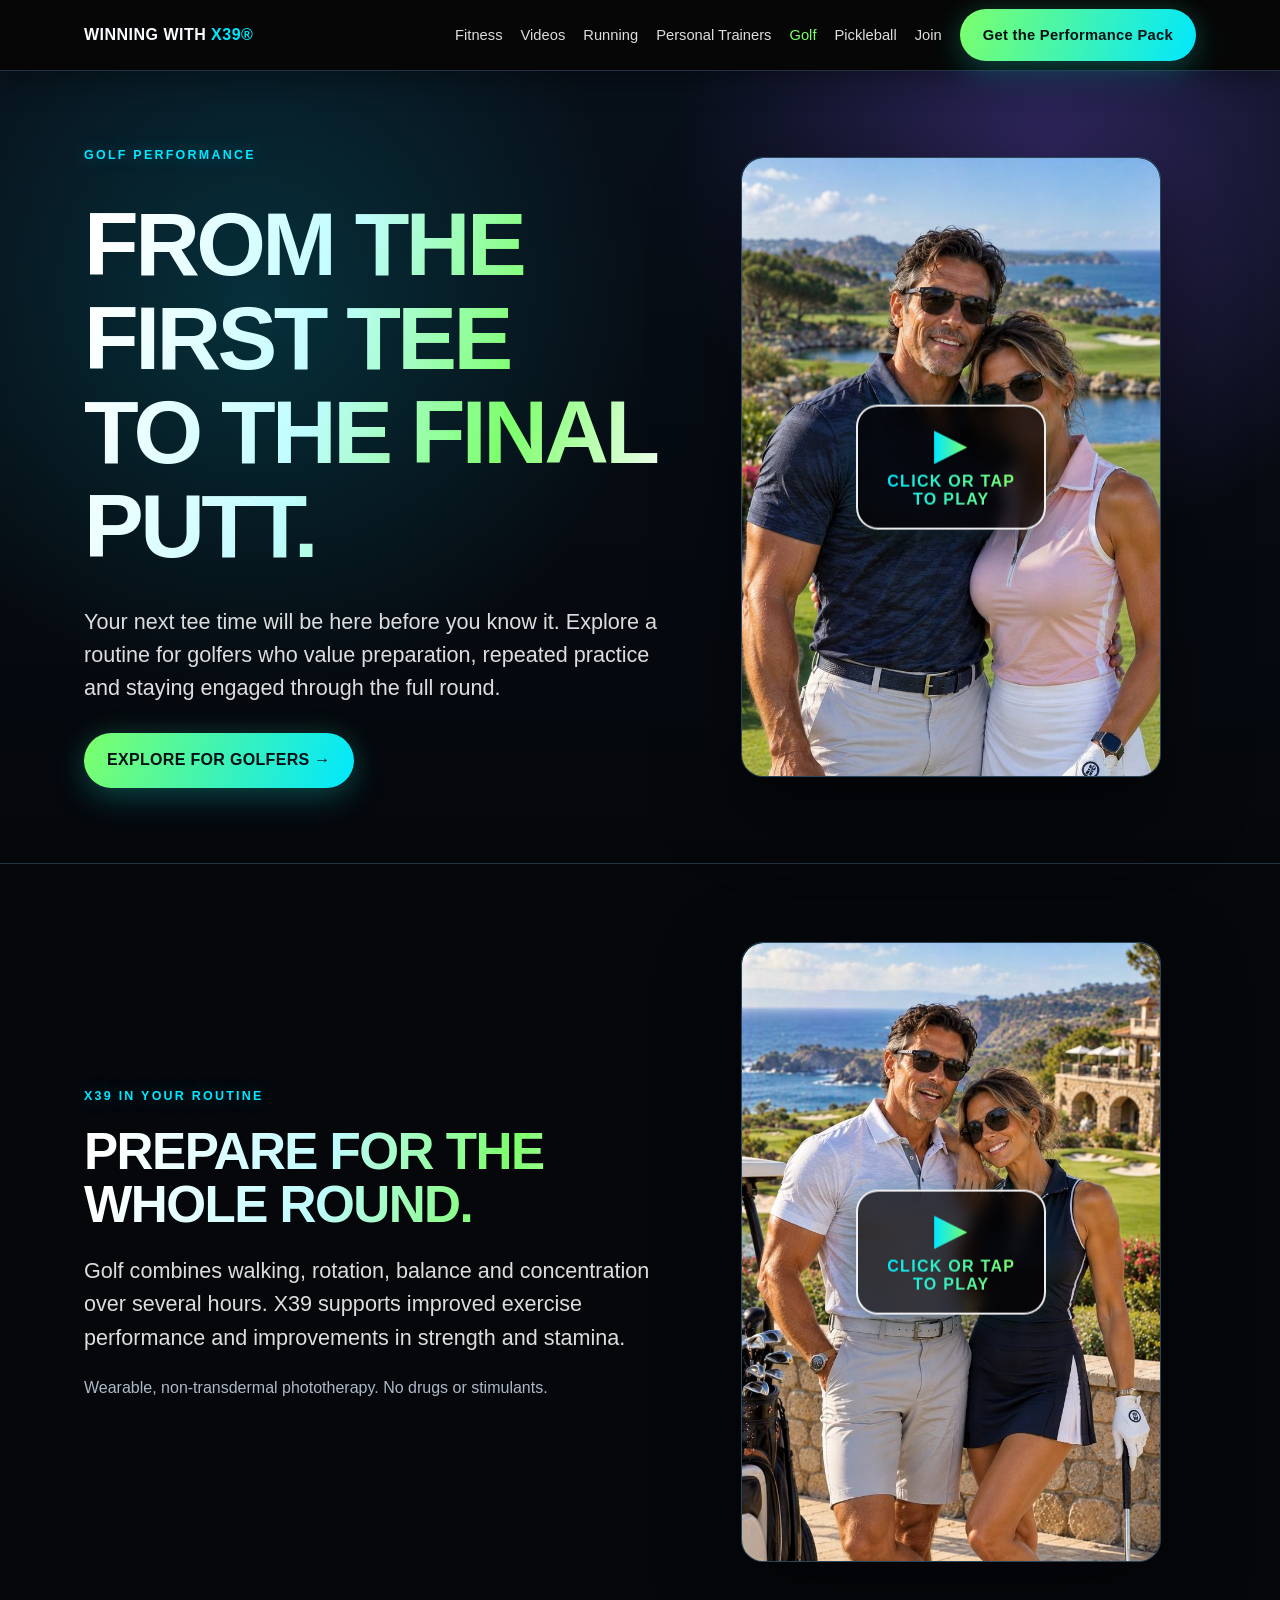
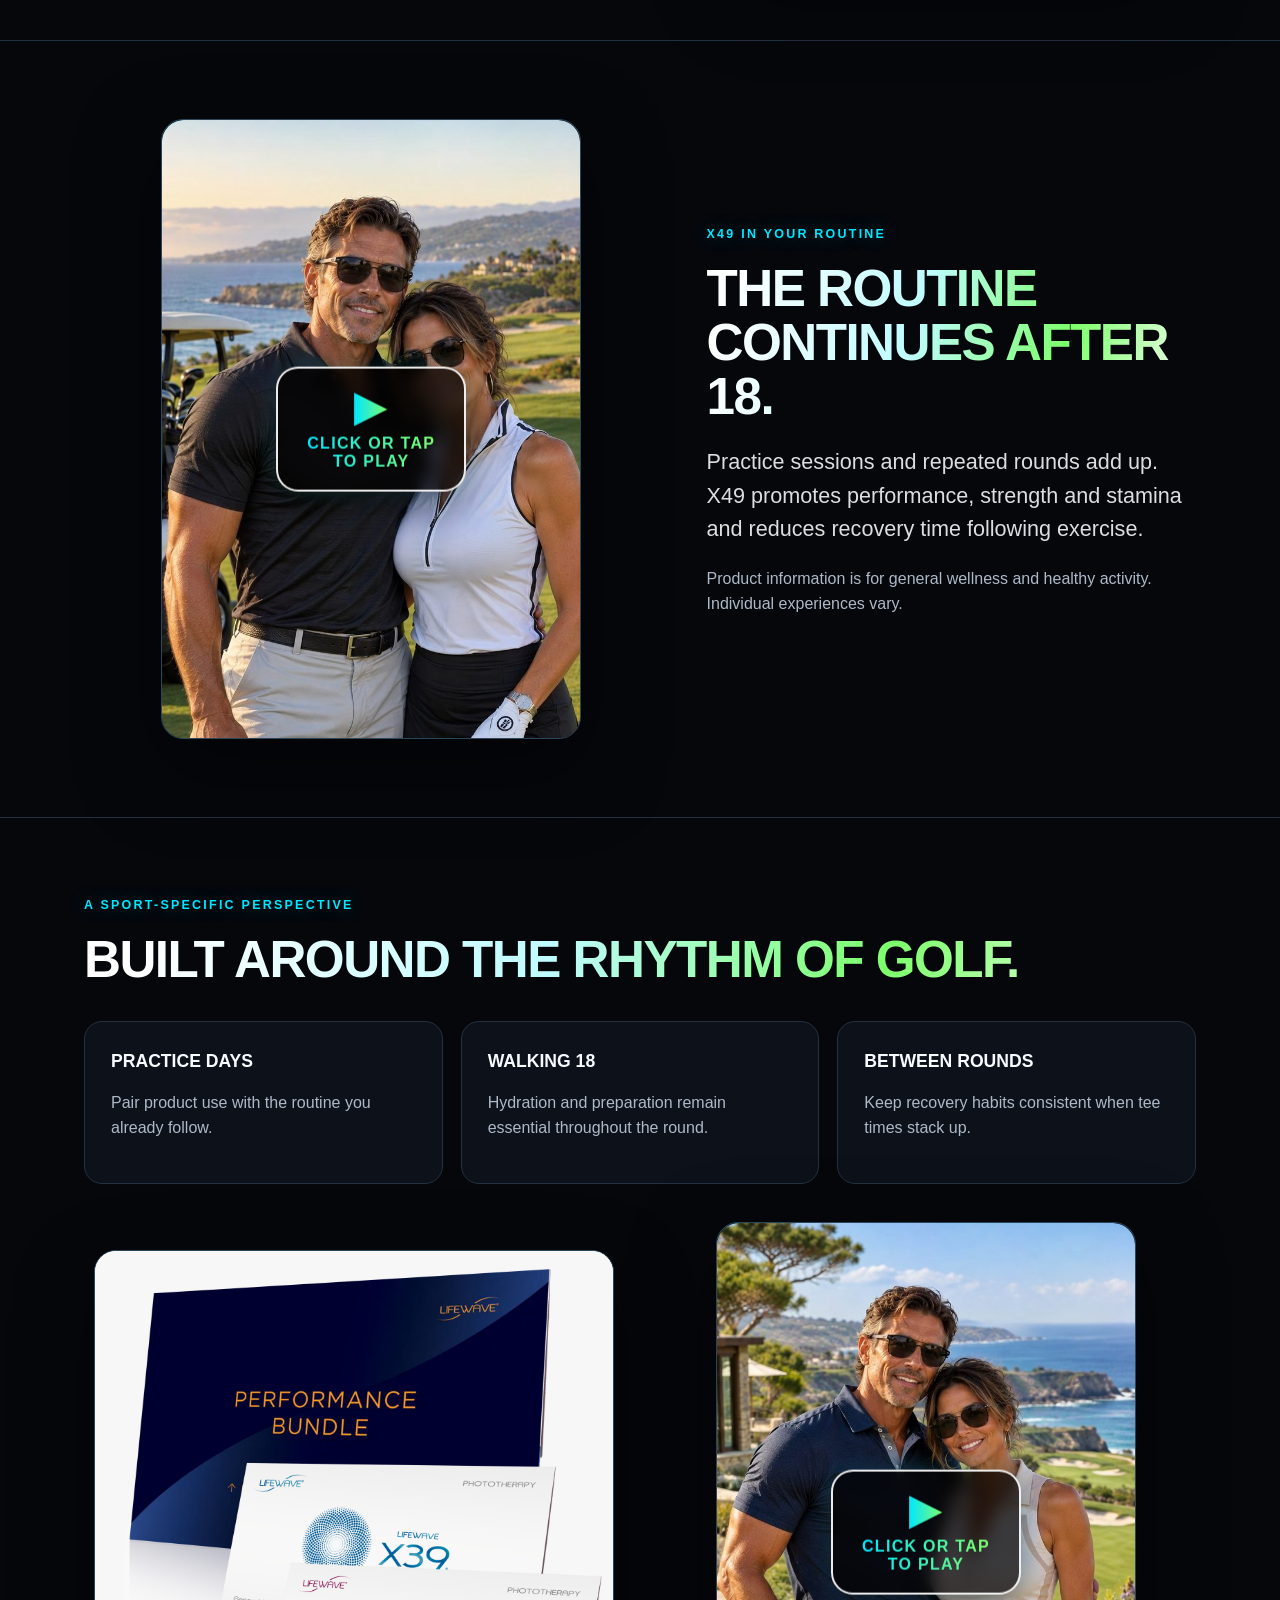
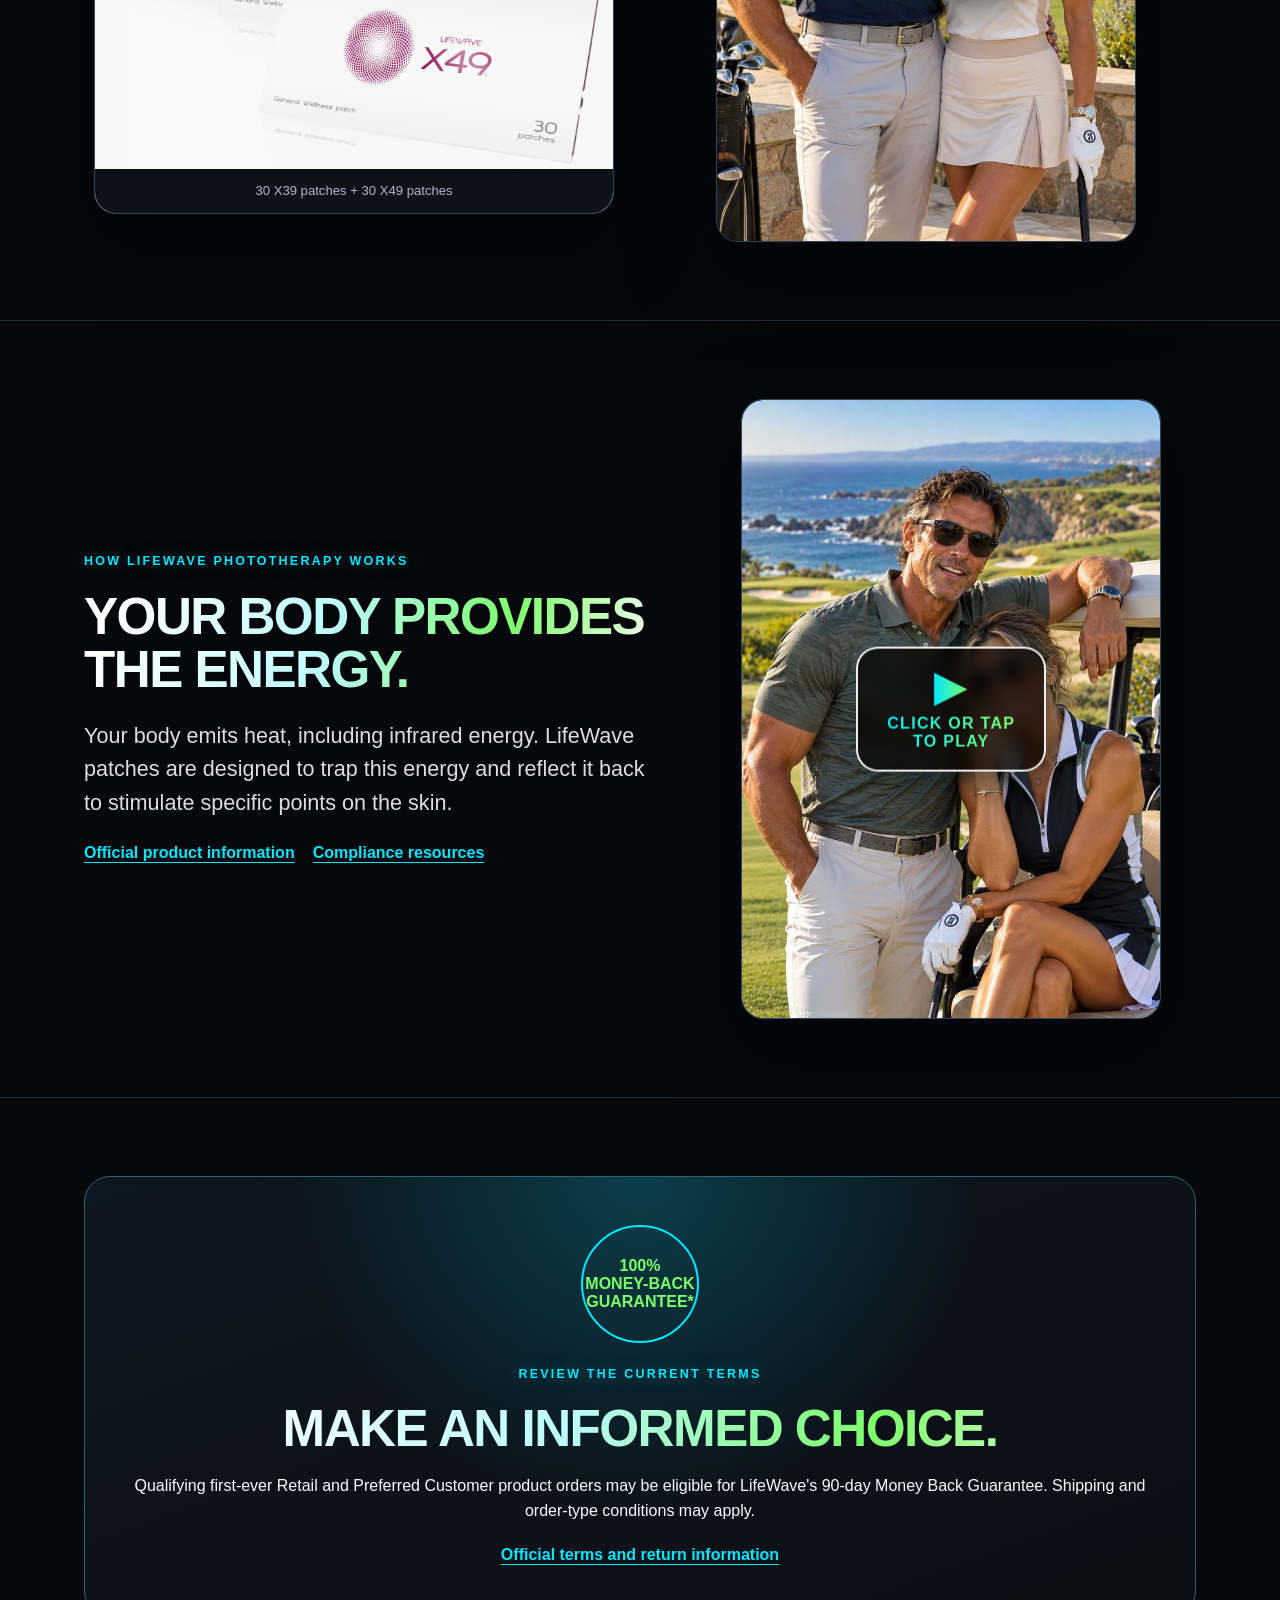
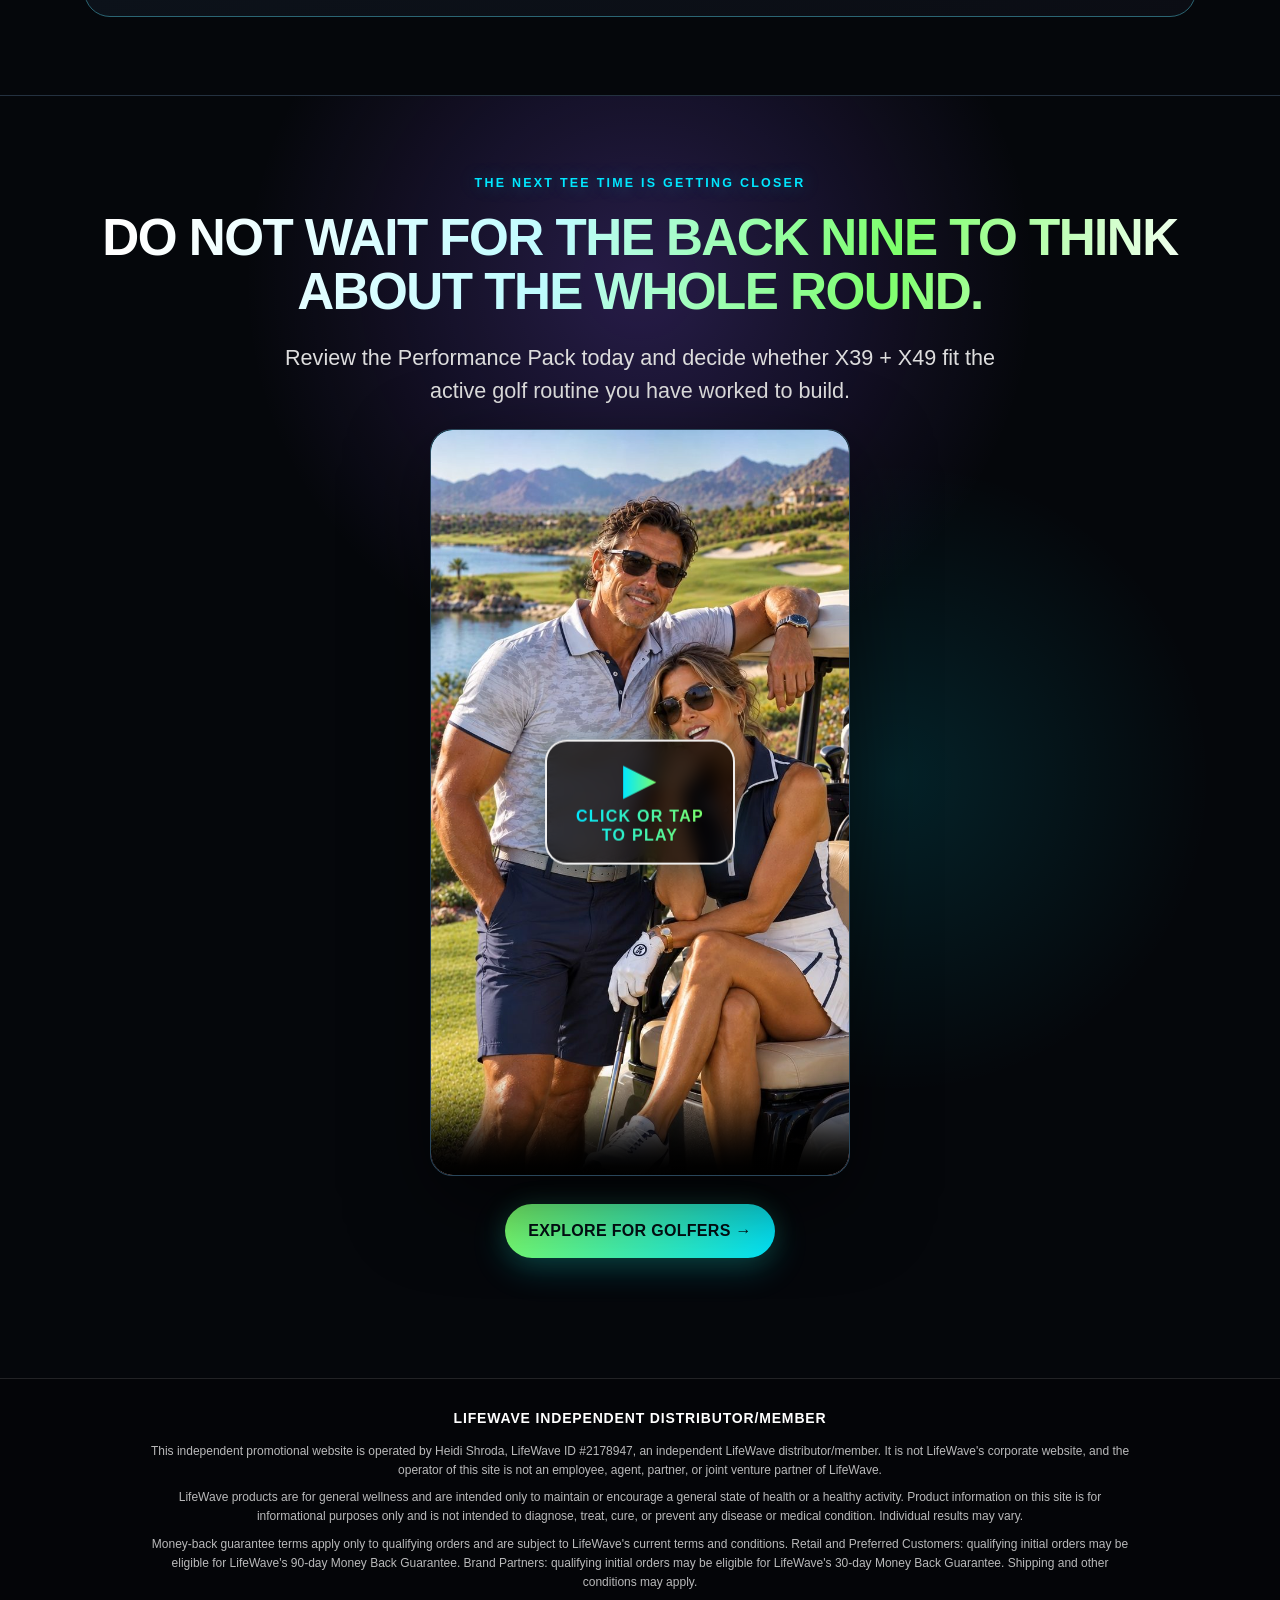
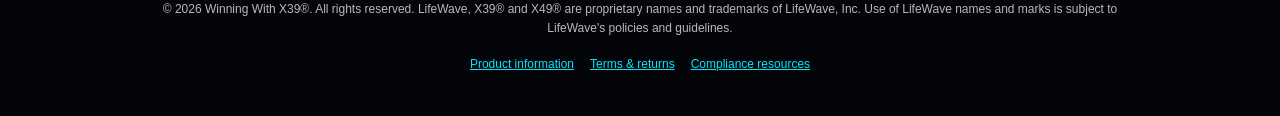
==== commit a4b46ed7: "Add detailed LifeWave product education section" ====
--- a/Golf.html
+++ b/Golf.html
@@ -17,6 +17,7 @@
 <script src="assets/js/main.js" defer></script></head><body>
 <header class="topbar"><div class="wrap nav"><a class="brand" href="index.html" aria-label="Winning With X39 home">WINNING WITH <span>X39®</span></a><button class="nav-toggle" type="button" aria-label="Open navigation" aria-controls="site-navigation" aria-expanded="false"><span aria-hidden="true"></span><span aria-hidden="true"></span><span aria-hidden="true"></span></button><nav class="navlinks" id="site-navigation" aria-label="Primary navigation">
       <a href="index.html#discover">Fitness</a>
+      <a href="index.html#product-videos">Videos</a>
       <a href="Running.html">Running</a>
       <a href="PersonalTrainer.html">Personal Trainers</a>
       <a href="Golf.html" aria-current="page">Golf</a>
--- a/assets/css/styles.css
+++ b/assets/css/styles.css
@@ -265,11 +265,53 @@
 .audience-cards { grid-template-columns:repeat(2,1fr); }
 .sport-media-row { display:grid; grid-template-columns:1fr 1fr; gap:32px; align-items:center; margin-top:38px; }
 .compact-steps { grid-template-columns:1fr; margin-top:24px; }
+.product-education { background:#080c12; }
+.product-library { display:grid; gap:72px; margin-top:46px; }
+.product-resource {
+  display:grid;
+  grid-template-columns:minmax(0,.82fr) minmax(0,1.18fr);
+  gap:48px;
+  align-items:center;
+  padding-top:48px;
+  border-top:1px solid var(--line);
+}
+.product-resource:first-child { border-top-color:#236d92; }
+.product-resource.product-x49 { border-top-color:#8f3158; }
+.product-resource.reverse { grid-template-columns:minmax(0,1.18fr) minmax(0,.82fr); }
+.product-resource.reverse .product-copy { order:2; }
+.product-resource.reverse .product-media { order:1; }
+.product-copy h3 { margin:.35em 0 .65em; font-size:2rem; }
+.product-points { margin:22px 0 0; padding-left:20px; color:var(--muted); }
+.product-points li { margin:8px 0; }
+.product-video,
+.video.product-video {
+  width:100%;
+  max-width:none;
+  max-height:none;
+  aspect-ratio:16 / 9 !important;
+  border-radius:8px;
+}
+.product-video video,
+.video.product-video video {
+  width:100% !important;
+  height:100% !important;
+  aspect-ratio:16 / 9 !important;
+  object-fit:contain;
+}
+.media-note { margin:12px 0 0; color:var(--muted); font-size:.88rem; text-align:center; }
+.document-link { border-color:#3d7085; }
+.product-resource-note { max-width:900px; margin:40px auto 0; text-align:center; }
 .compliance-footer .resource-links { margin-top:16px; }
 .compliance-footer .resource-links a { color:var(--electric); margin:0 8px; }
 @media (max-width:800px) {
   .audience-cards,
-  .sport-media-row { grid-template-columns:1fr; }
+  .sport-media-row,
+  .product-resource { grid-template-columns:1fr; }
+  .product-resource.reverse { grid-template-columns:1fr; }
+  .product-resource { gap:28px; padding-top:38px; }
+  .product-resource.reverse .product-copy,
+  .product-resource.reverse .product-media { order:initial; }
+  .product-copy h3 { font-size:1.7rem; }
 }
 @media (prefers-reduced-motion:reduce) {
   html { scroll-behavior:auto; }
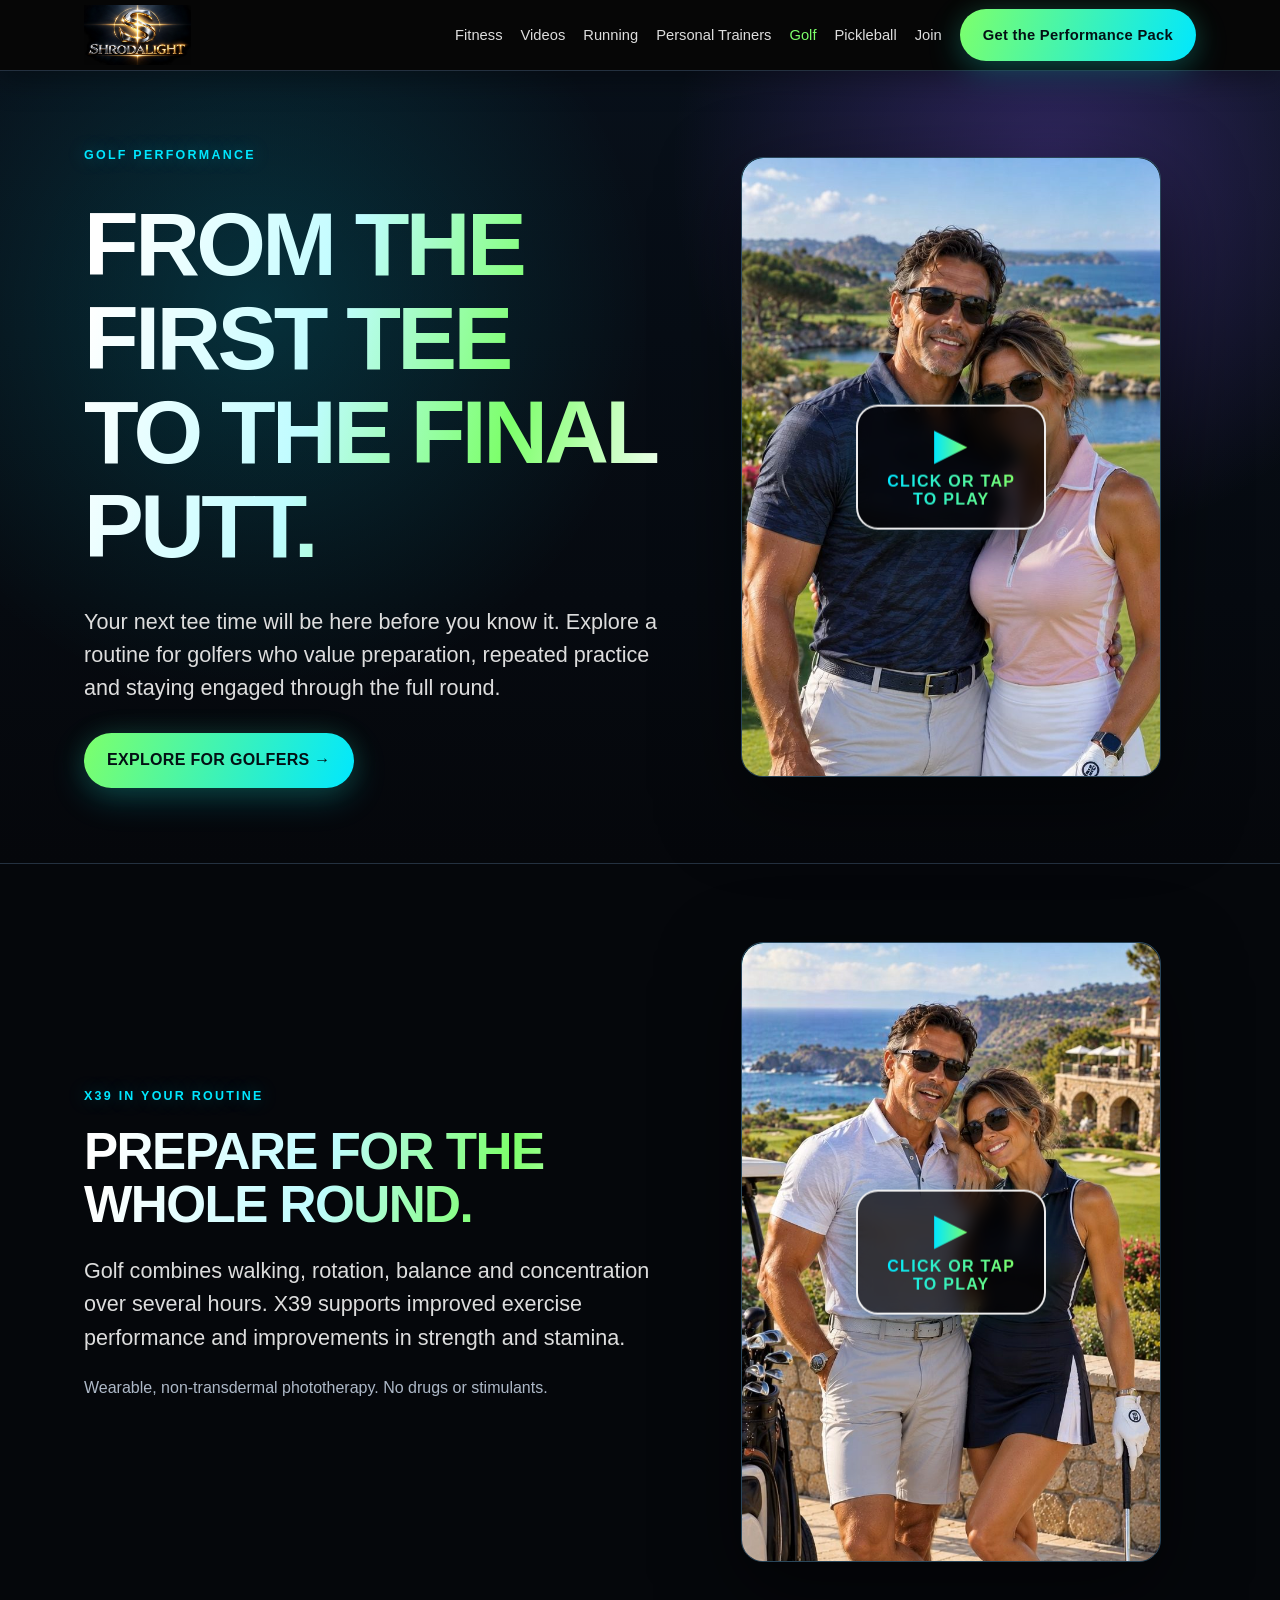
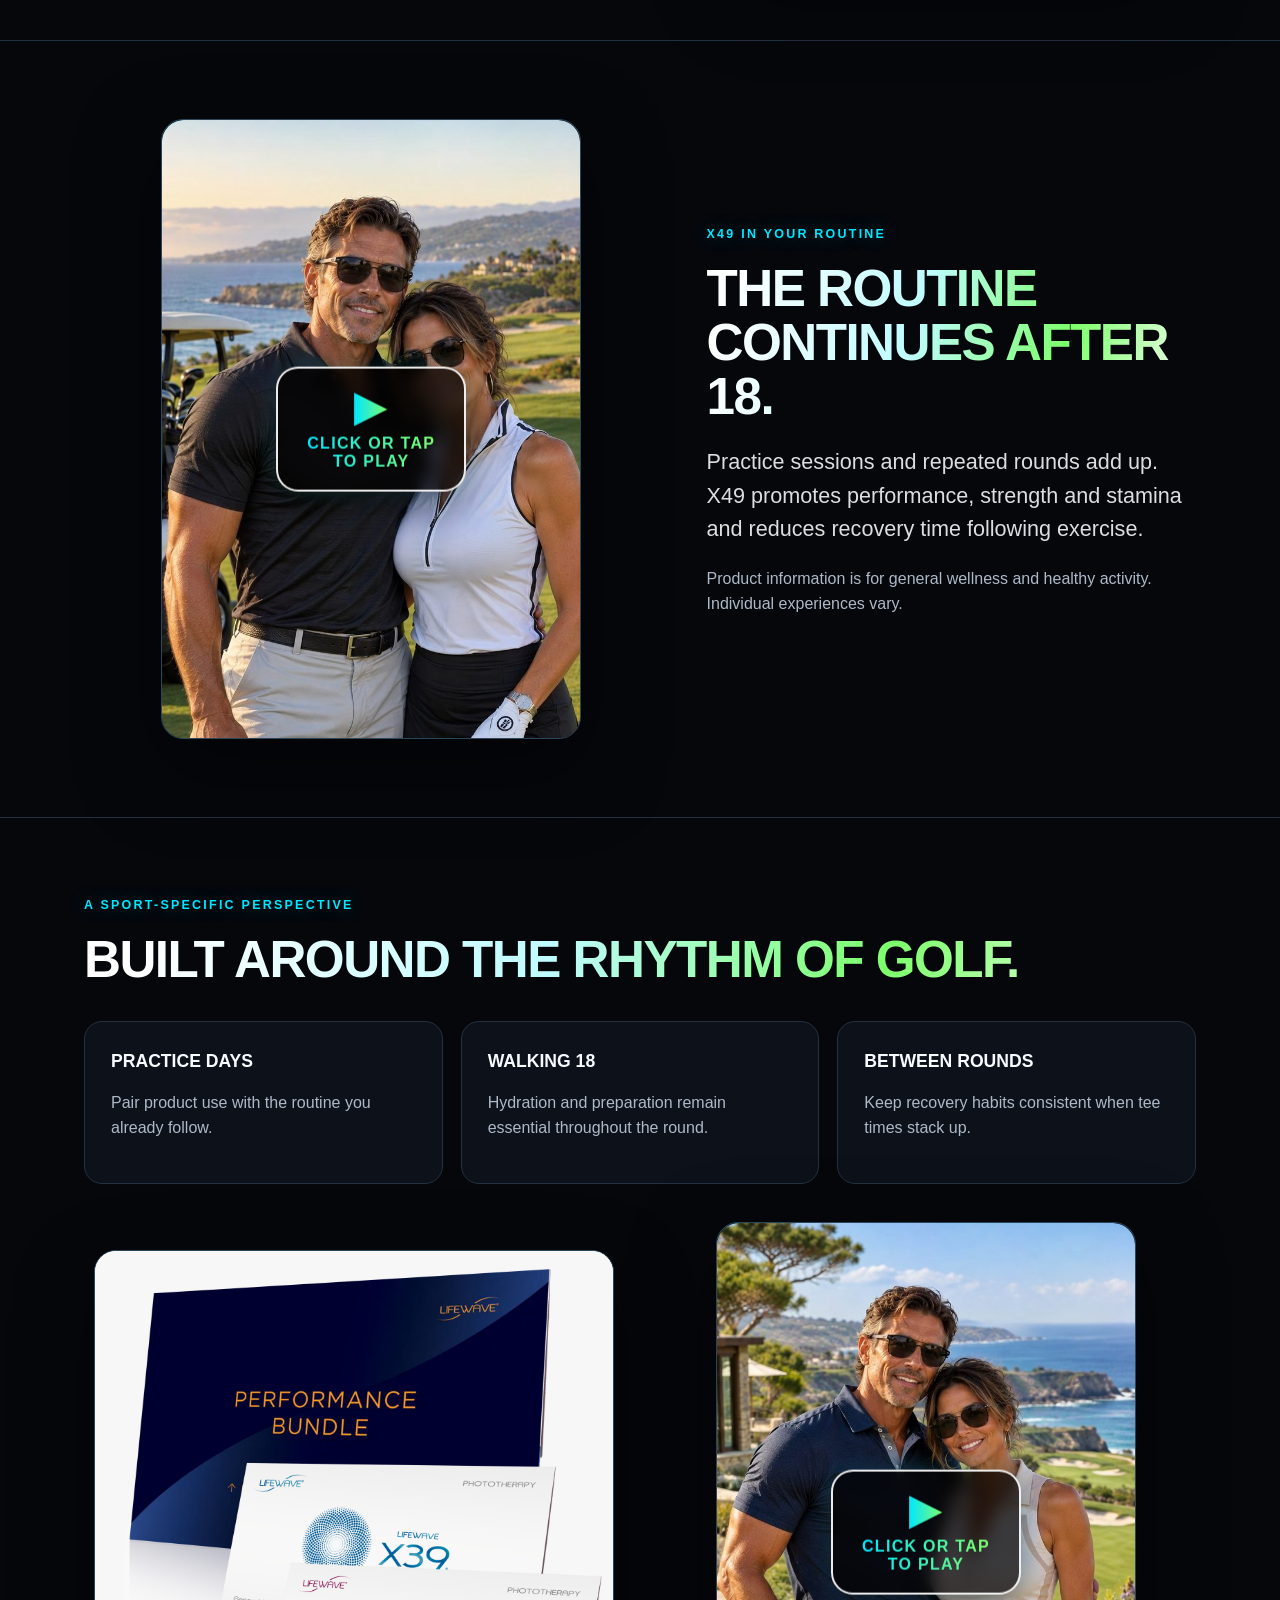
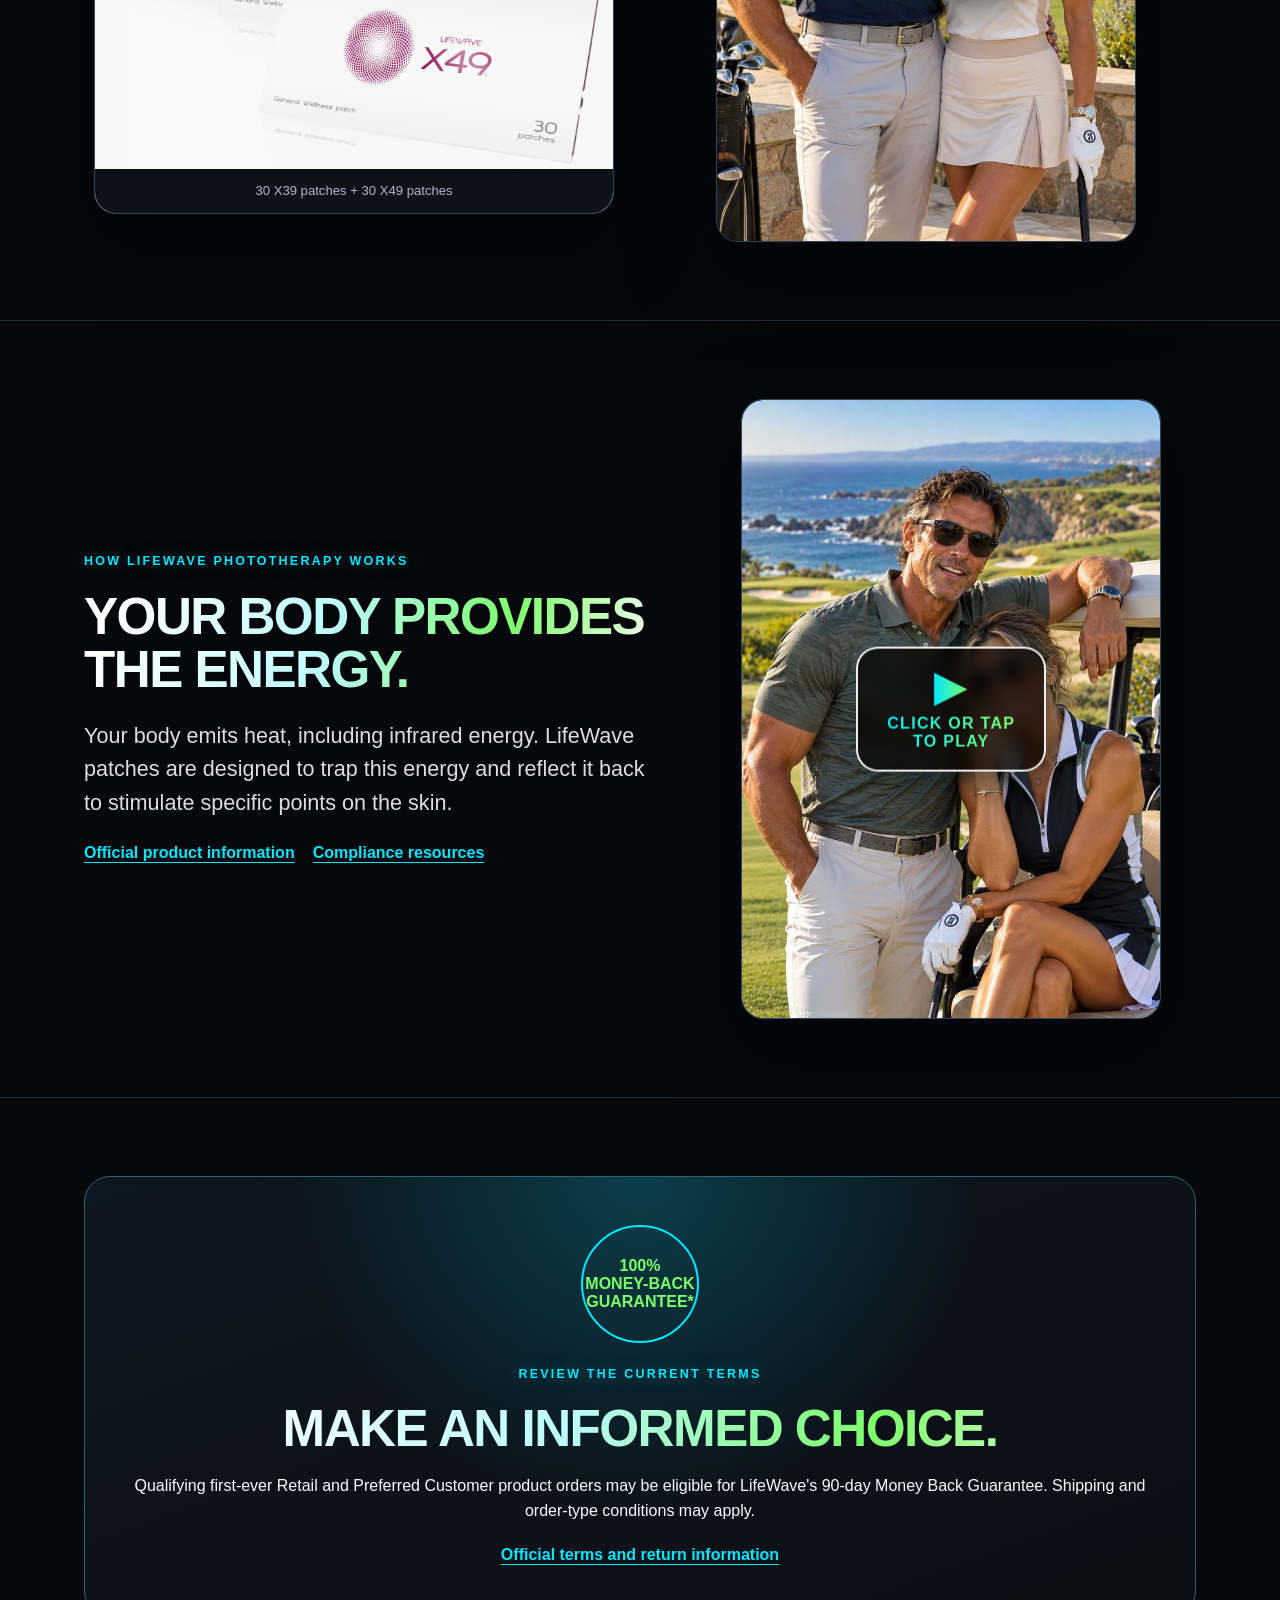
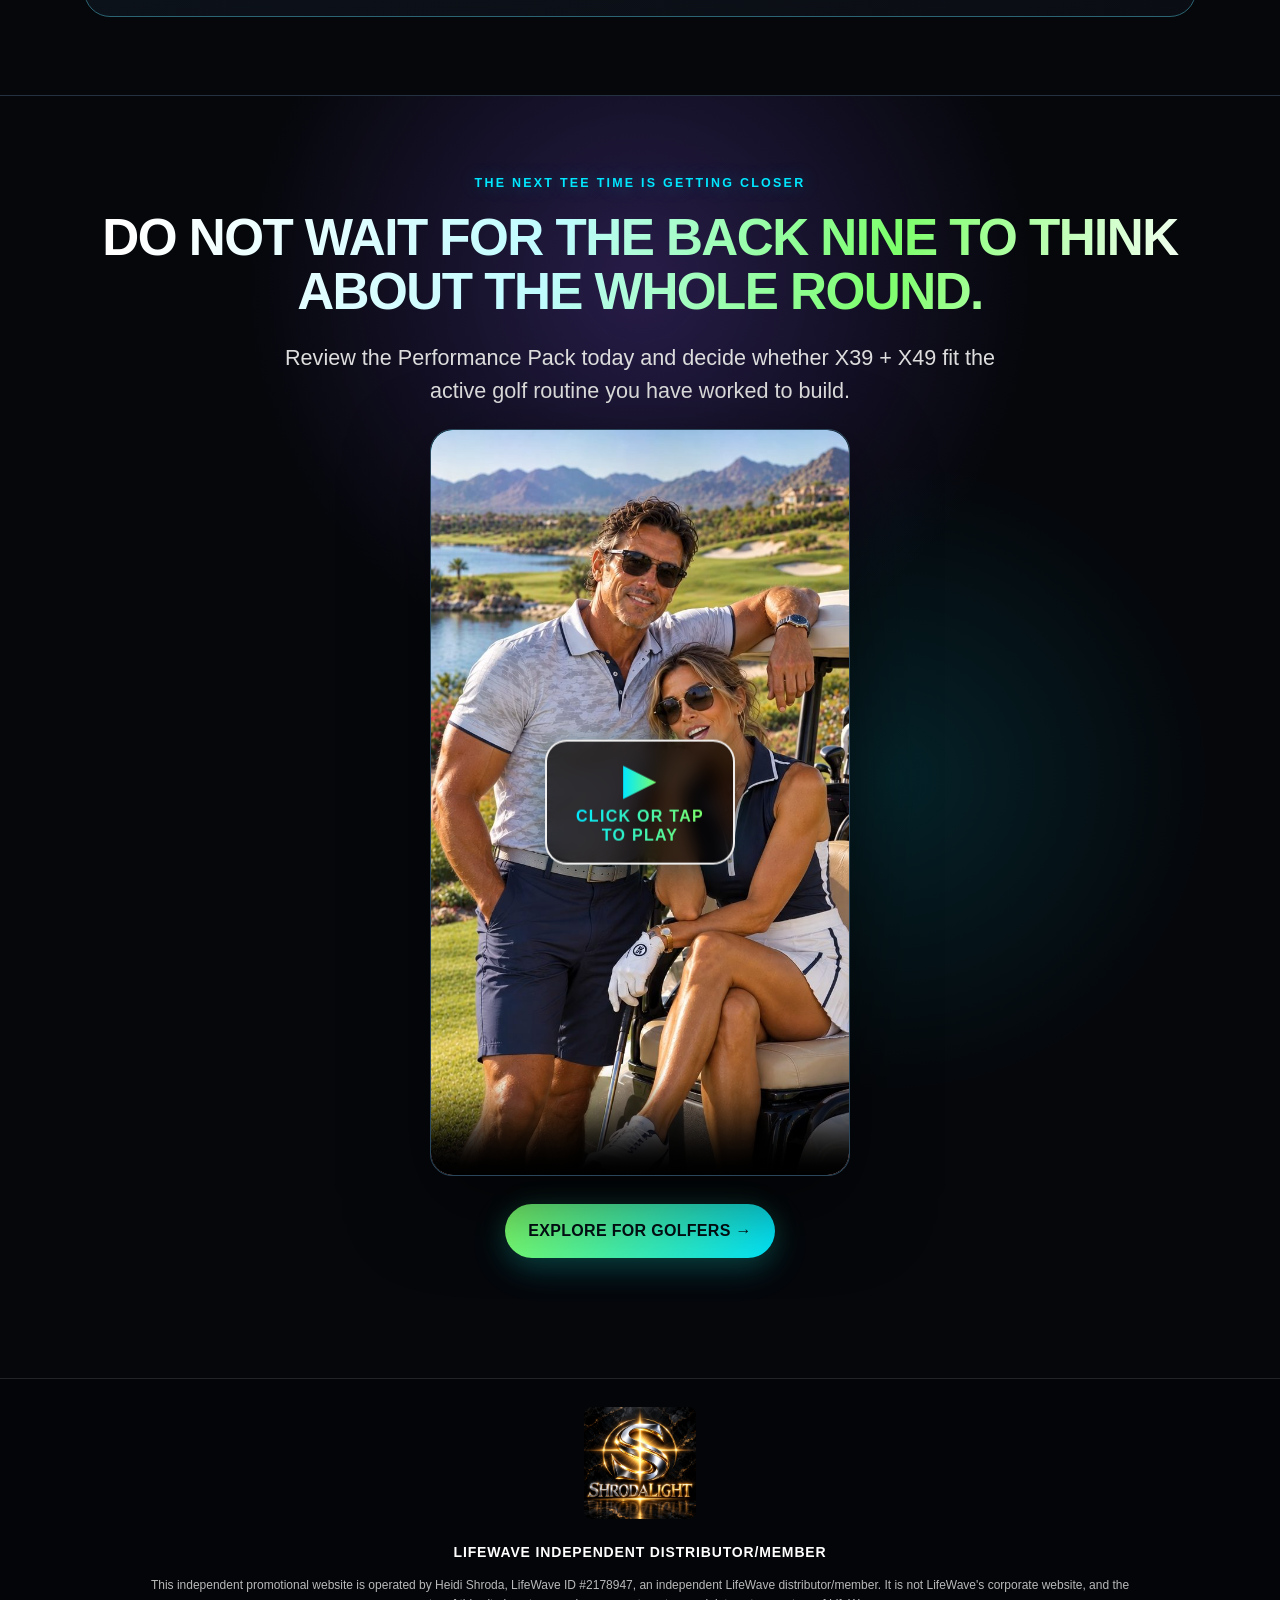
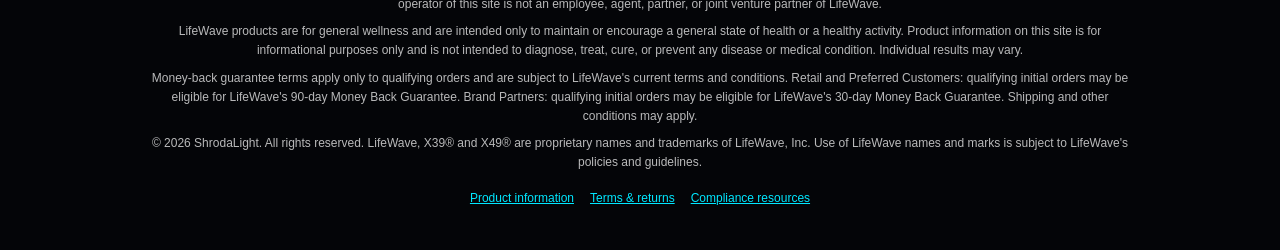
==== commit 26db7e0f: "Rebrand website as ShrodaLight" ====
--- a/Golf.html
+++ b/Golf.html
@@ -1,21 +1,21 @@
 <!DOCTYPE html><html lang="en"><head><meta charset="UTF-8"><meta name="viewport" content="width=device-width,initial-scale=1">
-<title>X39 + X49 for Golfers | Winning With X39®</title>
+<title>X39 + X49 for Golfers | ShrodaLight</title>
 <meta name="description" content="Explore LifeWave X39 and X49 for golfers focused on exercise performance, strength, stamina and an active lifestyle.">
 <link rel="canonical" href="https://www.shrodalight.com/Golf.html">
-<link rel="icon" href="assets/favicon.svg" type="image/svg+xml">
+<link rel="icon" href="Logo1x1.png" type="image/png">
 <meta property="og:type" content="website">
-<meta property="og:site_name" content="Winning With X39">
-<meta property="og:title" content="X39 + X49 for Golfers | Winning With X39®">
+<meta property="og:site_name" content="ShrodaLight">
+<meta property="og:title" content="X39 + X49 for Golfers | ShrodaLight">
 <meta property="og:description" content="Explore LifeWave X39 and X49 for golfers focused on exercise performance, strength, stamina and an active lifestyle.">
 <meta property="og:url" content="https://www.shrodalight.com/Golf.html">
 <meta property="og:image" content="https://www.shrodalight.com/Golf1.jpg">
 <meta name="twitter:card" content="summary_large_image">
-<meta name="twitter:title" content="X39 + X49 for Golfers | Winning With X39®">
+<meta name="twitter:title" content="X39 + X49 for Golfers | ShrodaLight">
 <meta name="twitter:description" content="Explore LifeWave X39 and X49 for golfers focused on exercise performance, strength, stamina and an active lifestyle.">
 <meta name="twitter:image" content="https://www.shrodalight.com/Golf1.jpg">
-<script type="application/ld+json">{"@context":"https://schema.org","@type":"WebPage","name":"X39 + X49 for Golfers | Winning With X39®","description":"Explore LifeWave X39 and X49 for golfers focused on exercise performance, strength, stamina and an active lifestyle.","url":"https://www.shrodalight.com/Golf.html","isPartOf":{"@type":"WebSite","name":"Winning With X39","url":"https://www.shrodalight.com/"}}</script><link rel="stylesheet" href="assets/css/styles.css">
+<script type="application/ld+json">{"@context":"https://schema.org","@type":"WebPage","name":"X39 + X49 for Golfers | ShrodaLight","description":"Explore LifeWave X39 and X49 for golfers focused on exercise performance, strength, stamina and an active lifestyle.","url":"https://www.shrodalight.com/Golf.html","isPartOf":{"@type":"WebSite","name":"ShrodaLight","url":"https://www.shrodalight.com/","logo":"https://www.shrodalight.com/Logo1x1.png"}}</script><link rel="stylesheet" href="assets/css/styles.css">
 <script src="assets/js/main.js" defer></script></head><body>
-<header class="topbar"><div class="wrap nav"><a class="brand" href="index.html" aria-label="Winning With X39 home">WINNING WITH <span>X39®</span></a><button class="nav-toggle" type="button" aria-label="Open navigation" aria-controls="site-navigation" aria-expanded="false"><span aria-hidden="true"></span><span aria-hidden="true"></span><span aria-hidden="true"></span></button><nav class="navlinks" id="site-navigation" aria-label="Primary navigation">
+<header class="topbar"><div class="wrap nav"><a class="brand" href="index.html" aria-label="ShrodaLight home"><img class="brand-logo" src="LogoWide.png" alt="ShrodaLight" width="1672" height="940"></a><button class="nav-toggle" type="button" aria-label="Open navigation" aria-controls="site-navigation" aria-expanded="false"><span aria-hidden="true"></span><span aria-hidden="true"></span><span aria-hidden="true"></span></button><nav class="navlinks" id="site-navigation" aria-label="Primary navigation">
       <a href="index.html#discover">Fitness</a>
       <a href="index.html#product-videos">Videos</a>
       <a href="Running.html">Running</a>
@@ -42,11 +42,12 @@
 <section class="section final"><div class="wrap"><div class="eyebrow">The next tee time is getting closer</div><h2>DO NOT WAIT FOR THE BACK NINE TO THINK ABOUT THE WHOLE ROUND.</h2><p class="lead centered-copy">Review the Performance Pack today and decide whether X39 + X49 fit the active golf routine you have worked to build.</p><div class="video wide"><video controls playsinline preload="none" poster="Golf5.jpg" aria-label="Golf 5 video"><source src="Golf5.mp4" type="video/mp4"><track src="captions/Golf5.vtt" kind="captions" srclang="en" label="English">Your browser does not support the video tag.</video></div><div class="actions centered"><a class="btn" href="https://lifewave.com/2178947/store/product/111121-US-CP?featureProduct=true" target="_blank" rel="noopener">EXPLORE FOR GOLFERS →</a></div></div></section>
 </main>
 <footer class="compliance-footer">
+  <a class="footer-brand" href="index.html" aria-label="ShrodaLight home"><img src="Logo1x1.png" alt="ShrodaLight" width="1254" height="1254" loading="lazy"></a>
   <div class="independent">LifeWave Independent Distributor/Member</div>
   <p>This independent promotional website is operated by Heidi Shroda, LifeWave ID #2178947, an independent LifeWave distributor/member. It is not LifeWave's corporate website, and the operator of this site is not an employee, agent, partner, or joint venture partner of LifeWave.</p>
   <p>LifeWave products are for general wellness and are intended only to maintain or encourage a general state of health or a healthy activity. Product information on this site is for informational purposes only and is not intended to diagnose, treat, cure, or prevent any disease or medical condition. Individual results may vary.</p>
   <p>Money-back guarantee terms apply only to qualifying orders and are subject to LifeWave's current terms and conditions. Retail and Preferred Customers: qualifying initial orders may be eligible for LifeWave's 90-day Money Back Guarantee. Brand Partners: qualifying initial orders may be eligible for LifeWave's 30-day Money Back Guarantee. Shipping and other conditions may apply.</p>
-  <p>© 2026 Winning With X39®. All rights reserved. LifeWave, X39® and X49® are proprietary names and trademarks of LifeWave, Inc. Use of LifeWave names and marks is subject to LifeWave's policies and guidelines.</p>
+  <p>© 2026 ShrodaLight. All rights reserved. LifeWave, X39® and X49® are proprietary names and trademarks of LifeWave, Inc. Use of LifeWave names and marks is subject to LifeWave's policies and guidelines.</p>
   <p class="resource-links"><a href="https://lifewave.com/2178947/store/product/111121-US-CP?featureProduct=true" target="_blank" rel="noopener">Product information</a><a href="https://www.lifewave.com/lifewaveinc/home/terms-of-use" target="_blank" rel="noopener">Terms &amp; returns</a><a href="https://www.lifewave.com/lifewaveinc/home/compliance" target="_blank" rel="noopener">Compliance resources</a></p>
 </footer>
 
--- a/assets/css/styles.css
+++ b/assets/css/styles.css
@@ -9,7 +9,7 @@
 h1,h2,h3{line-height:1.05;margin:.35em 0}.hero h1{font-size:clamp(2.8rem,7vw,6.4rem);letter-spacing:-.04em}.section h2{font-size:clamp(2rem,4vw,4rem);letter-spacing:-.03em}
 .lead{font-size:clamp(1.08rem,2vw,1.35rem);color:#ddd;max-width:760px}.muted{color:var(--muted)}
 .topbar{position:sticky;top:0;z-index:20;background:rgba(7,7,7,.92);backdrop-filter:blur(12px);border-bottom:1px solid var(--line)}
-.nav{height:70px;display:flex;align-items:center;justify-content:space-between;gap:20px}.brand{font-weight:900;letter-spacing:.03em}.brand span{color:var(--gold)}
+.nav{height:70px;display:flex;align-items:center;justify-content:space-between;gap:20px}.brand{display:flex;align-items:center;flex:0 0 auto;height:64px}.brand-logo{display:block;width:auto;height:60px;object-fit:contain}
 .navlinks{display:flex;gap:18px;align-items:center;font-size:.92rem}.navlinks a{text-decoration:none;color:#ddd}
 .btn{display:inline-block;border:0;border-radius:999px;padding:15px 23px;background:linear-gradient(110deg,var(--lime),var(--electric));color:#031014;text-decoration:none;font-weight:900;letter-spacing:.02em;box-shadow:0 10px 34px rgba(0,231,255,.22),0 0 28px rgba(125,255,107,.10)}
 .btn.secondary{background:transparent;color:var(--text);border:1px solid #555;box-shadow:none}.hero{min-height:88vh;display:grid;align-items:center;background:radial-gradient(circle at 82% 12%,rgba(139,92,255,.30) 0,transparent 30%),radial-gradient(circle at 20% 30%,rgba(0,231,255,.16) 0,transparent 34%),linear-gradient(180deg,#08101a,#05070b)}
@@ -303,6 +303,8 @@
 .product-resource-note { max-width:900px; margin:40px auto 0; text-align:center; }
 .compliance-footer .resource-links { margin-top:16px; }
 .compliance-footer .resource-links a { color:var(--electric); margin:0 8px; }
+.footer-brand { display:block; width:112px; margin:0 auto 22px; }
+.footer-brand img { display:block; width:100%; height:auto; border-radius:8px; }
 @media (max-width:800px) {
   .audience-cards,
   .sport-media-row,
@@ -312,6 +314,9 @@
   .product-resource.reverse .product-copy,
   .product-resource.reverse .product-media { order:initial; }
   .product-copy h3 { font-size:1.7rem; }
+  .brand { height:56px; }
+  .brand-logo { height:52px; }
+  .footer-brand { width:92px; }
 }
 @media (prefers-reduced-motion:reduce) {
   html { scroll-behavior:auto; }
